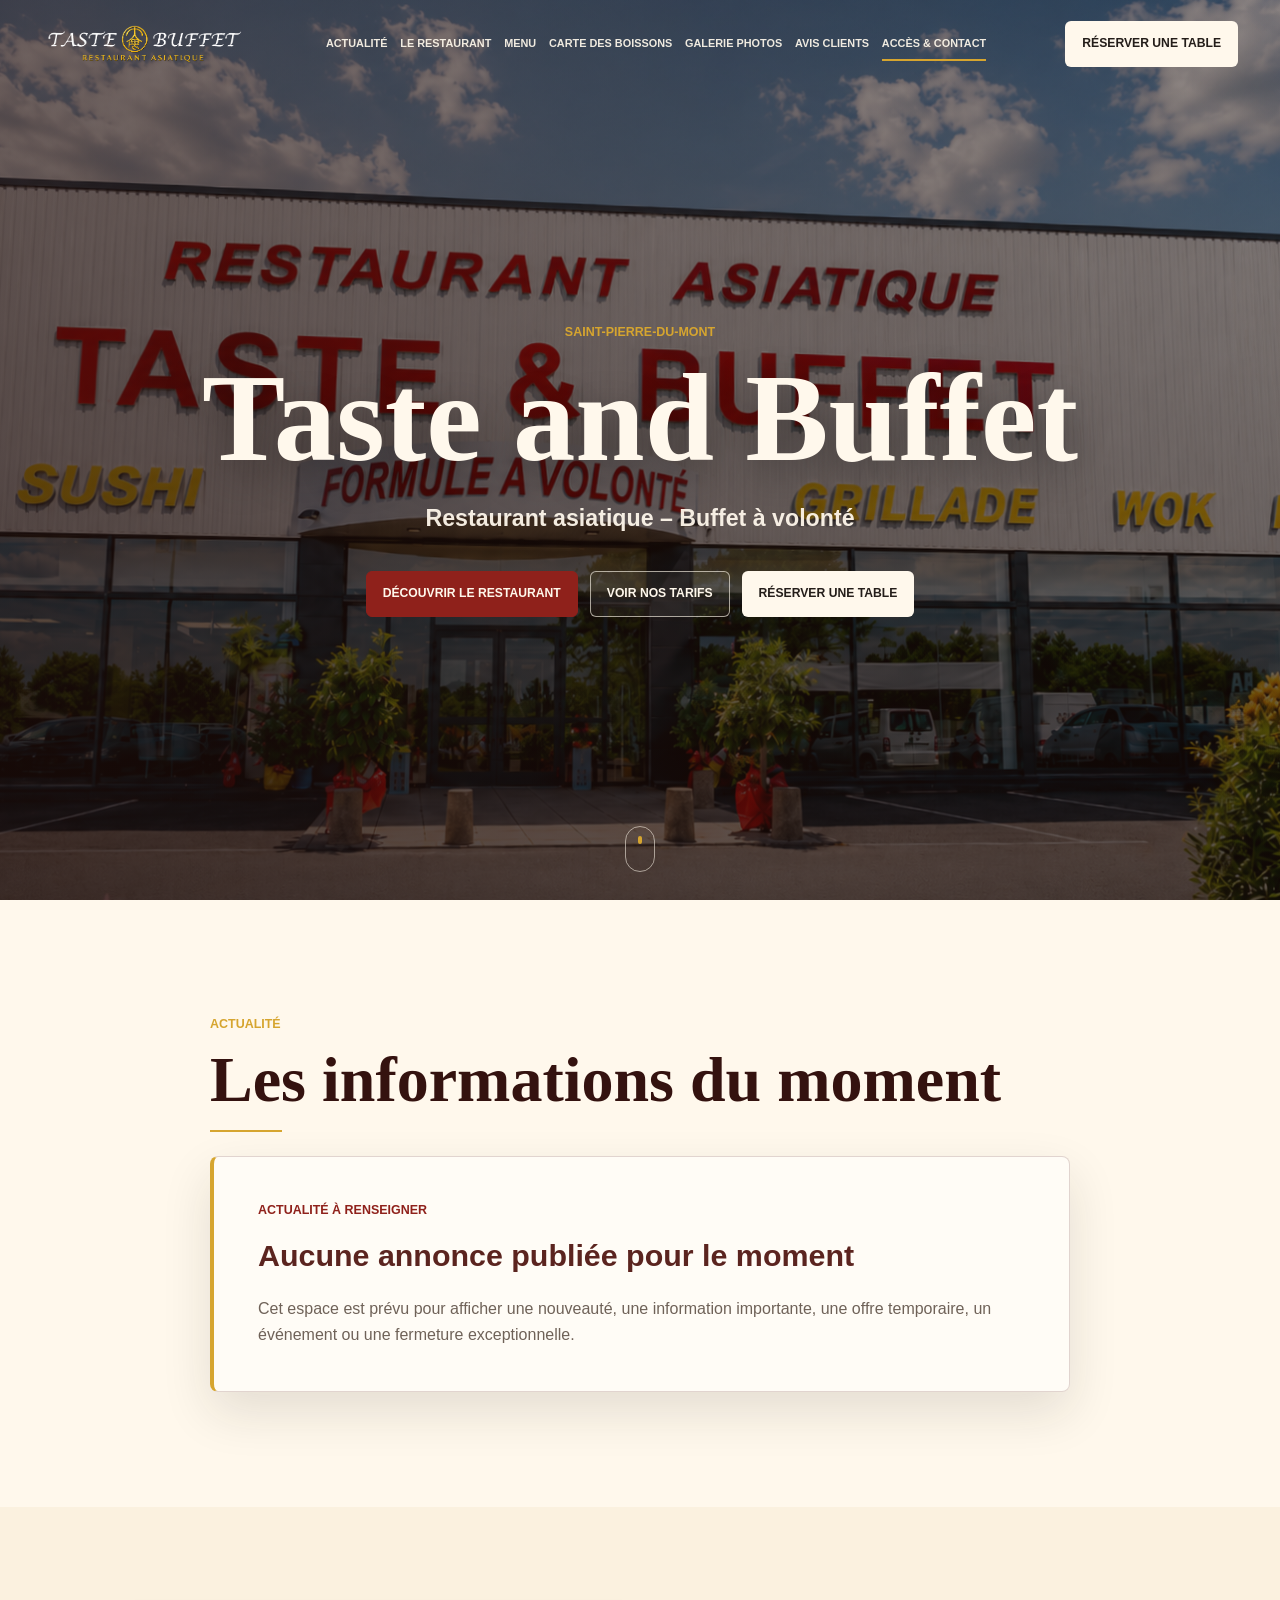
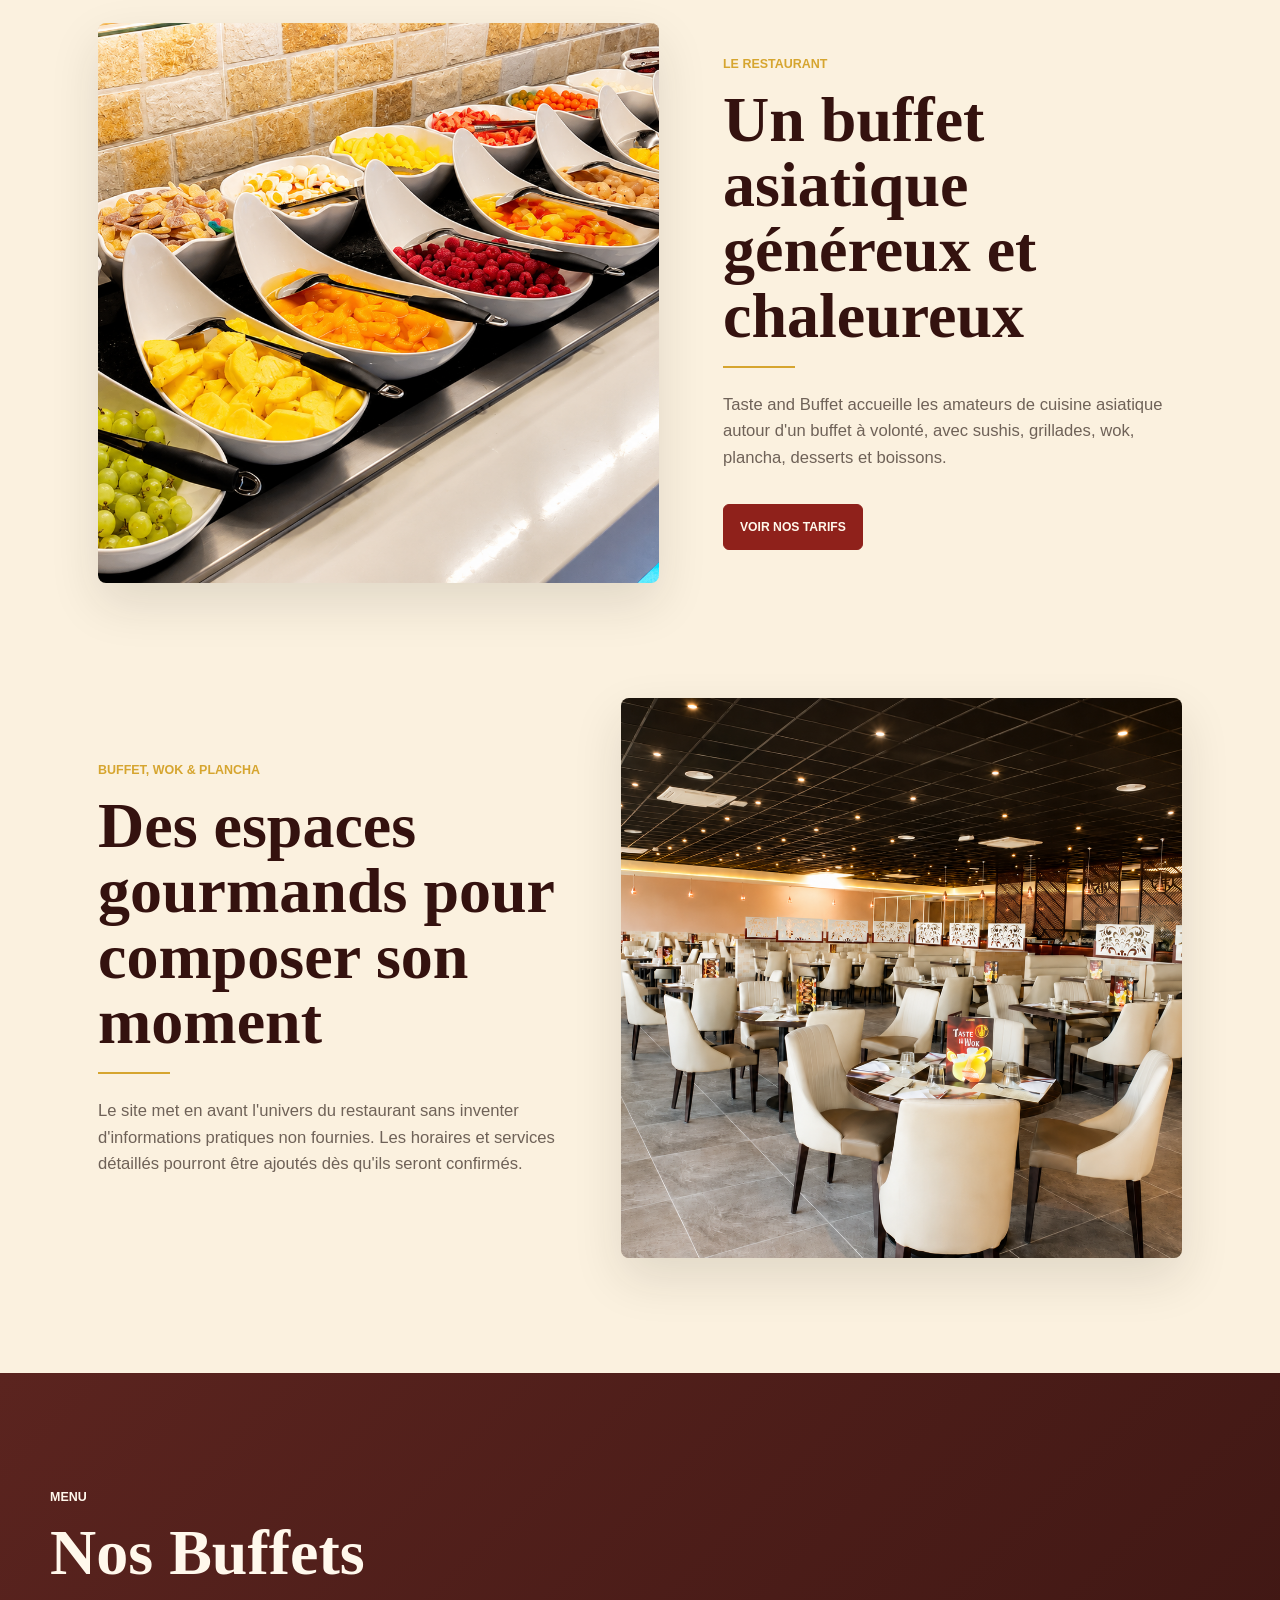
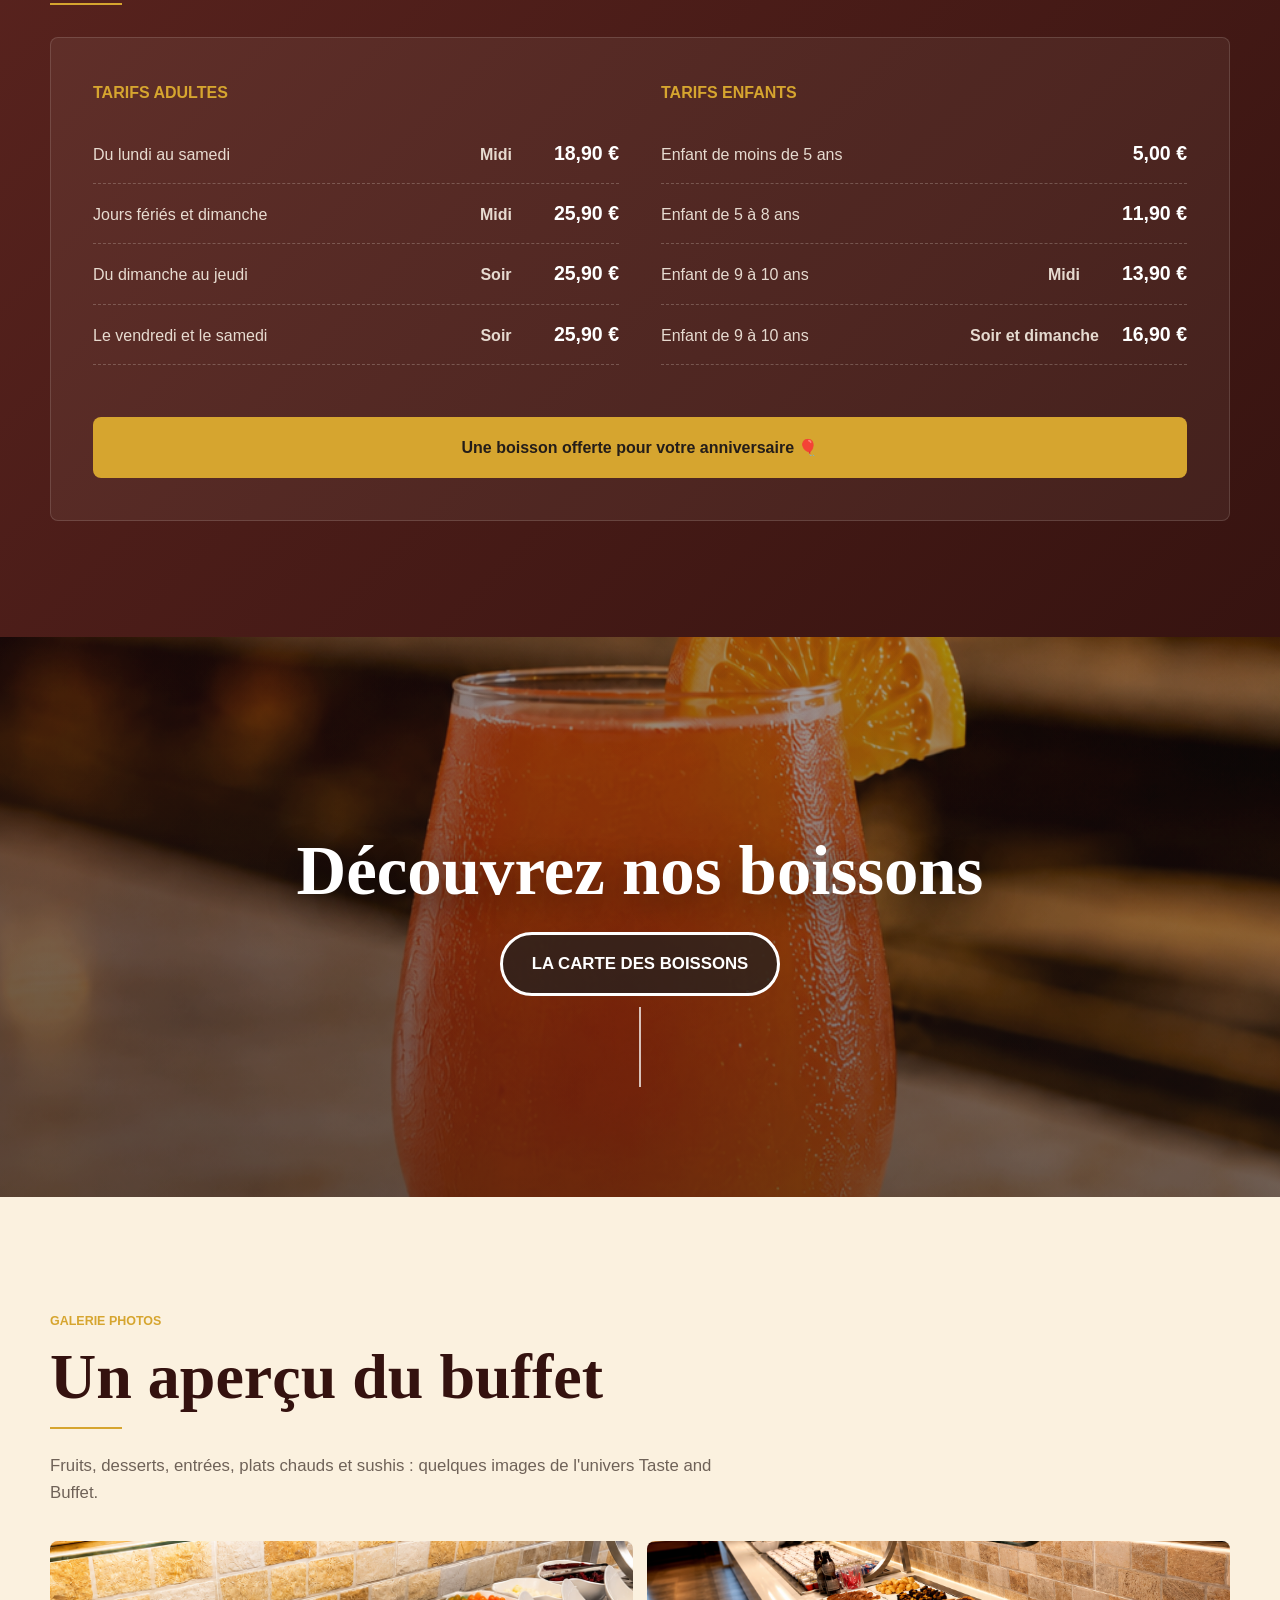
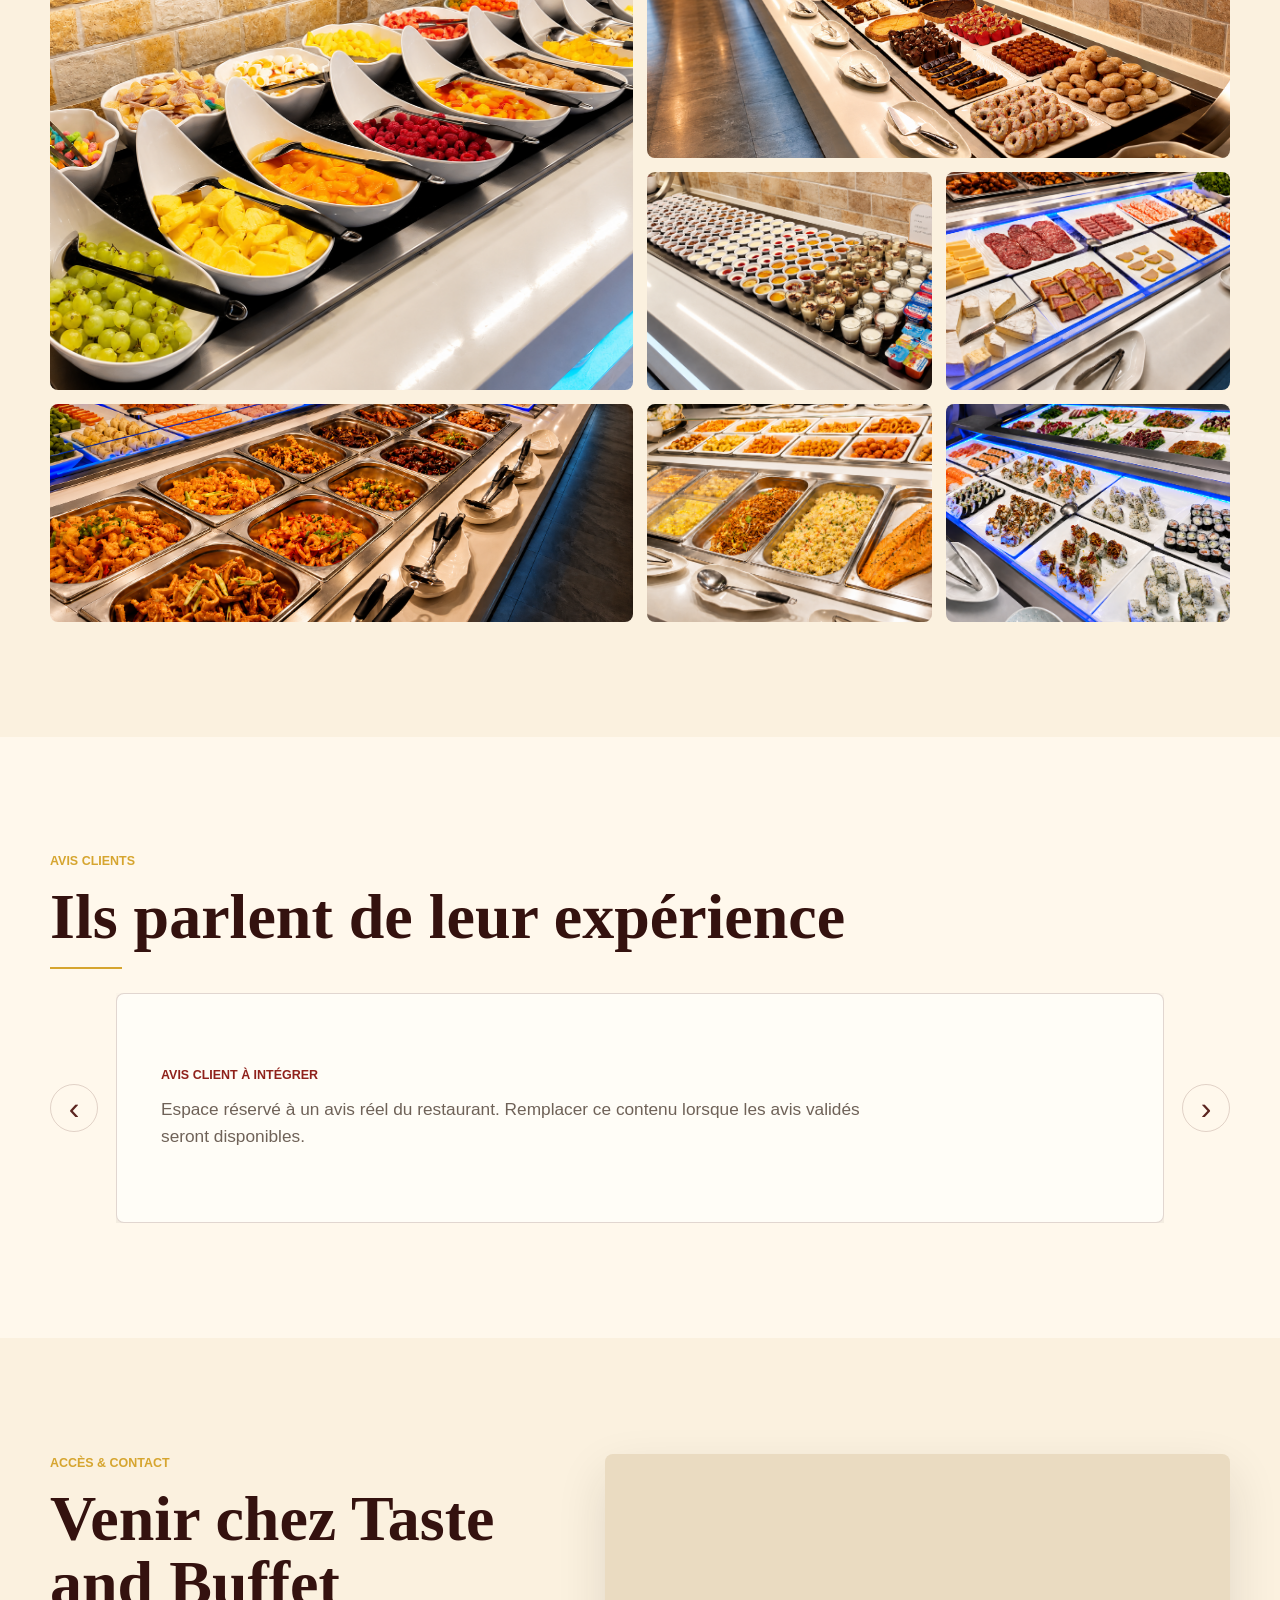
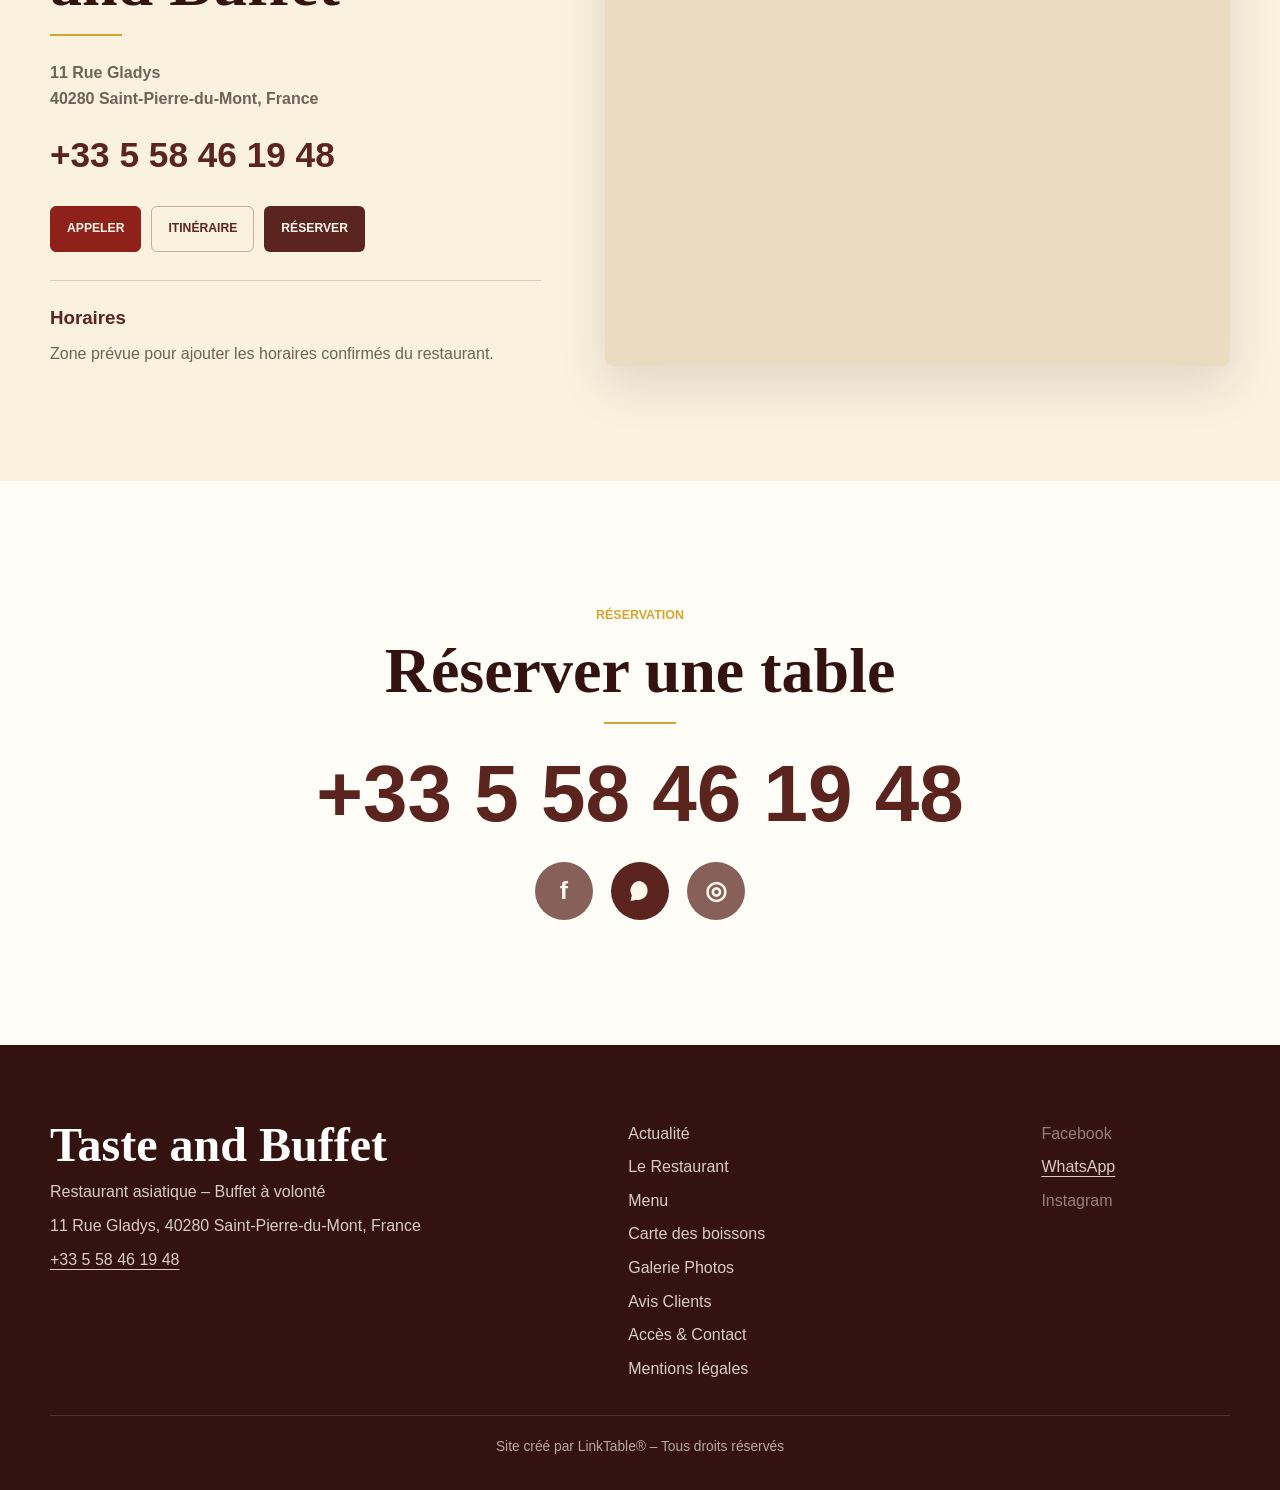
==== index.html @ 7be764df "Mise à jour du site" ====
<!doctype html>
<html lang="fr">
  <head>
    <meta charset="UTF-8" />
    <meta name="viewport" content="width=device-width, initial-scale=1.0" />
    <meta
      name="description"
      content="Taste and Buffet, restaurant asiatique avec buffet &agrave; volont&eacute;, sushis, grillades, wok, plancha, boissons et cocktails &agrave; Saint-Pierre-du-Mont."
    />
    <title>Taste and Buffet | Restaurant asiatique - Buffet &agrave; volont&eacute;</title>
    <link rel="icon" href="data:," />
    <link rel="stylesheet" href="style.css" />
  </head>
  <body>
    <header class="site-header" data-site-header>
      <a class="skip-link" href="#contenu">Aller au contenu</a>
      <div class="header-inner">
        <a class="brand" href="#accueil" aria-label="Taste and Buffet - Accueil">
          <img
            src="images/logo-taste-buffet-header-blanc.png"
            alt="Taste and Buffet"
            width="2172"
            height="724"
          />
        </a>

        <nav class="desktop-nav" aria-label="Navigation principale">
          <a href="#actualite">Actualit&eacute;</a>
          <a href="#restaurant">Le Restaurant</a>
          <a href="#menu">Menu</a>
          <a href="#carte-boissons">Carte des boissons</a>
          <a href="#galerie">Galerie Photos</a>
          <a href="#avis">Avis Clients</a>
          <a href="#contact">Acc&egrave;s &amp; Contact</a>
        </nav>

        <a class="header-reserve" href="#reservation">R&eacute;server une table</a>

        <button
          class="menu-toggle"
          type="button"
          aria-label="Ouvrir le menu"
          aria-expanded="false"
          aria-controls="mobileMenu"
          data-menu-toggle
        >
          <span></span>
          <span></span>
          <span></span>
        </button>
      </div>

      <div class="mobile-menu" id="mobileMenu" aria-hidden="true" inert data-mobile-menu>
        <nav aria-label="Navigation mobile">
          <a href="#actualite">Actualit&eacute;</a>
          <a href="#restaurant">Le Restaurant</a>
          <a href="#menu">Menu</a>
          <a href="#carte-boissons">Carte des boissons</a>
          <a href="#galerie">Galerie Photos</a>
          <a href="#avis">Avis Clients</a>
          <a href="#contact">Acc&egrave;s &amp; Contact</a>
          <a class="mobile-reserve" href="#reservation">R&eacute;server une table</a>
        </nav>
      </div>
    </header>

    <main id="contenu">
      <section class="hero" id="accueil" aria-label="Accueil">
        <img
          class="hero-image"
          src="images/devanture ok 2.png"
          alt="Devanture du restaurant Taste and Buffet"
          width="1609"
          height="905"
          fetchpriority="high"
        />
        <div class="hero-overlay"></div>
        <div class="hero-content reveal">
          <p class="section-kicker">Saint-Pierre-du-Mont</p>
          <h1>Taste and Buffet</h1>
          <p>Restaurant asiatique &ndash; Buffet &agrave; volont&eacute;</p>
          <div class="hero-actions">
            <a class="button button-primary" href="#restaurant">D&eacute;couvrir le restaurant</a>
            <a class="button button-ghost" href="#menu">Voir nos tarifs</a>
            <a class="button button-light" href="#reservation">R&eacute;server une table</a>
          </div>
        </div>
        <a class="scroll-cue" href="#actualite" aria-label="Descendre dans la page">
          <span></span>
        </a>
      </section>

      <section class="section section-news" id="actualite">
        <div class="section-inner narrow reveal">
          <p class="section-kicker">Actualit&eacute;</p>
          <h2>Les informations du moment</h2>
          <div class="title-line"></div>
          <article class="news-panel">
            <p class="news-label">Actualit&eacute; &agrave; renseigner</p>
            <h3>Aucune annonce publi&eacute;e pour le moment</h3>
            <p>
              Cet espace est pr&eacute;vu pour afficher une nouveaut&eacute;, une information importante,
              une offre temporaire, un &eacute;v&eacute;nement ou une fermeture exceptionnelle.
            </p>
          </article>
        </div>
      </section>

      <section class="section section-restaurant" id="restaurant">
        <div class="split-section reveal">
          <div class="split-media image-zoom">
            <img
              src="images/fruit ok.png"
              alt="Buffet de fruits et confiseries"
              width="1672"
              height="941"
              loading="lazy"
              decoding="async"
            />
          </div>
          <div class="split-copy">
            <p class="section-kicker">Le Restaurant</p>
            <h2>Un buffet asiatique g&eacute;n&eacute;reux et chaleureux</h2>
            <div class="title-line"></div>
            <p>
              Taste and Buffet accueille les amateurs de cuisine asiatique autour d'un buffet
              &agrave; volont&eacute;, avec sushis, grillades, wok, plancha, desserts et boissons.
            </p>
            <a class="button button-primary" href="#menu">Voir nos tarifs</a>
          </div>
        </div>

        <div class="split-section split-section-reverse reveal">
          <div class="split-media image-zoom">
            <img
              src="images/salle principale ok 2.png"
              alt="Salle principale du restaurant Taste and Buffet"
              width="1448"
              height="1086"
              loading="lazy"
              decoding="async"
            />
          </div>
          <div class="split-copy">
            <p class="section-kicker">Buffet, wok &amp; plancha</p>
            <h2>Des espaces gourmands pour composer son moment</h2>
            <div class="title-line"></div>
            <p>
              Le site met en avant l'univers du restaurant sans inventer d'informations
              pratiques non fournies. Les horaires et services d&eacute;taill&eacute;s pourront &ecirc;tre
              ajout&eacute;s d&egrave;s qu'ils seront confirm&eacute;s.
            </p>
          </div>
        </div>
      </section>

      <section class="section section-menu" id="menu">
        <div class="section-inner reveal">
          <p class="section-kicker">Menu</p>
          <h2>Nos Buffets</h2>
          <div class="title-line"></div>
          <div class="pricing-board">
            <div class="pricing-column">
              <h3>Tarifs adultes</h3>
              <div class="price-row">
                <span>Du lundi au samedi</span>
                <span>Midi</span>
                <strong>18,90 &euro;</strong>
              </div>
              <div class="price-row">
                <span>Jours f&eacute;ri&eacute;s et dimanche</span>
                <span>Midi</span>
                <strong>25,90 &euro;</strong>
              </div>
              <div class="price-row">
                <span>Du dimanche au jeudi</span>
                <span>Soir</span>
                <strong>25,90 &euro;</strong>
              </div>
              <div class="price-row">
                <span>Le vendredi et le samedi</span>
                <span>Soir</span>
                <strong>25,90 &euro;</strong>
              </div>
            </div>

            <div class="pricing-column">
              <h3>Tarifs enfants</h3>
              <div class="price-row price-row-simple">
                <span>Enfant de moins de 5 ans</span>
                <strong>5,00 &euro;</strong>
              </div>
              <div class="price-row price-row-simple">
                <span>Enfant de 5 &agrave; 8 ans</span>
                <strong>11,90 &euro;</strong>
              </div>
              <div class="price-row">
                <span>Enfant de 9 &agrave; 10 ans</span>
                <span>Midi</span>
                <strong>13,90 &euro;</strong>
              </div>
              <div class="price-row">
                <span>Enfant de 9 &agrave; 10 ans</span>
                <span>Soir et dimanche</span>
                <strong>16,90 &euro;</strong>
              </div>
            </div>

            <p class="birthday-note">Une boisson offerte pour votre anniversaire &#127880;</p>
          </div>
        </div>
      </section>

      <section class="drinks-showcase" id="carte-boissons" aria-label="Carte des boissons">
        <div class="drinks-showcase-content">
          <p>D&eacute;couvrez nos boissons</p>
          <a class="drinks-showcase-button" href="carte-des-boissons.html">La carte des boissons</a>
        </div>
      </section>

      <section class="section section-gallery" id="galerie">
        <div class="section-inner reveal">
          <p class="section-kicker">Galerie Photos</p>
          <h2>Un aper&ccedil;u du buffet</h2>
          <div class="title-line"></div>
          <p class="section-intro">
            Fruits, desserts, entr&eacute;es, plats chauds et sushis : quelques images de l'univers
            Taste and Buffet.
          </p>

          <div class="gallery-grid" data-gallery>
            <button class="gallery-item gallery-large" type="button" data-gallery-index="0">
              <img src="images/fruit ok.png" alt="Buffet de fruits et confiseries" width="1672" height="941" loading="lazy" decoding="async" />
            </button>
            <button class="gallery-item gallery-wide" type="button" data-gallery-index="1">
              <img src="images/dessert ok.png" alt="Buffet de desserts et p&acirc;tisseries" width="1672" height="941" loading="lazy" decoding="async" />
            </button>
            <button class="gallery-item" type="button" data-gallery-index="2">
              <img src="images/dessert maison ok.png" alt="Desserts individuels" width="1672" height="941" loading="lazy" decoding="async" />
            </button>
            <button class="gallery-item" type="button" data-gallery-index="3">
              <img src="images/charcuterie ok.png" alt="Charcuteries, fromages et entr&eacute;es" width="1672" height="941" loading="lazy" decoding="async" />
            </button>
            <button class="gallery-item gallery-wide" type="button" data-gallery-index="4">
              <img src="images/plat buffet chaud ok.png" alt="Plats chauds du buffet" width="1672" height="941" loading="lazy" decoding="async" />
            </button>
            <button class="gallery-item" type="button" data-gallery-index="5">
              <img src="images/Buffet chaud.png" alt="Buffet chaud" width="1672" height="941" loading="lazy" decoding="async" />
            </button>
            <button class="gallery-item gallery-small" type="button" data-gallery-index="6">
              <img src="images/sushi ok.png" alt="S&eacute;lection de sushis" width="1448" height="1086" loading="lazy" decoding="async" />
            </button>
          </div>
        </div>
      </section>

      <section class="section section-reviews" id="avis">
        <div class="section-inner reveal">
          <p class="section-kicker">Avis Clients</p>
          <h2>Ils parlent de leur exp&eacute;rience</h2>
          <div class="title-line"></div>

          <div class="reviews-shell" data-reviews>
            <button class="round-control" type="button" aria-label="Avis pr&eacute;c&eacute;dent" data-review-prev>&lsaquo;</button>
            <div class="reviews-viewport" tabindex="0">
              <article class="review-card is-active">
                <p class="review-status">Avis client &agrave; int&eacute;grer</p>
                <p>
                  Espace r&eacute;serv&eacute; &agrave; un avis r&eacute;el du restaurant. Remplacer ce contenu lorsque
                  les avis valid&eacute;s seront disponibles.
                </p>
              </article>
              <article class="review-card">
                <p class="review-status">Avis client &agrave; int&eacute;grer</p>
                <p>
                  Cette carte garde la mise en page du carrousel sans afficher de faux avis
                  comme s'ils &eacute;taient authentiques.
                </p>
              </article>
              <article class="review-card">
                <p class="review-status">Avis client &agrave; int&eacute;grer</p>
                <p>
                  Les prochains retours clients pourront &ecirc;tre ajout&eacute;s ici avec leur source
                  ou leur note si elle est fournie.
                </p>
              </article>
            </div>
            <button class="round-control" type="button" aria-label="Avis suivant" data-review-next>&rsaquo;</button>
          </div>
        </div>
      </section>

      <section class="section section-contact" id="contact">
        <div class="section-inner contact-layout reveal">
          <div class="contact-copy">
            <p class="section-kicker">Acc&egrave;s &amp; Contact</p>
            <h2>Venir chez Taste and Buffet</h2>
            <div class="title-line"></div>
            <address>
              11 Rue Gladys<br />
              40280 Saint-Pierre-du-Mont, France
            </address>
            <a class="phone-link" href="tel:+33558461948">+33 5 58 46 19 48</a>
            <div class="contact-actions">
              <a class="button button-primary" href="tel:+33558461948">Appeler</a>
              <a
                class="button button-ghost-dark"
                href="https://www.google.com/maps/search/?api=1&query=11%20Rue%20Gladys%2C%2040280%20Saint-Pierre-du-Mont%2C%20France"
                target="_blank"
                rel="noopener noreferrer"
              >
                Itin&eacute;raire
              </a>
              <a class="button button-light-dark" href="#reservation">R&eacute;server</a>
            </div>
            <div class="hours-placeholder">
              <h3>Horaires</h3>
              <p>Zone pr&eacute;vue pour ajouter les horaires confirm&eacute;s du restaurant.</p>
            </div>
          </div>
          <div class="map-panel">
            <iframe
              title="Carte Google Maps - Taste and Buffet"
              src="https://www.google.com/maps?q=11%20Rue%20Gladys%2C%2040280%20Saint-Pierre-du-Mont%2C%20France&output=embed"
              loading="lazy"
              referrerpolicy="no-referrer-when-downgrade"
            ></iframe>
          </div>
        </div>
      </section>

      <section class="reservation-block reveal" id="reservation">
        <p class="section-kicker">R&eacute;servation</p>
        <h2>R&eacute;server une table</h2>
        <div class="title-line"></div>
        <a class="reservation-phone" href="tel:+33558461948">+33 5 58 46 19 48</a>
        <div class="social-row" aria-label="R&eacute;seaux sociaux">
          <!-- TODO: remplacer par le lien Facebook officiel du restaurant lorsqu'il sera fourni. -->
          <span class="social-button is-disabled" role="link" aria-disabled="true" aria-label="Facebook - lien &agrave; renseigner">
            <span aria-hidden="true">f</span>
          </span>
          <a
            class="social-button"
            href="https://wa.me/33651863698?text=Bonjour%2C%20je%20souhaite%20obtenir%20des%20informations%20concernant%20Taste%20and%20Buffet."
            target="_blank"
            rel="noopener noreferrer"
            aria-label="WhatsApp Taste and Buffet"
          >
            <svg viewBox="0 0 24 24" aria-hidden="true" focusable="false">
              <path d="M12 3.5a8.1 8.1 0 0 0-7 12.2L4 20.5l4.9-1a8.1 8.1 0 1 0 3.1-16z" />
              <path d="M9.2 8.1c.2-.4.4-.4.7-.4h.5c.2 0 .4.1.5.4l.7 1.6c.1.2.1.4 0 .6l-.4.5c-.1.2-.2.3 0 .6.4.7 1 1.4 1.7 1.8.3.2.5.2.7 0l.6-.7c.1-.2.4-.2.6-.1l1.6.8c.3.1.4.3.4.5 0 .8-.7 1.7-1.4 1.8-1.1.2-3-.4-4.5-1.8-1.4-1.4-2.3-3.2-2.2-4.4 0-.3.2-.6.3-.8z" />
            </svg>
          </a>
          <!-- TODO: remplacer par le lien Instagram officiel du restaurant lorsqu'il sera fourni. -->
          <span class="social-button is-disabled" role="link" aria-disabled="true" aria-label="Instagram - lien &agrave; renseigner">
            <span aria-hidden="true">◎</span>
          </span>
        </div>
      </section>
    </main>

    <footer class="site-footer">
      <div class="footer-inner">
        <div>
          <h2>Taste and Buffet</h2>
          <p>Restaurant asiatique &ndash; Buffet &agrave; volont&eacute;</p>
          <p>11 Rue Gladys, 40280 Saint-Pierre-du-Mont, France</p>
          <a href="tel:+33558461948">+33 5 58 46 19 48</a>
        </div>
        <nav aria-label="Navigation du footer">
          <a href="#actualite">Actualit&eacute;</a>
          <a href="#restaurant">Le Restaurant</a>
          <a href="#menu">Menu</a>
          <a href="#carte-boissons">Carte des boissons</a>
          <a href="#galerie">Galerie Photos</a>
          <a href="#avis">Avis Clients</a>
          <a href="#contact">Acc&egrave;s &amp; Contact</a>
          <a href="mentions-legales.html">Mentions l&eacute;gales</a>
        </nav>
        <div class="footer-socials">
          <span aria-disabled="true">Facebook</span>
          <a
            href="https://wa.me/33651863698?text=Bonjour%2C%20je%20souhaite%20obtenir%20des%20informations%20concernant%20Taste%20and%20Buffet."
            target="_blank"
            rel="noopener noreferrer"
          >
            WhatsApp
          </a>
          <span aria-disabled="true">Instagram</span>
        </div>
      </div>
      <p class="linktable-credit">Site cr&eacute;&eacute; par LinkTable&reg; &ndash; Tous droits r&eacute;serv&eacute;s</p>
    </footer>

    <div class="mobile-action-bar" aria-label="Actions rapides">
      <a href="tel:+33558461948">Appeler</a>
      <a
        href="https://www.google.com/maps/search/?api=1&query=11%20Rue%20Gladys%2C%2040280%20Saint-Pierre-du-Mont%2C%20France"
        target="_blank"
        rel="noopener noreferrer"
      >
        Itin&eacute;raire
      </a>
      <a href="#reservation">R&eacute;server</a>
    </div>

    <div class="lightbox" aria-hidden="true" inert role="dialog" aria-modal="true" aria-label="Galerie photos" data-lightbox>
      <button class="lightbox-close" type="button" aria-label="Fermer la galerie" data-lightbox-close>&times;</button>
      <button class="lightbox-control lightbox-prev" type="button" aria-label="Photo pr&eacute;c&eacute;dente" data-lightbox-prev>&lsaquo;</button>
      <figure>
        <img src="images/fruit ok.png" alt="" data-lightbox-image />
        <figcaption data-lightbox-caption></figcaption>
      </figure>
      <button class="lightbox-control lightbox-next" type="button" aria-label="Photo suivante" data-lightbox-next>&rsaquo;</button>
    </div>

    <script src="home.js"></script>
  </body>
</html>
---- style.css ----
:root {
  --red: #8f211b;
  --bordeaux: #5b241f;
  --bordeaux-deep: #34120f;
  --gold: #d6a52f;
  --cream: #fff8ec;
  --paper: #fbf1df;
  --sand: #eadbc1;
  --ink: #241d19;
  --muted: #6f6258;
  --anthracite: #202020;
  --line: rgba(91, 36, 31, 0.18);
  --soft-shadow: 0 20px 50px rgba(36, 29, 25, 0.12);
  --header-height: 82px;
}

* {
  box-sizing: border-box;
}

html {
  scroll-behavior: smooth;
  scroll-padding-top: var(--header-height);
}

body {
  margin: 0;
  overflow-x: hidden;
  background: var(--cream);
  color: var(--ink);
  font-family: Arial, Helvetica, sans-serif;
  line-height: 1.6;
}

body.menu-open {
  overflow: hidden;
}

img {
  display: block;
  max-width: 100%;
}

a {
  color: inherit;
}

button,
a {
  -webkit-tap-highlight-color: transparent;
}

button {
  font: inherit;
}

:focus-visible {
  outline: 2px solid var(--gold);
  outline-offset: 4px;
}

.skip-link {
  position: fixed;
  top: 12px;
  left: 12px;
  z-index: 2000;
  transform: translateY(-160%);
  padding: 10px 14px;
  color: var(--ink);
  background: var(--cream);
  text-decoration: none;
  font-weight: 800;
}

.skip-link:focus {
  transform: translateY(0);
}

.site-header {
  position: fixed;
  inset: 0 0 auto;
  z-index: 1000;
  color: var(--cream);
  transition:
    background 280ms ease,
    box-shadow 280ms ease,
    transform 280ms ease;
}

.site-header.is-scrolled,
.site-header.menu-is-open {
  background: rgba(91, 36, 31, 0.97);
  box-shadow: 0 14px 38px rgba(14, 8, 7, 0.22);
  backdrop-filter: blur(12px);
}

.header-inner {
  width: min(1360px, 100%);
  min-height: var(--header-height);
  margin: 0 auto;
  padding: 10px clamp(16px, 4vw, 42px);
  display: grid;
  grid-template-columns: auto 1fr auto;
  align-items: center;
  gap: 22px;
}

.brand {
  display: inline-flex;
  align-items: center;
  width: clamp(160px, 16vw, 220px);
  text-decoration: none;
}

.brand img {
  width: 100%;
  height: auto;
}

.desktop-nav {
  display: flex;
  align-items: center;
  justify-content: center;
  gap: clamp(8px, 1vw, 14px);
  min-width: 0;
}

.desktop-nav a,
.mobile-menu a,
.footer-inner nav a {
  text-decoration: none;
}

.desktop-nav a {
  position: relative;
  display: inline-flex;
  align-items: center;
  min-height: 40px;
  color: rgba(255, 248, 236, 0.92);
  font-size: 0.68rem;
  font-weight: 900;
  text-transform: uppercase;
  white-space: nowrap;
}

.desktop-nav a::after {
  content: "";
  position: absolute;
  left: 0;
  right: 0;
  bottom: 3px;
  height: 2px;
  transform: scaleX(0);
  transform-origin: left;
  background: var(--gold);
  transition: transform 220ms ease;
}

.desktop-nav a:hover::after,
.desktop-nav a:focus-visible::after,
.desktop-nav a.is-active::after {
  transform: scaleX(1);
}

.header-reserve,
.button {
  display: inline-flex;
  align-items: center;
  justify-content: center;
  min-height: 46px;
  padding: 12px 16px;
  border: 1px solid transparent;
  border-radius: 6px;
  font-size: 0.76rem;
  font-weight: 900;
  text-decoration: none;
  text-transform: uppercase;
  transition:
    transform 220ms ease,
    background 220ms ease,
    color 220ms ease,
    border-color 220ms ease;
}

.header-reserve {
  color: var(--ink);
  background: var(--cream);
  white-space: nowrap;
}

.header-reserve:hover,
.button:hover {
  transform: translateY(-2px);
}

.button-primary {
  color: var(--cream);
  background: var(--red);
  border-color: var(--red);
}

.button-primary:hover {
  background: var(--bordeaux-deep);
  border-color: var(--bordeaux-deep);
}

.button-ghost {
  color: var(--cream);
  border-color: rgba(255, 248, 236, 0.62);
  background: rgba(255, 248, 236, 0.06);
}

.button-ghost:hover {
  color: var(--ink);
  background: var(--cream);
}

.button-light {
  color: var(--ink);
  background: var(--cream);
}

.button-ghost-dark {
  color: var(--bordeaux);
  border-color: rgba(91, 36, 31, 0.32);
  background: transparent;
}

.button-ghost-dark:hover,
.button-light-dark {
  color: var(--cream);
  background: var(--bordeaux);
}

.button-light-dark:hover {
  background: var(--bordeaux-deep);
}

.menu-toggle {
  display: none;
  width: 46px;
  height: 46px;
  border: 1px solid rgba(255, 248, 236, 0.28);
  border-radius: 6px;
  background: rgba(255, 248, 236, 0.08);
  color: var(--cream);
  cursor: pointer;
}

.menu-toggle span {
  display: block;
  width: 20px;
  height: 2px;
  margin: 4px auto;
  background: currentColor;
  transition:
    transform 220ms ease,
    opacity 220ms ease;
}

.menu-toggle.is-open span:nth-child(1) {
  transform: translateY(6px) rotate(45deg);
}

.menu-toggle.is-open span:nth-child(2) {
  opacity: 0;
}

.menu-toggle.is-open span:nth-child(3) {
  transform: translateY(-6px) rotate(-45deg);
}

.mobile-menu {
  position: fixed;
  inset: var(--header-height) 0 auto;
  max-height: calc(100vh - var(--header-height));
  overflow-y: auto;
  padding: 12px 18px 28px;
  transform: translateY(-12px);
  opacity: 0;
  pointer-events: none;
  background: rgba(91, 36, 31, 0.98);
  border-top: 1px solid rgba(255, 248, 236, 0.14);
  transition:
    opacity 220ms ease,
    transform 220ms ease;
}

.mobile-menu.is-open {
  transform: translateY(0);
  opacity: 1;
  pointer-events: auto;
}

.mobile-menu nav {
  width: min(520px, 100%);
  margin: 0 auto;
  display: grid;
  gap: 6px;
}

.mobile-menu a {
  min-height: 48px;
  display: flex;
  align-items: center;
  padding: 12px 4px;
  border-bottom: 1px solid rgba(255, 248, 236, 0.12);
  color: var(--cream);
  font-weight: 900;
  text-transform: uppercase;
}

.mobile-menu .mobile-reserve {
  justify-content: center;
  margin-top: 10px;
  border: 0;
  border-radius: 6px;
  color: var(--ink);
  background: var(--cream);
}

.hero {
  position: relative;
  min-height: 100vh;
  min-height: 100svh;
  display: grid;
  place-items: center;
  overflow: hidden;
  color: var(--cream);
}

.hero-image,
.hero-overlay {
  position: absolute;
  inset: 0;
  width: 100%;
  height: 100%;
}

.hero-image {
  object-fit: cover;
  object-position: center;
  animation: heroDrift 14s ease-in-out infinite alternate;
}

.hero-overlay {
  background:
    linear-gradient(180deg, rgba(23, 11, 8, 0.42), rgba(23, 11, 8, 0.66)),
    linear-gradient(90deg, rgba(52, 18, 15, 0.38), rgba(52, 18, 15, 0.05));
}

.hero-content {
  position: relative;
  z-index: 2;
  width: min(1120px, 100%);
  padding: 120px clamp(18px, 5vw, 56px) 80px;
  text-align: center;
}

.section-kicker {
  margin: 0 0 12px;
  color: var(--gold);
  font-size: 0.78rem;
  font-weight: 900;
  letter-spacing: 0;
  text-transform: uppercase;
}

.hero h1,
.section h2,
.reservation-block h2,
.footer-inner h2 {
  margin: 0;
  font-family: Georgia, "Times New Roman", serif;
  font-weight: 600;
  line-height: 1.02;
}

.hero h1 {
  max-width: 900px;
  margin: 0 auto;
  font-size: 7.8rem;
  text-shadow: 0 12px 40px rgba(0, 0, 0, 0.38);
}

.hero p:not(.section-kicker) {
  margin: 18px auto 0;
  color: rgba(255, 248, 236, 0.94);
  font-size: 1.45rem;
  font-weight: 700;
}

.hero-actions {
  margin-top: 34px;
  display: flex;
  justify-content: center;
  gap: 12px;
  flex-wrap: wrap;
}

.scroll-cue {
  position: absolute;
  z-index: 2;
  left: 50%;
  bottom: 28px;
  width: 30px;
  height: 46px;
  transform: translateX(-50%);
  border: 1px solid rgba(255, 248, 236, 0.55);
  border-radius: 999px;
}

.scroll-cue span {
  position: absolute;
  top: 9px;
  left: 50%;
  width: 4px;
  height: 8px;
  transform: translateX(-50%);
  border-radius: 999px;
  background: var(--gold);
  animation: scrollCue 1.7s ease-in-out infinite;
}

.section {
  padding: clamp(70px, 9vw, 128px) clamp(18px, 4vw, 48px);
}

.section-inner,
.split-section {
  width: min(1180px, 100%);
  margin: 0 auto;
}

.section-inner.narrow {
  width: min(860px, 100%);
}

.section h2,
.reservation-block h2 {
  color: var(--bordeaux-deep);
  font-size: 4rem;
}

.title-line {
  width: 72px;
  height: 2px;
  margin: 18px 0 24px;
  transform-origin: left;
  background: var(--gold);
}

.section-intro {
  max-width: 680px;
  margin: 0 0 34px;
  color: var(--muted);
  font-size: 1.05rem;
}

.section-news {
  background: var(--cream);
}

.news-panel {
  padding: clamp(24px, 5vw, 44px);
  border: 1px solid var(--line);
  border-left: 4px solid var(--gold);
  border-radius: 8px;
  background: rgba(255, 255, 255, 0.52);
  box-shadow: var(--soft-shadow);
}

.news-label,
.review-status {
  margin: 0 0 10px;
  color: var(--red);
  font-size: 0.78rem;
  font-weight: 900;
  text-transform: uppercase;
}

.news-panel h3 {
  margin: 0 0 10px;
  color: var(--bordeaux);
  font-size: 1.9rem;
}

.news-panel p:last-child {
  margin-bottom: 0;
  color: var(--muted);
}

.section-restaurant {
  padding-inline: 0;
  background: var(--paper);
}

.split-section {
  display: grid;
  grid-template-columns: minmax(0, 1.1fr) minmax(320px, 0.9fr);
  align-items: center;
  gap: clamp(28px, 5vw, 70px);
  padding: 0 clamp(18px, 4vw, 48px);
}

.split-section + .split-section {
  margin-top: clamp(76px, 9vw, 120px);
}

.split-section-reverse {
  grid-template-columns: minmax(320px, 0.9fr) minmax(0, 1.1fr);
}

.split-section-reverse .split-media {
  order: 2;
}

.split-media {
  min-height: clamp(330px, 45vw, 560px);
  overflow: hidden;
  border-radius: 8px;
  background: var(--sand);
  box-shadow: var(--soft-shadow);
}

.split-media img {
  width: 100%;
  height: 100%;
  min-height: inherit;
  object-fit: cover;
  transition: transform 900ms ease;
}

.image-zoom:hover img,
.gallery-item:hover img {
  transform: scale(1.035);
}

.split-copy {
  max-width: 520px;
}

.split-copy p:not(.section-kicker) {
  color: var(--muted);
  font-size: 1.04rem;
}

.split-copy .button {
  margin-top: 16px;
}

.section-menu {
  background:
    linear-gradient(135deg, rgba(91, 36, 31, 0.96), rgba(52, 18, 15, 0.94)),
    var(--bordeaux);
  color: var(--cream);
}

.section-menu h2,
.section-menu .section-kicker {
  color: var(--cream);
}

.section-menu .title-line {
  background: var(--gold);
}

.pricing-board {
  display: grid;
  grid-template-columns: repeat(2, minmax(0, 1fr));
  gap: clamp(24px, 4vw, 42px);
  margin-top: 32px;
  padding: clamp(22px, 4vw, 42px);
  border: 1px solid rgba(255, 248, 236, 0.14);
  border-radius: 8px;
  background: rgba(255, 248, 236, 0.06);
}

.pricing-column h3 {
  margin: 0 0 18px;
  color: var(--gold);
  font-size: 1rem;
  text-transform: uppercase;
}

.price-row {
  display: grid;
  grid-template-columns: minmax(0, 1fr) minmax(70px, auto) minmax(76px, auto);
  align-items: baseline;
  gap: 12px;
  padding: 14px 0;
  border-bottom: 1px dashed rgba(255, 248, 236, 0.22);
}

.price-row-simple {
  grid-template-columns: minmax(0, 1fr) minmax(76px, auto);
}

.price-row span {
  min-width: 0;
  color: rgba(255, 248, 236, 0.86);
}

.price-row span:nth-child(2) {
  text-align: center;
  font-weight: 800;
}

.price-row strong {
  color: #fff;
  font-size: 1.22rem;
  text-align: right;
  white-space: nowrap;
}

.birthday-note {
  grid-column: 1 / -1;
  margin: 10px 0 0;
  padding: 18px;
  border-radius: 8px;
  color: var(--ink);
  background: var(--gold);
  font-weight: 900;
  text-align: center;
}

.drinks-showcase {
  position: relative;
  min-height: 560px;
  display: grid;
  place-items: center;
  overflow: hidden;
  padding: clamp(72px, 10vw, 130px) clamp(18px, 4vw, 48px);
  color: var(--cream);
  background:
    linear-gradient(180deg, rgba(36, 29, 25, 0.1), rgba(36, 29, 25, 0.42)),
    linear-gradient(90deg, rgba(52, 18, 15, 0.36), rgba(52, 18, 15, 0.12)),
    url("images/golden-spritz.png") center 42% / cover;
}

.drinks-showcase::after {
  content: "";
  position: absolute;
  inset: 0;
  background: rgba(14, 8, 7, 0.18);
}

.drinks-showcase-content {
  position: relative;
  z-index: 1;
  display: grid;
  justify-items: center;
  text-align: center;
}

.drinks-showcase-content p {
  margin: 0;
  color: #fff;
  font-family: Georgia, "Times New Roman", serif;
  font-size: 4.3rem;
  font-weight: 600;
  line-height: 1;
  text-shadow: 0 10px 34px rgba(0, 0, 0, 0.4);
}

.drinks-showcase-button {
  position: relative;
  min-width: min(100%, 280px);
  min-height: 64px;
  display: inline-flex;
  align-items: center;
  justify-content: center;
  margin-top: 26px;
  padding: 16px 28px;
  border: 3px solid #fff;
  border-radius: 999px;
  color: #fff;
  background: rgba(32, 32, 32, 0.72);
  font-size: 1.05rem;
  font-weight: 900;
  text-decoration: none;
  text-transform: uppercase;
  transition:
    transform 220ms ease,
    background 220ms ease,
    color 220ms ease;
}

.drinks-showcase-button::after {
  content: "";
  position: absolute;
  top: calc(100% + 14px);
  left: 50%;
  width: 2px;
  height: 80px;
  transform: translateX(-50%);
  background: rgba(255, 255, 255, 0.72);
  pointer-events: none;
}

.drinks-showcase-button:hover,
.drinks-showcase-button:focus-visible {
  transform: translateY(-2px);
  color: var(--ink);
  background: #fff;
}

.section-gallery {
  background: var(--paper);
}

.gallery-grid {
  display: grid;
  grid-template-columns: repeat(4, minmax(0, 1fr));
  grid-auto-rows: clamp(170px, 17vw, 240px);
  gap: 14px;
}

.gallery-item {
  position: relative;
  min-width: 0;
  overflow: hidden;
  padding: 0;
  border: 0;
  border-radius: 8px;
  background: var(--sand);
  cursor: pointer;
}

.gallery-item::after {
  content: "";
  position: absolute;
  inset: 0;
  background: rgba(52, 18, 15, 0);
  transition: background 220ms ease;
}

.gallery-item:hover::after,
.gallery-item:focus-visible::after {
  background: rgba(52, 18, 15, 0.18);
}

.gallery-item img {
  width: 100%;
  height: 100%;
  object-fit: cover;
  transition: transform 720ms ease;
}

.gallery-large {
  grid-column: span 2;
  grid-row: span 2;
}

.gallery-wide {
  grid-column: span 2;
}

.gallery-small img {
  object-position: center;
}

.section-reviews {
  background: var(--cream);
}

.reviews-shell {
  display: grid;
  grid-template-columns: 48px minmax(0, 1fr) 48px;
  align-items: center;
  gap: 18px;
}

.reviews-viewport {
  min-height: 230px;
  position: relative;
  overflow: hidden;
}

.review-card {
  position: absolute;
  inset: 0;
  display: grid;
  align-content: center;
  padding: clamp(24px, 4vw, 44px);
  border: 1px solid var(--line);
  border-radius: 8px;
  background: #fffdf7;
  box-shadow: var(--soft-shadow);
  opacity: 0;
  transform: translateX(24px);
  transition:
    opacity 280ms ease,
    transform 280ms ease;
}

.review-card.is-active {
  opacity: 1;
  transform: translateX(0);
}

.review-card p:last-child {
  max-width: 720px;
  margin: 0;
  color: var(--muted);
  font-size: 1.08rem;
}

.round-control {
  width: 48px;
  height: 48px;
  border: 1px solid var(--line);
  border-radius: 50%;
  color: var(--bordeaux);
  background: transparent;
  cursor: pointer;
  font-size: 2rem;
  line-height: 1;
  transition:
    background 220ms ease,
    color 220ms ease,
    transform 220ms ease;
}

.round-control:hover {
  transform: translateY(-2px);
  color: var(--cream);
  background: var(--bordeaux);
}

.section-contact {
  background: var(--paper);
}

.contact-layout {
  display: grid;
  grid-template-columns: minmax(0, 0.88fr) minmax(0, 1.12fr);
  gap: clamp(28px, 5vw, 70px);
  align-items: stretch;
}

.contact-copy address {
  margin: 0 0 12px;
  color: var(--muted);
  font-style: normal;
  font-weight: 700;
}

.phone-link {
  display: inline-flex;
  margin: 4px 0 22px;
  color: var(--bordeaux);
  font-size: 2.2rem;
  font-weight: 900;
  text-decoration: none;
}

.contact-actions {
  display: flex;
  gap: 10px;
  flex-wrap: wrap;
}

.hours-placeholder {
  margin-top: 28px;
  padding-top: 22px;
  border-top: 1px solid var(--line);
}

.hours-placeholder h3 {
  margin: 0 0 8px;
  color: var(--bordeaux);
}

.hours-placeholder p {
  margin: 0;
  color: var(--muted);
}

.map-panel {
  min-height: 430px;
  overflow: hidden;
  border-radius: 8px;
  background: var(--sand);
  box-shadow: var(--soft-shadow);
}

.map-panel iframe {
  width: 100%;
  height: 100%;
  min-height: inherit;
  border: 0;
}

.reservation-block {
  padding: clamp(70px, 10vw, 125px) clamp(18px, 4vw, 48px);
  background: #fffdf7;
  text-align: center;
}

.reservation-block .title-line {
  margin-inline: auto;
  transform-origin: center;
}

.reservation-phone {
  display: inline-flex;
  max-width: 100%;
  margin: 6px auto 28px;
  color: var(--bordeaux);
  font-size: 5rem;
  font-weight: 900;
  line-height: 1;
  text-decoration: none;
  overflow-wrap: anywhere;
}

.social-row {
  display: flex;
  justify-content: center;
  gap: 18px;
  flex-wrap: wrap;
}

.social-button {
  width: 58px;
  height: 58px;
  display: inline-flex;
  align-items: center;
  justify-content: center;
  border: 1px solid rgba(91, 36, 31, 0.22);
  border-radius: 50%;
  color: var(--cream);
  background: var(--bordeaux);
  font-size: 1.55rem;
  font-weight: 900;
  text-decoration: none;
  transition:
    transform 220ms ease,
    background 220ms ease,
    color 220ms ease;
}

.social-button svg {
  width: 28px;
  height: 28px;
  fill: currentColor;
}

.social-button:hover {
  transform: translateY(-4px);
  color: var(--ink);
  background: var(--gold);
}

.social-button.is-disabled {
  opacity: 0.72;
  cursor: not-allowed;
}

.site-footer {
  padding: clamp(44px, 7vw, 76px) clamp(18px, 4vw, 48px) 32px;
  color: rgba(255, 248, 236, 0.82);
  background: var(--bordeaux-deep);
}

.footer-inner {
  width: min(1180px, 100%);
  margin: 0 auto;
  display: grid;
  grid-template-columns: minmax(0, 1.15fr) minmax(180px, 0.8fr) minmax(160px, 0.4fr);
  gap: 36px;
}

.footer-inner h2 {
  margin-bottom: 10px;
  color: #fff;
  font-size: 3rem;
}

.footer-inner p {
  margin: 0 0 8px;
}

.footer-inner a {
  color: inherit;
  text-underline-offset: 4px;
}

.footer-inner nav,
.footer-socials {
  display: grid;
  align-content: start;
  gap: 8px;
}

.footer-socials span {
  color: rgba(255, 248, 236, 0.48);
}

.linktable-credit {
  width: min(1180px, 100%);
  margin: 34px auto 0;
  padding-top: 20px;
  border-top: 1px solid rgba(255, 248, 236, 0.14);
  color: rgba(255, 248, 236, 0.66);
  font-size: 0.86rem;
  text-align: center;
}

.mobile-action-bar {
  position: fixed;
  left: 10px;
  right: 10px;
  bottom: 10px;
  z-index: 900;
  display: none;
  grid-template-columns: repeat(3, minmax(0, 1fr));
  overflow: hidden;
  border-radius: 8px;
  box-shadow: 0 12px 34px rgba(14, 8, 7, 0.24);
}

.mobile-action-bar a {
  min-height: 48px;
  display: flex;
  align-items: center;
  justify-content: center;
  color: var(--cream);
  background: var(--bordeaux);
  border-right: 1px solid rgba(255, 248, 236, 0.16);
  font-size: 0.78rem;
  font-weight: 900;
  text-decoration: none;
  text-transform: uppercase;
}

.mobile-action-bar a:last-child {
  border-right: 0;
  background: var(--red);
}

.lightbox {
  position: fixed;
  inset: 0;
  z-index: 1600;
  display: grid;
  grid-template-columns: 64px minmax(0, 1fr) 64px;
  align-items: center;
  gap: 12px;
  padding: 80px clamp(14px, 3vw, 34px) 34px;
  background: rgba(20, 10, 8, 0.92);
  opacity: 0;
  pointer-events: none;
  transition: opacity 220ms ease;
}

.lightbox.is-open {
  opacity: 1;
  pointer-events: auto;
}

.lightbox figure {
  margin: 0;
  min-width: 0;
}

.lightbox img {
  width: 100%;
  max-height: 78vh;
  object-fit: contain;
}

.lightbox figcaption {
  margin-top: 12px;
  color: var(--cream);
  text-align: center;
}

.lightbox-close,
.lightbox-control {
  border: 1px solid rgba(255, 248, 236, 0.25);
  color: var(--cream);
  background: rgba(255, 248, 236, 0.06);
  cursor: pointer;
}

.lightbox-close {
  position: absolute;
  top: 22px;
  right: 22px;
  width: 48px;
  height: 48px;
  border-radius: 50%;
  font-size: 2rem;
}

.lightbox-control {
  width: 56px;
  height: 56px;
  border-radius: 50%;
  font-size: 2.4rem;
  line-height: 1;
}

.lightbox-control:hover,
.lightbox-close:hover {
  color: var(--ink);
  background: var(--cream);
}

.reveal {
  opacity: 0;
  transform: translateY(24px);
  transition:
    opacity 700ms ease,
    transform 700ms ease;
}

.reveal.is-visible {
  opacity: 1;
  transform: translateY(0);
}

.reveal .title-line {
  transform: scaleX(0);
  transition: transform 700ms ease 180ms;
}

.reveal.is-visible .title-line {
  transform: scaleX(1);
}

@keyframes heroDrift {
  from {
    transform: scale(1);
  }
  to {
    transform: scale(1.045);
  }
}

@keyframes scrollCue {
  0% {
    transform: translate(-50%, 0);
    opacity: 0.4;
  }
  50% {
    opacity: 1;
  }
  100% {
    transform: translate(-50%, 15px);
    opacity: 0;
  }
}

@media (max-width: 1120px) {
  .header-inner {
    grid-template-columns: auto 1fr auto auto;
  }

  .desktop-nav {
    display: none;
  }

  .menu-toggle {
    display: block;
  }

  .header-reserve {
    justify-self: end;
  }
}

@media (max-width: 900px) {
  :root {
    --header-height: 74px;
  }

  .header-inner {
    grid-template-columns: auto 1fr auto;
    gap: 12px;
  }

  .brand {
    width: clamp(150px, 38vw, 230px);
  }

  .header-reserve {
    display: none;
  }

  .menu-toggle {
    grid-column: 3;
    justify-self: end;
  }

  .hero h1 {
    font-size: 5.4rem;
  }

  .hero p:not(.section-kicker) {
    font-size: 1.25rem;
  }

  .section h2,
  .reservation-block h2 {
    font-size: 3.1rem;
  }

  .footer-inner h2 {
    font-size: 2.5rem;
  }

  .drinks-showcase-content p {
    font-size: 3.4rem;
  }

  .phone-link {
    font-size: 1.9rem;
  }

  .reservation-phone {
    font-size: 3.6rem;
  }

  .split-section,
  .split-section-reverse,
  .contact-layout,
  .footer-inner,
  .pricing-board {
    grid-template-columns: 1fr;
  }

  .split-section-reverse .split-media {
    order: 0;
  }

  .split-copy {
    max-width: none;
  }

  .gallery-grid {
    grid-template-columns: repeat(2, minmax(0, 1fr));
    grid-auto-rows: clamp(170px, 28vw, 250px);
  }

  .gallery-large,
  .gallery-wide {
    grid-column: span 2;
  }
}

@media (max-width: 640px) {
  body {
    padding-bottom: 64px;
  }

  .mobile-action-bar {
    display: grid;
  }

  .hero-content {
    padding-top: 104px;
  }

  .hero h1 {
    font-size: 4.1rem;
  }

  .hero p:not(.section-kicker) {
    font-size: 1.1rem;
  }

  .section h2,
  .reservation-block h2 {
    font-size: 2.5rem;
  }

  .footer-inner h2 {
    font-size: 2.15rem;
  }

  .drinks-showcase {
    min-height: 620px;
    padding: 88px 18px 124px;
    background-position: center;
  }

  .drinks-showcase-content p {
    font-size: 2.7rem;
  }

  .reservation-phone {
    font-size: 2.65rem;
  }

  .hero-actions {
    align-items: stretch;
    flex-direction: column;
  }

  .hero-actions .button {
    width: 100%;
  }

  .section {
    padding-block: 64px;
  }

  .split-section {
    padding-inline: 18px;
  }

  .split-media,
  .map-panel {
    min-height: 290px;
  }

  .price-row,
  .price-row-simple {
    grid-template-columns: minmax(0, 1fr) auto;
    gap: 6px 10px;
  }

  .price-row span:nth-child(2) {
    grid-column: 1;
    text-align: left;
    font-size: 0.9rem;
  }

  .price-row strong {
    grid-row: 1 / span 2;
    grid-column: 2;
    align-self: center;
  }

  .price-row-simple strong {
    grid-row: 1;
  }

  .reviews-shell {
    grid-template-columns: 1fr 1fr;
    gap: 12px;
  }

  .reviews-viewport {
    grid-column: 1 / -1;
    min-height: 270px;
  }

  .round-control {
    justify-self: center;
    order: 2;
  }

  .gallery-grid {
    grid-template-columns: 1fr;
    grid-auto-rows: 240px;
  }

  .gallery-large,
  .gallery-wide {
    grid-column: span 1;
    grid-row: span 1;
  }

  .gallery-small {
    max-width: 360px;
    width: 100%;
    justify-self: center;
  }

  .contact-actions .button {
    flex: 1 1 100%;
  }

  .social-row {
    gap: 14px;
  }

  .lightbox {
    grid-template-columns: 1fr 1fr;
    padding-top: 86px;
  }

  .lightbox figure {
    grid-column: 1 / -1;
    order: 1;
  }

  .lightbox-prev,
  .lightbox-next {
    order: 2;
    justify-self: center;
  }
}

@media (max-width: 430px) {
  .header-inner {
    padding-inline: 16px;
  }

  .brand {
    justify-self: start;
    width: min(58vw, 210px);
  }

  .menu-toggle {
    justify-self: end;
    width: 44px;
    height: 44px;
  }

  .section h2,
  .reservation-block h2 {
    font-size: 2.15rem;
  }

  .hero h1 {
    font-size: 3.25rem;
  }

  .hero p:not(.section-kicker) {
    font-size: 1rem;
  }

  .footer-inner h2 {
    font-size: 1.95rem;
  }

  .drinks-showcase {
    min-height: 560px;
    padding: 78px 18px 110px;
  }

  .drinks-showcase-content p {
    font-size: 2.15rem;
  }

  .drinks-showcase-button {
    min-height: 56px;
    font-size: 0.88rem;
  }

  .pricing-board {
    padding: 18px;
  }

  .price-row {
    padding-block: 12px;
  }

  .price-row strong {
    font-size: 1.05rem;
  }

  .phone-link {
    font-size: 1.35rem;
  }

  .reservation-phone {
    font-size: 2.05rem;
  }

  .social-button {
    width: 54px;
    height: 54px;
  }

  .footer-inner {
    gap: 26px;
  }
}

@media (prefers-reduced-motion: reduce) {
  *,
  *::before,
  *::after {
    scroll-behavior: auto !important;
    animation-duration: 0.01ms !important;
    animation-iteration-count: 1 !important;
    transition-duration: 0.01ms !important;
  }

  .reveal {
    opacity: 1;
    transform: none;
  }

  .reveal .title-line {
    transform: scaleX(1);
  }
}
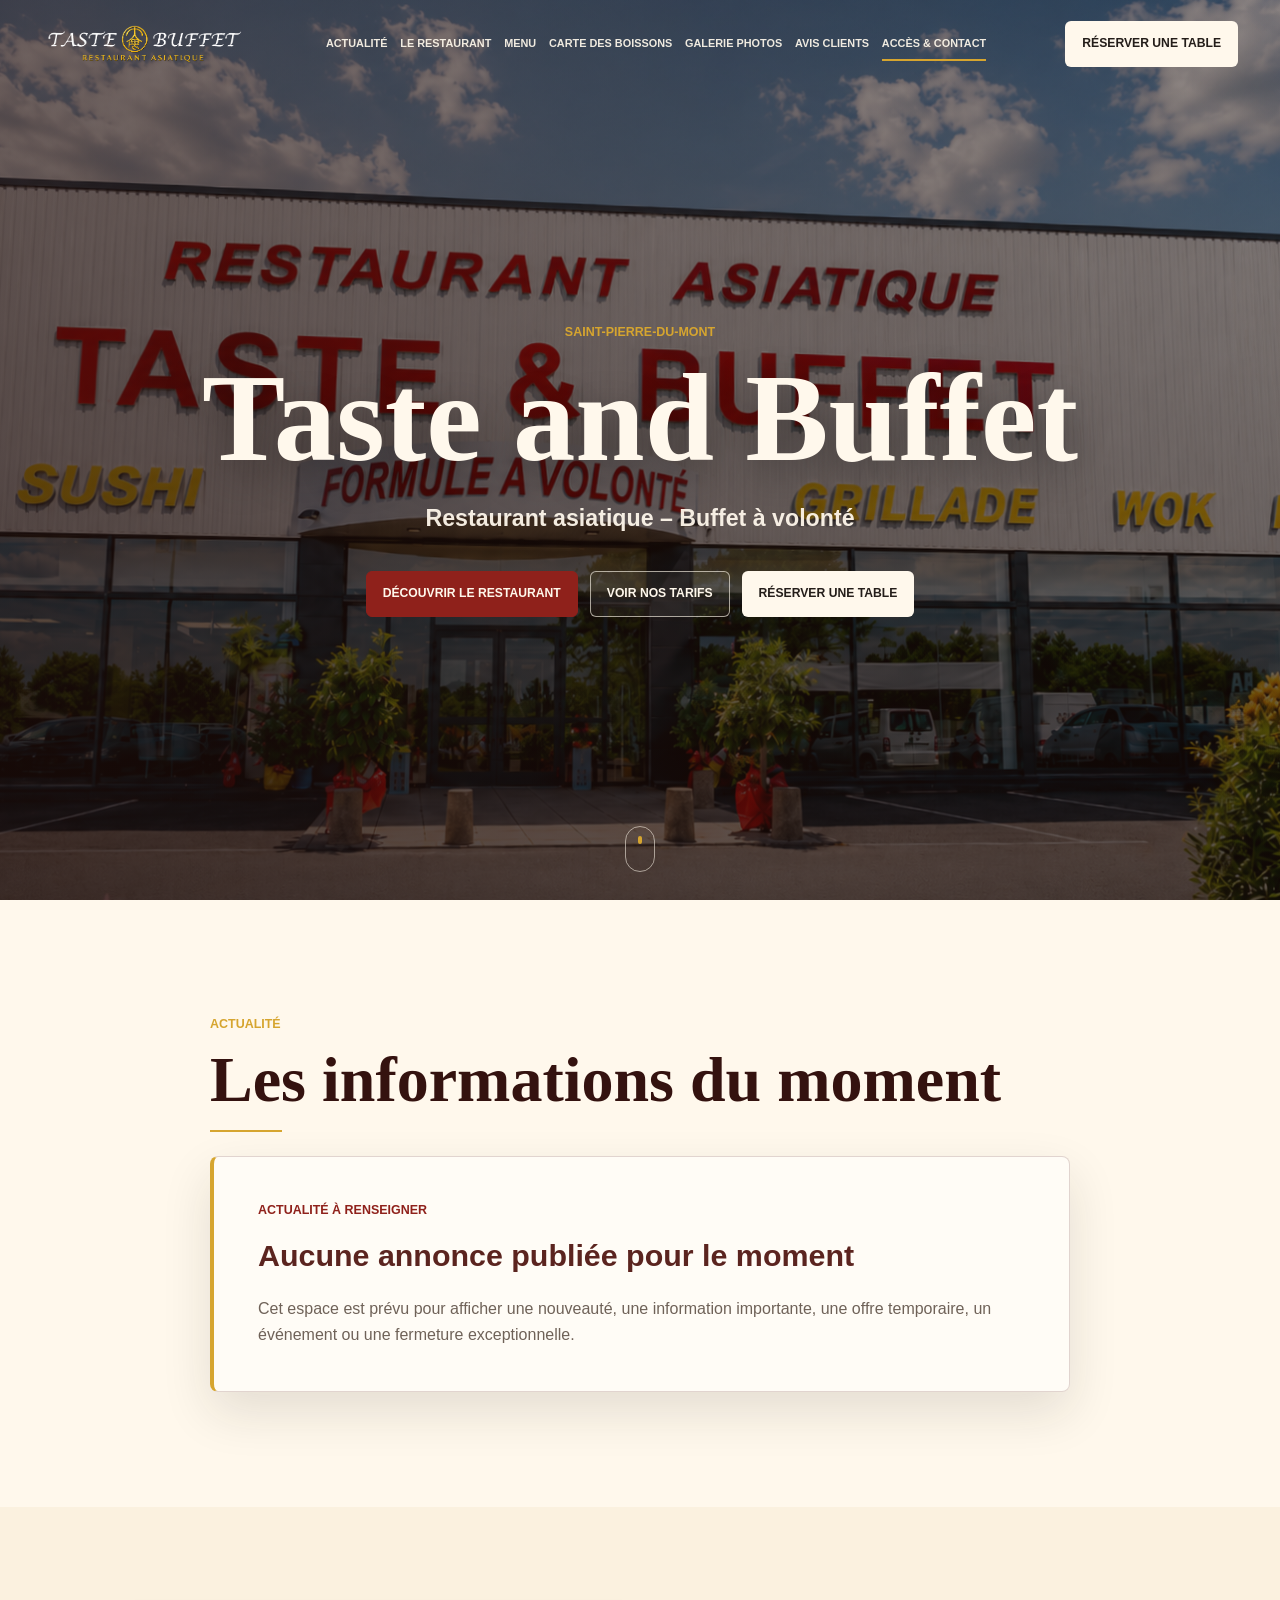
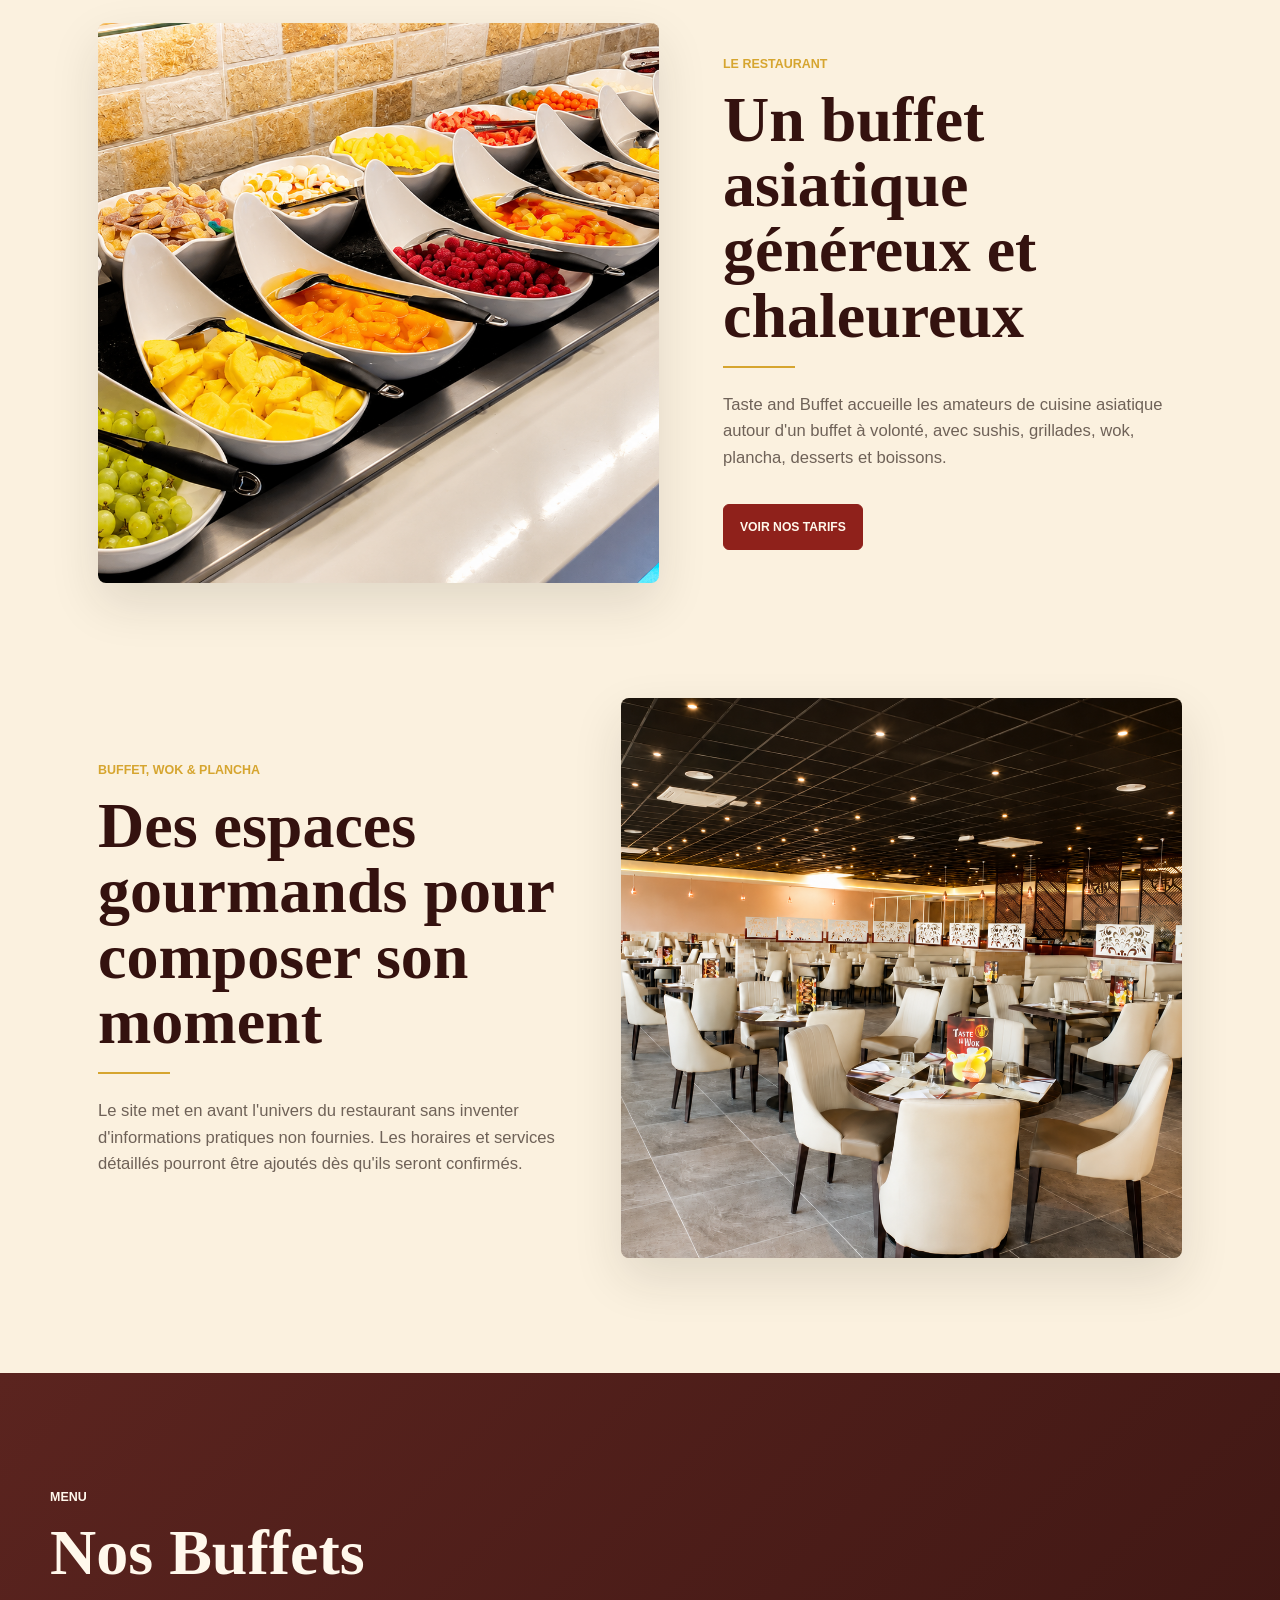
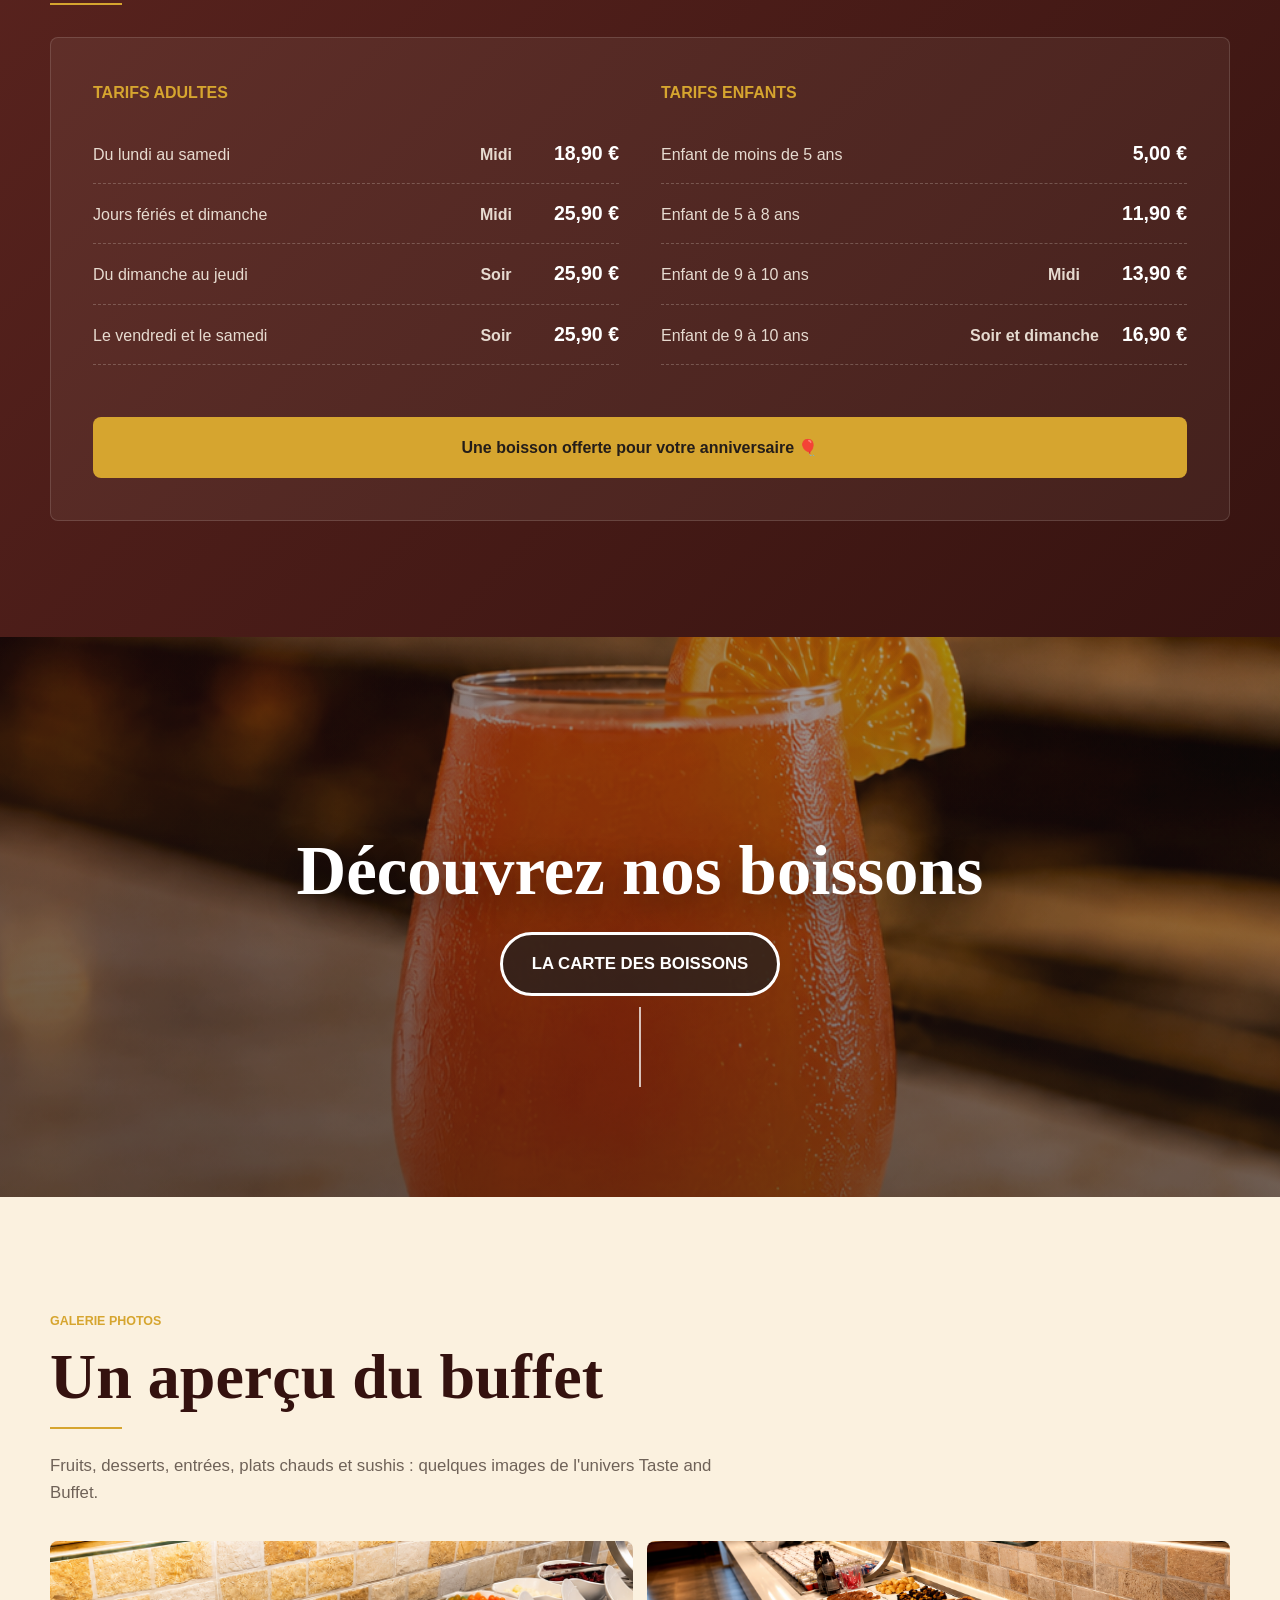
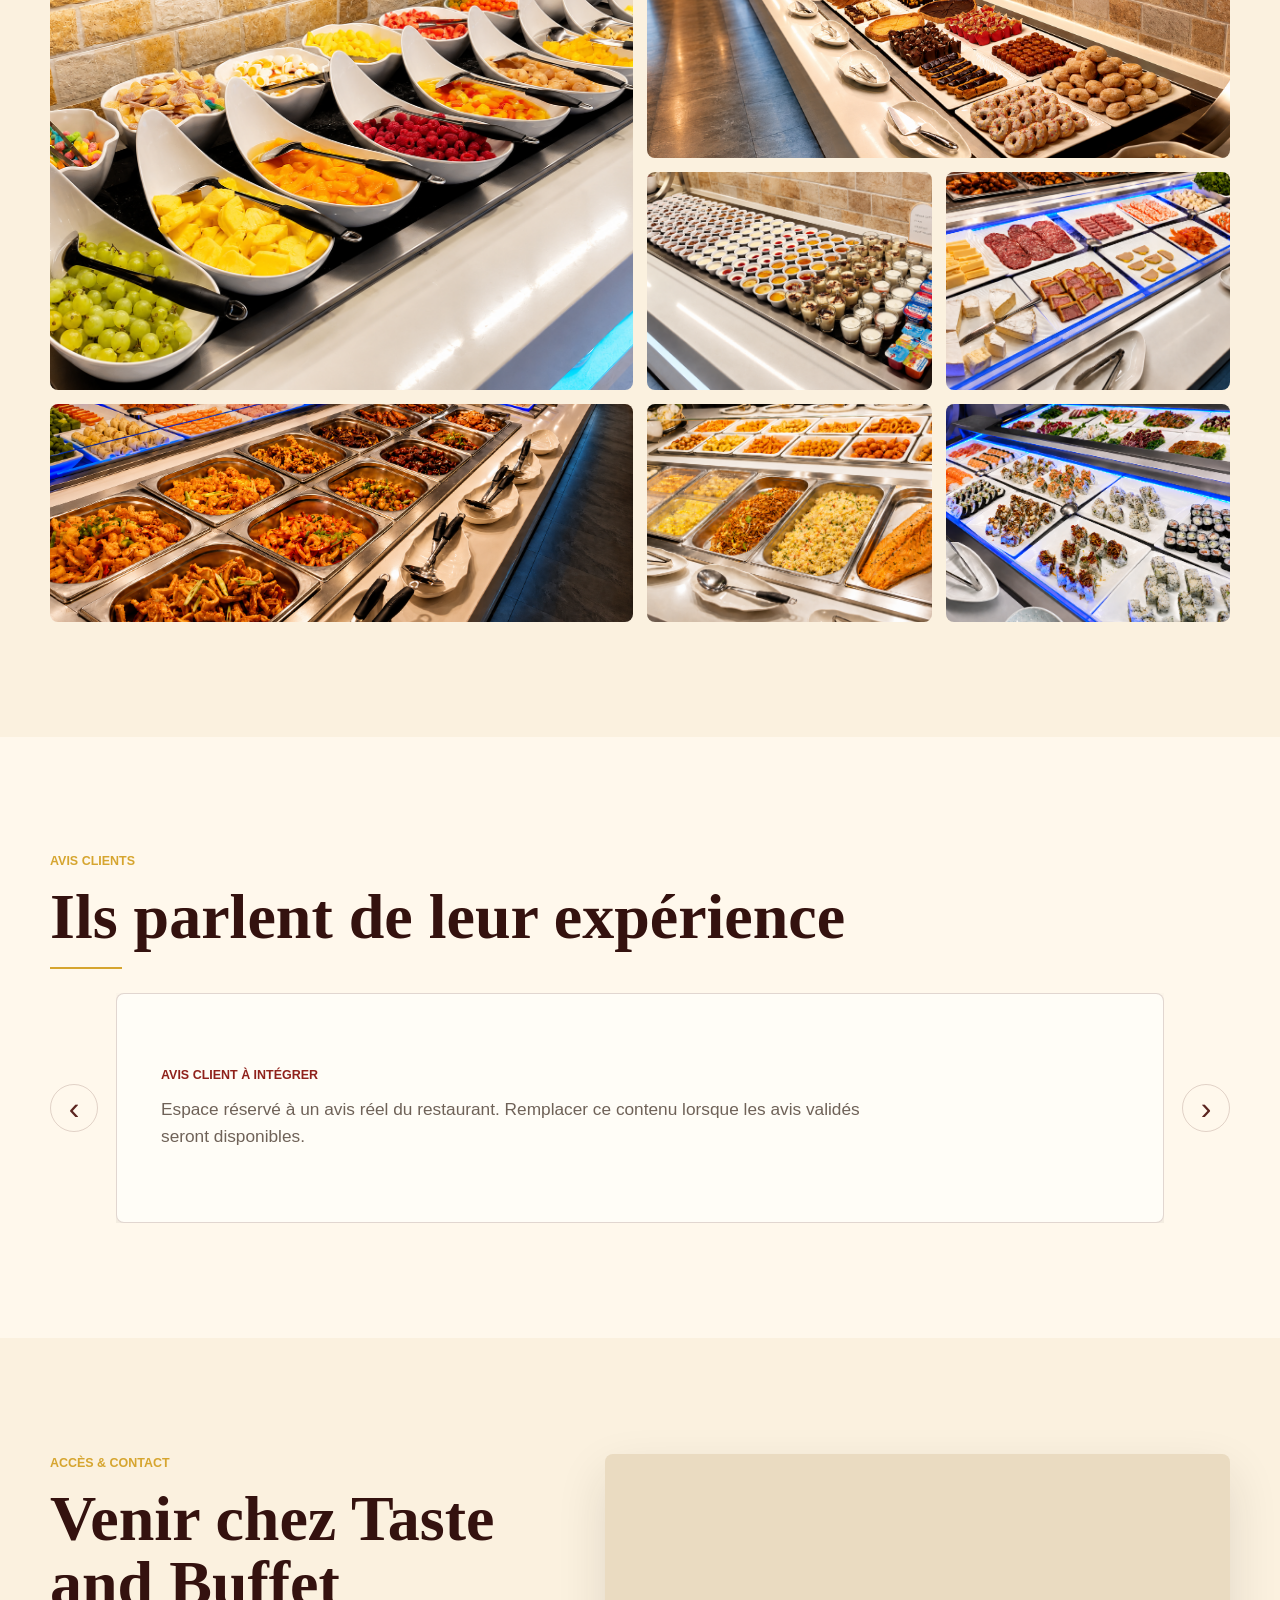
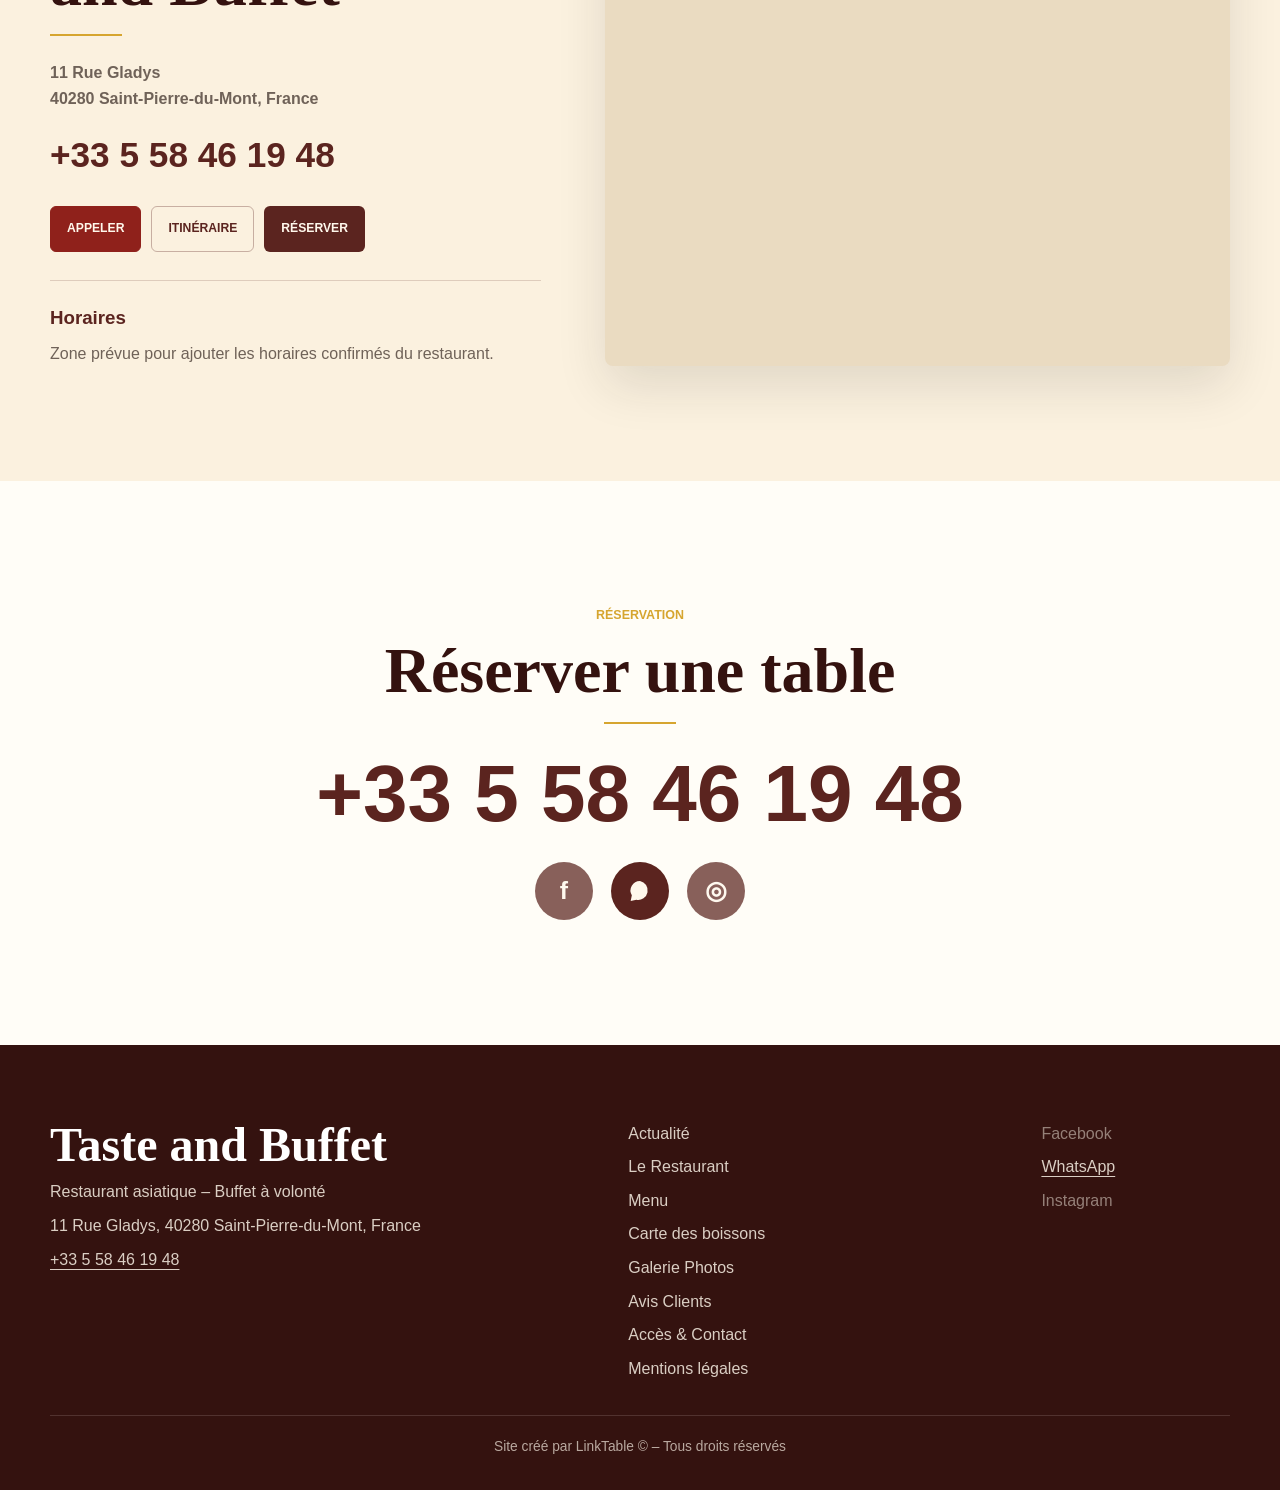
==== commit 888676c1: "bouton copyright" ====
--- a/index.html
+++ b/index.html
@@ -389,7 +389,7 @@
           <span aria-disabled="true">Instagram</span>
         </div>
       </div>
-      <p class="linktable-credit">Site cr&eacute;&eacute; par LinkTable&reg; &ndash; Tous droits r&eacute;serv&eacute;s</p>
+      <p class="linktable-credit">Site cr&eacute;&eacute; par LinkTable &copy; &ndash; Tous droits r&eacute;serv&eacute;s</p>
     </footer>
 
     <div class="mobile-action-bar" aria-label="Actions rapides">
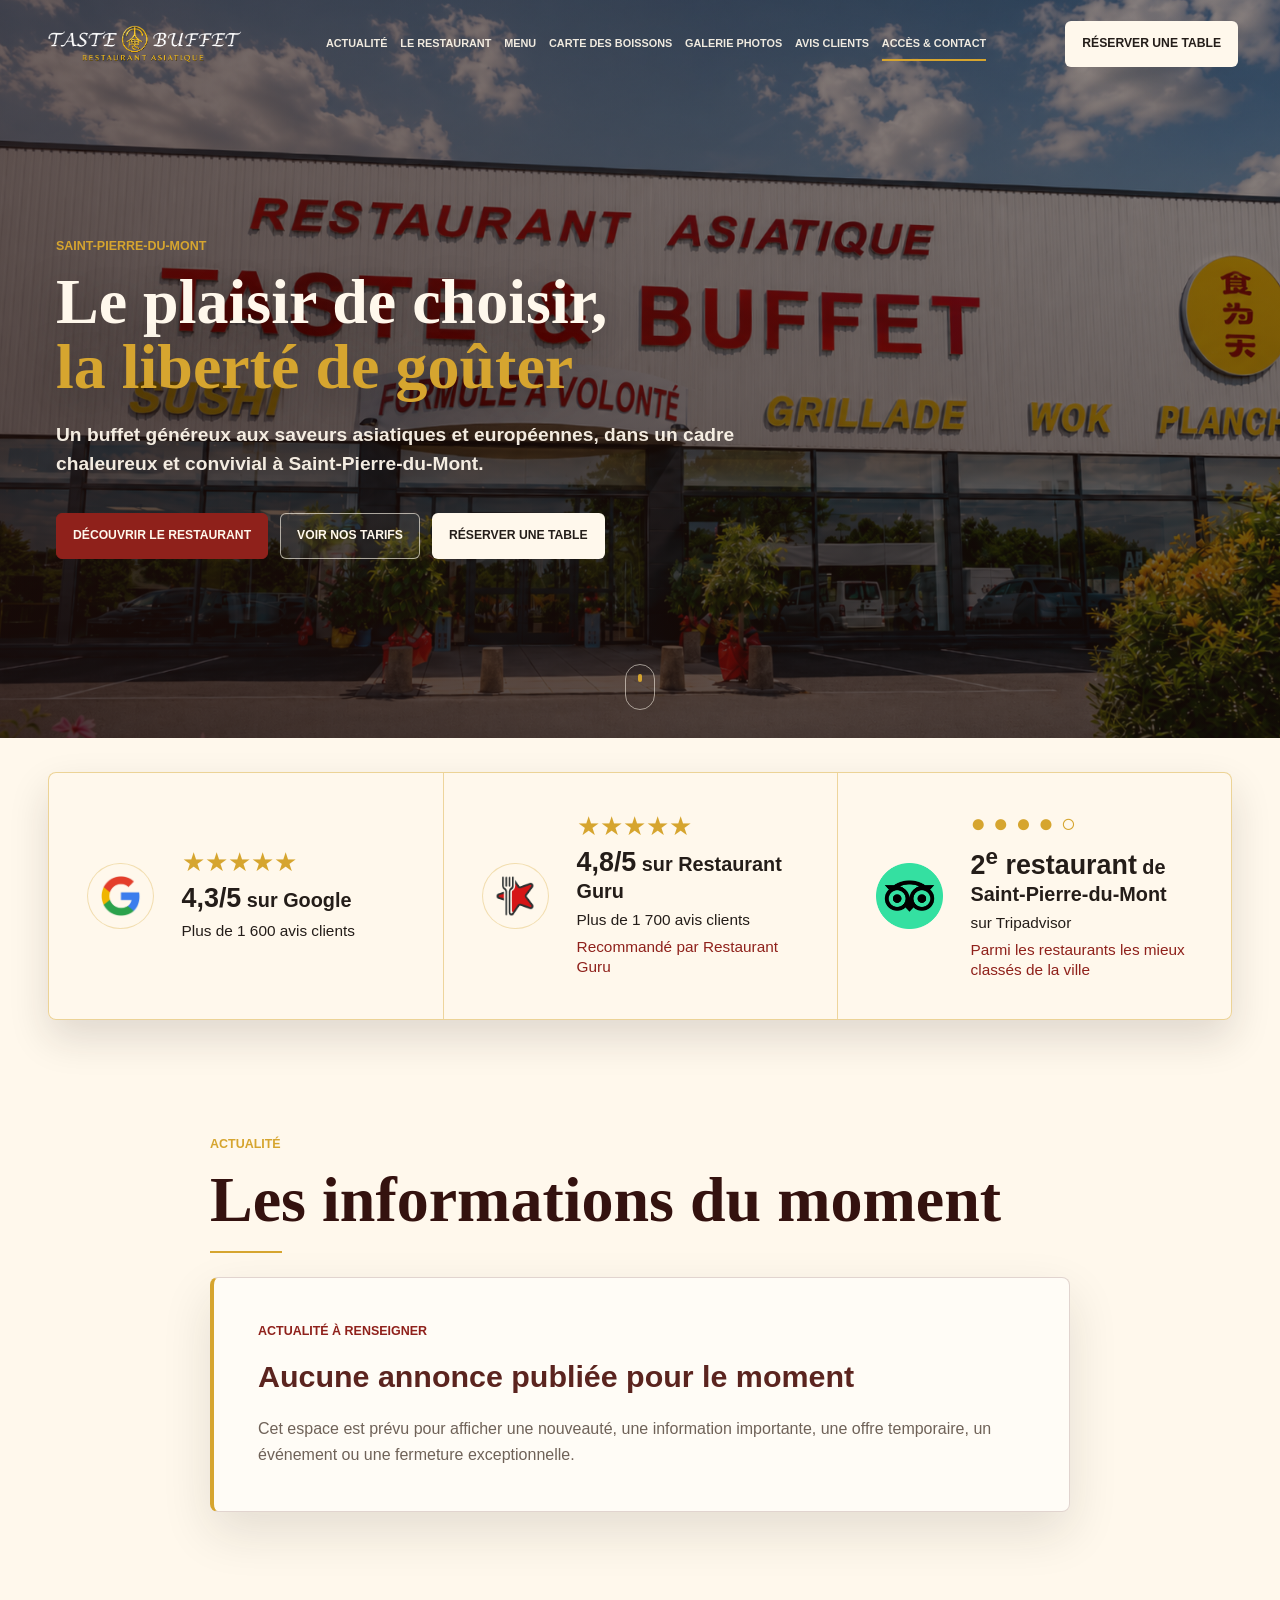
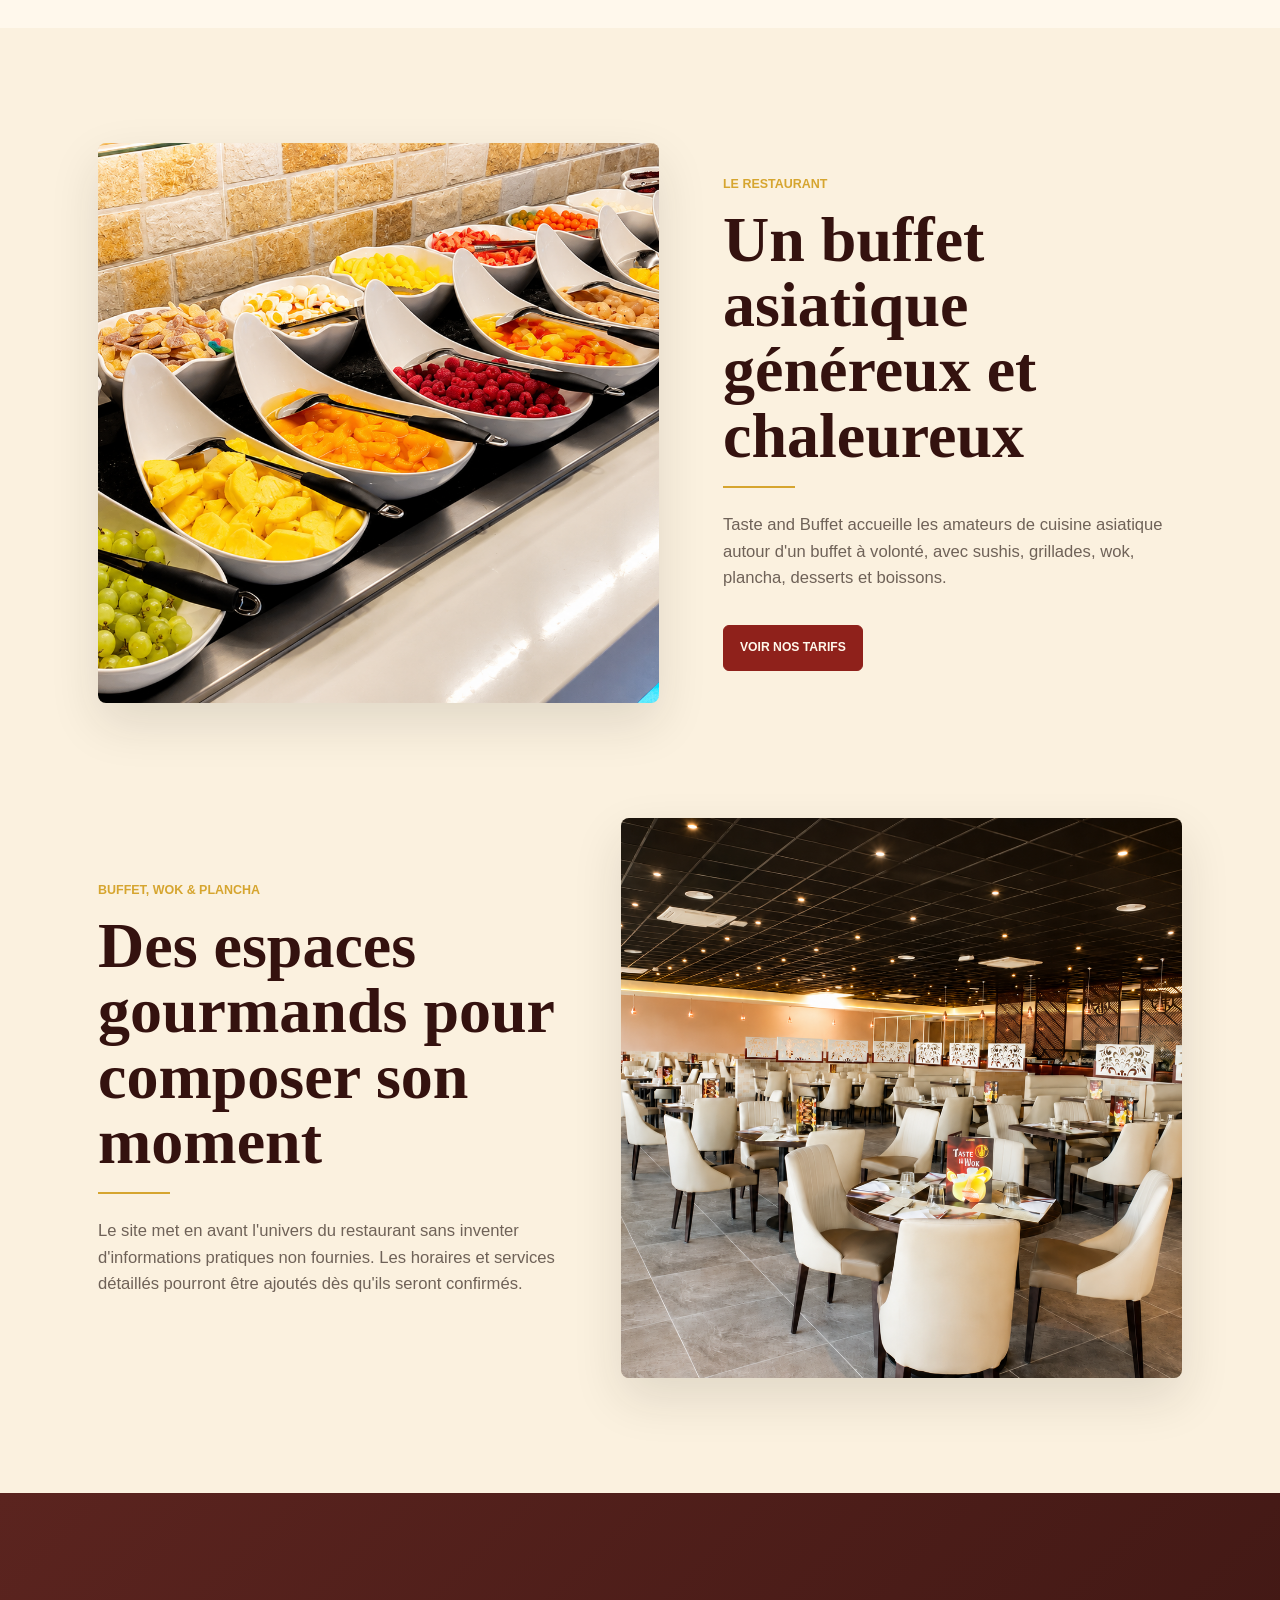
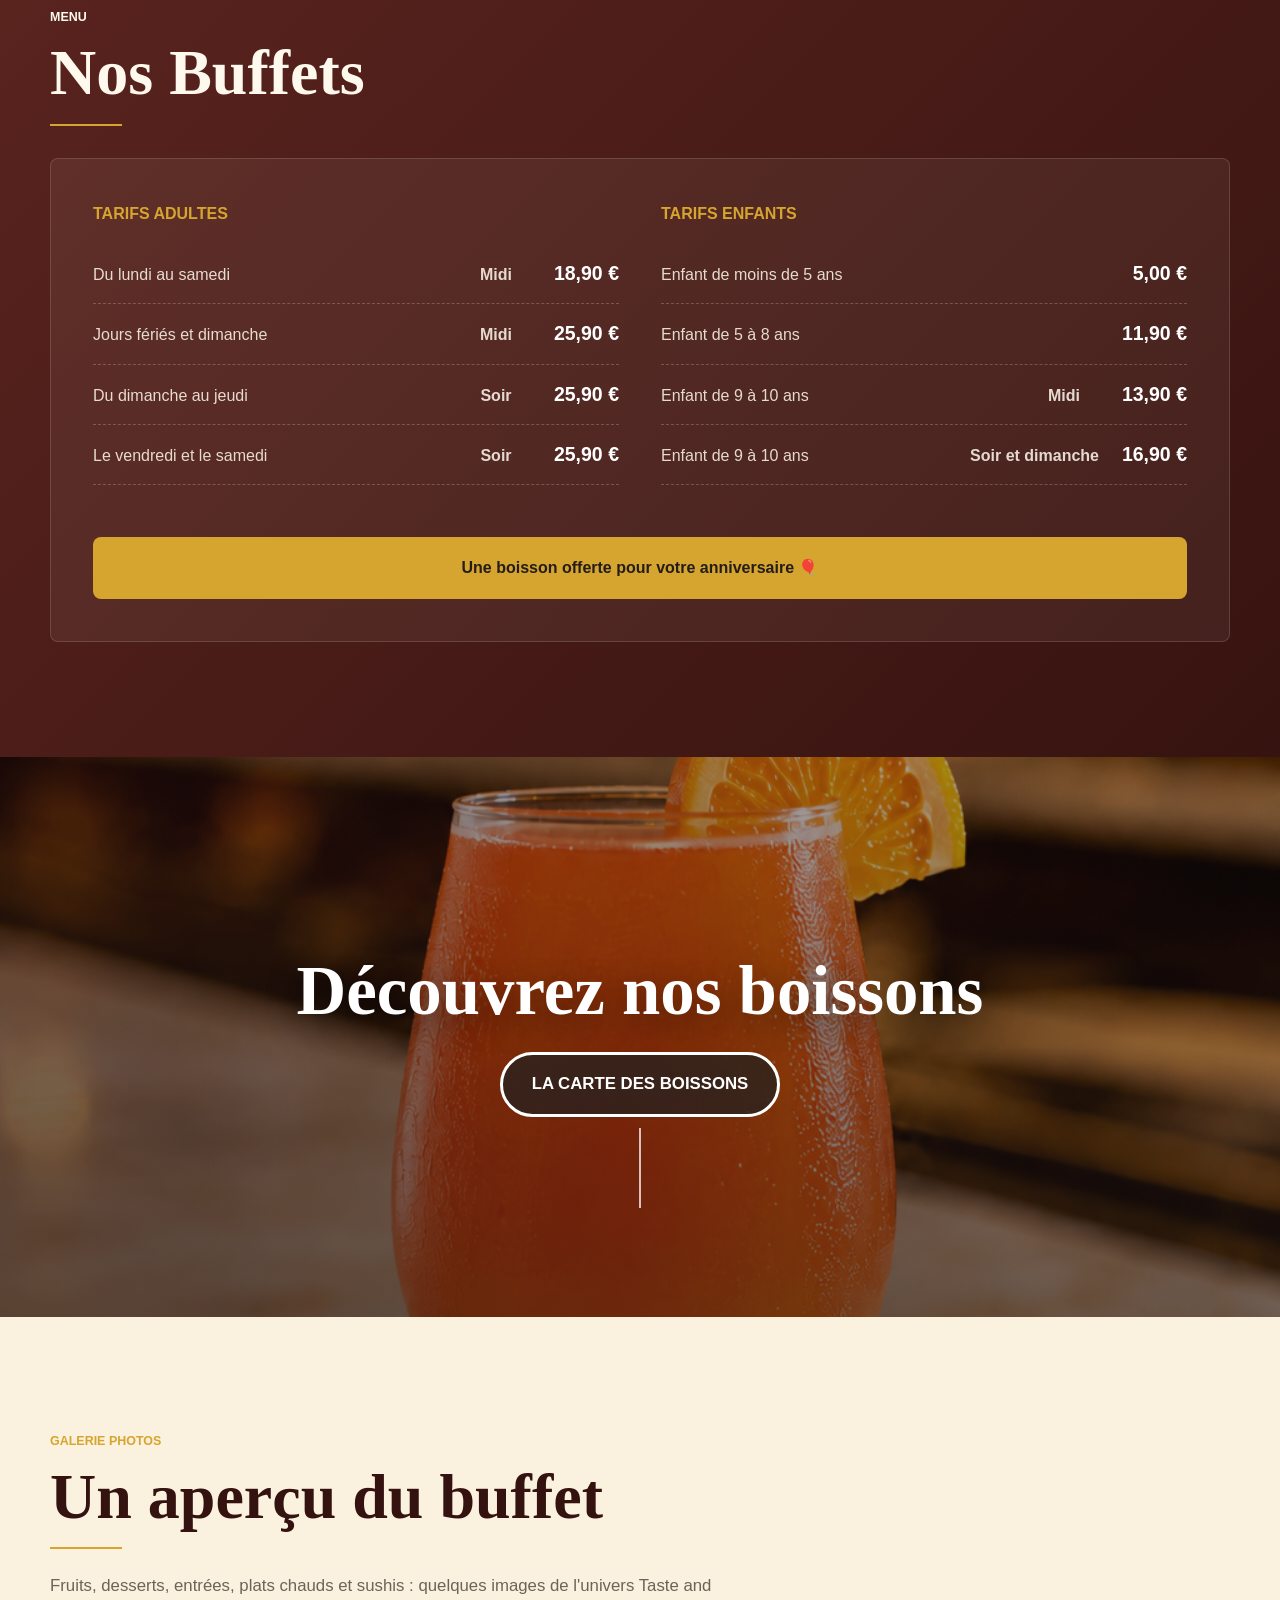
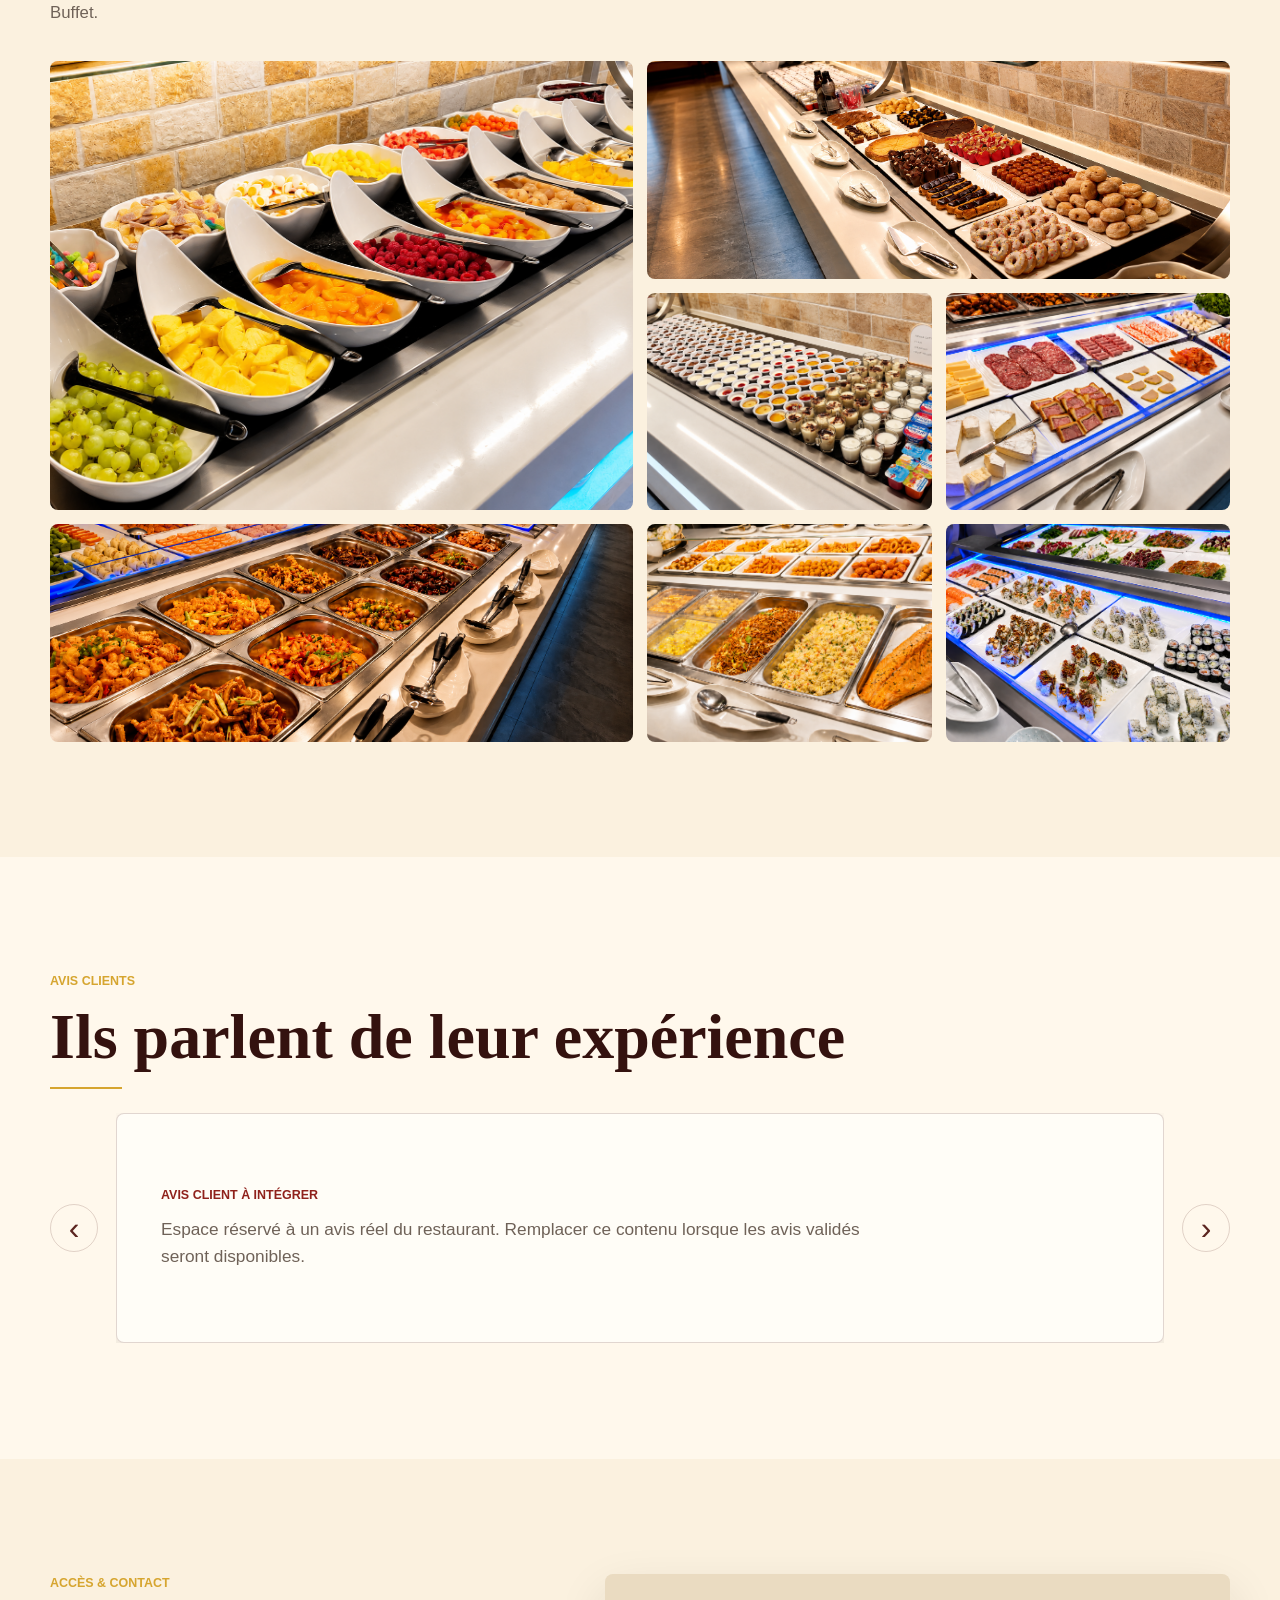
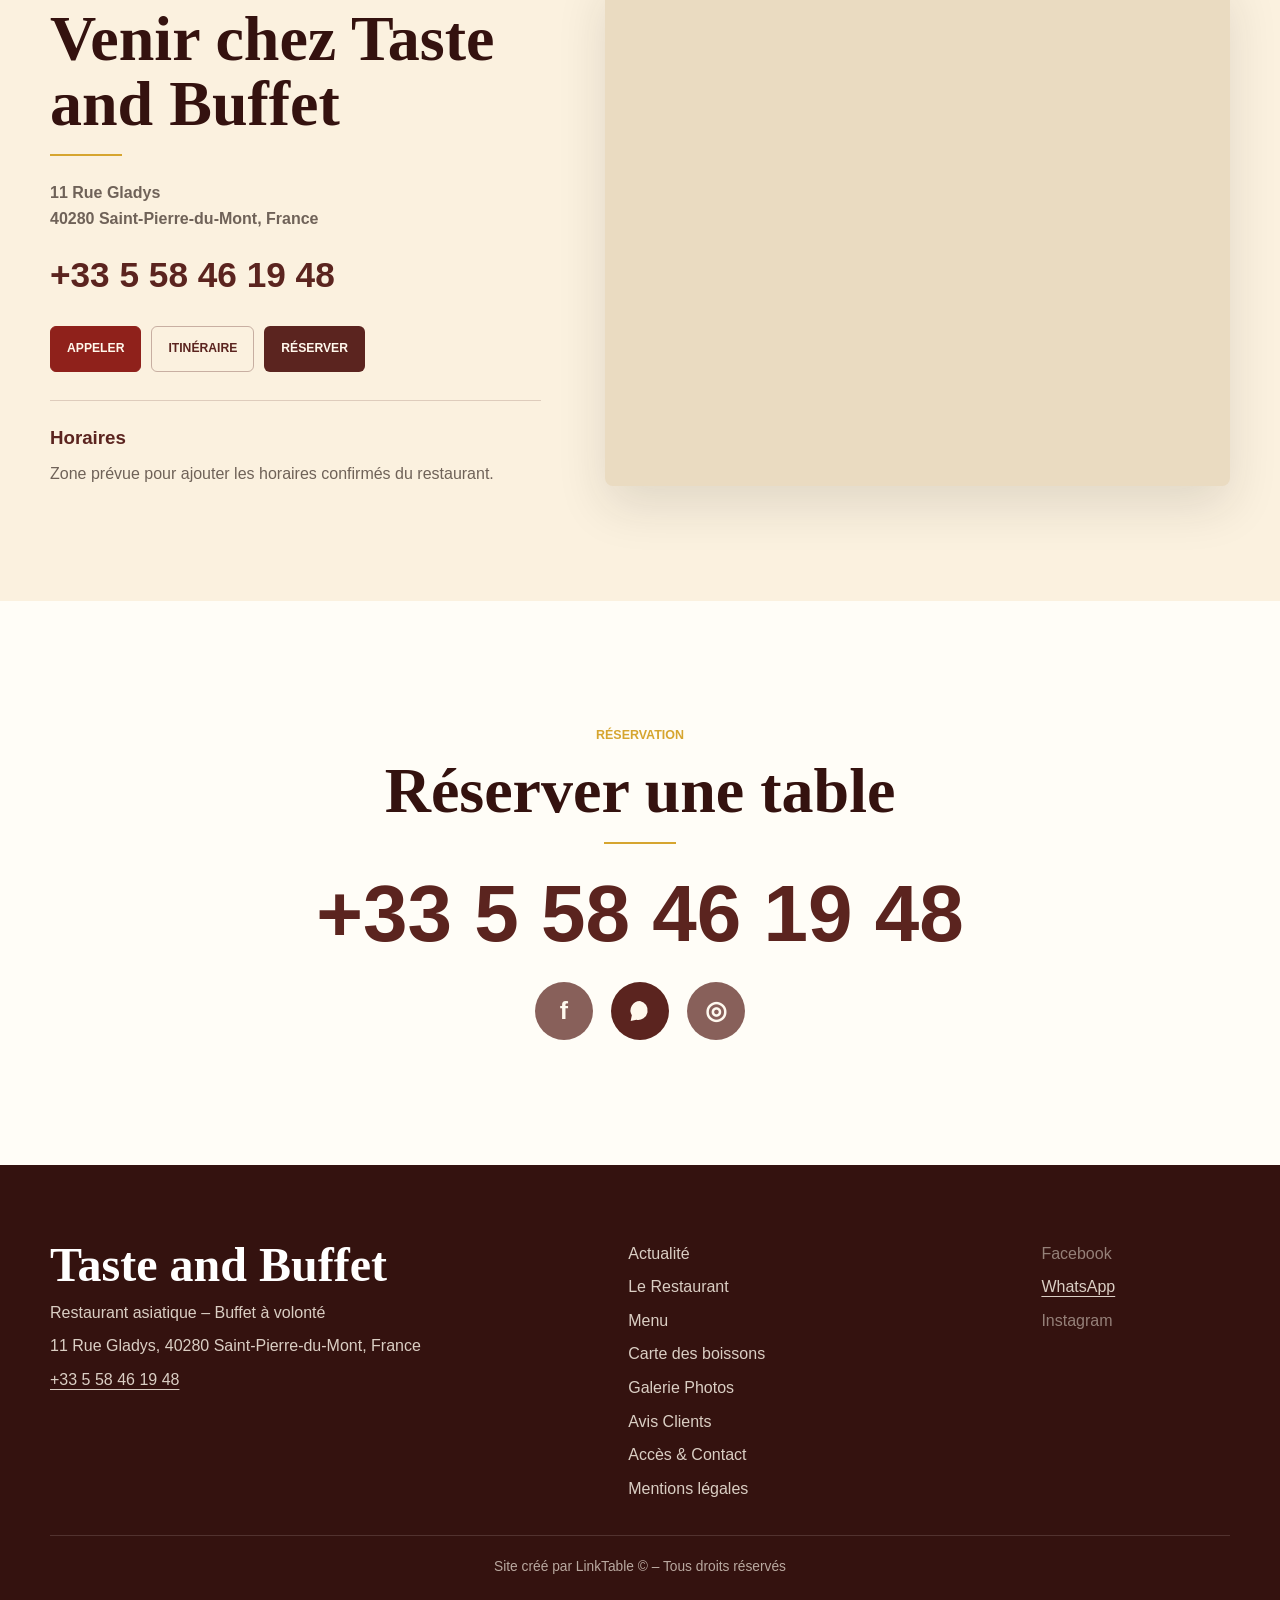
==== commit eb74095c: "banniere note" ====
--- a/index.html
+++ b/index.html
@@ -77,8 +77,14 @@
         <div class="hero-overlay"></div>
         <div class="hero-content reveal">
           <p class="section-kicker">Saint-Pierre-du-Mont</p>
-          <h1>Taste and Buffet</h1>
-          <p>Restaurant asiatique &ndash; Buffet &agrave; volont&eacute;</p>
+          <h1 class="hero-title">
+            <span>Le plaisir de choisir,</span>
+            <span>la libert&eacute; de go&ucirc;ter</span>
+          </h1>
+          <p class="hero-subtitle">
+            Un buffet g&eacute;n&eacute;reux aux saveurs asiatiques et europ&eacute;ennes, dans un cadre
+            chaleureux et convivial &agrave; Saint-Pierre-du-Mont.
+          </p>
           <div class="hero-actions">
             <a class="button button-primary" href="#restaurant">D&eacute;couvrir le restaurant</a>
             <a class="button button-ghost" href="#menu">Voir nos tarifs</a>
@@ -88,6 +94,48 @@
         <a class="scroll-cue" href="#actualite" aria-label="Descendre dans la page">
           <span></span>
         </a>
+      </section>
+
+      <section class="customer-ratings" aria-label="Notes clients">
+        <div class="customer-ratings-inner reveal">
+          <article class="rating-card">
+            <span class="rating-icon rating-icon-cream" aria-hidden="true">
+              <img src="images/logo-google-avis.png" alt="" loading="lazy" decoding="async" />
+            </span>
+            <div class="rating-content">
+              <div class="rating-stars" aria-label="5 &eacute;toiles">★★★★★</div>
+              <p><strong>4,3/5</strong> sur Google</p>
+              <span>Plus de 1 600 avis clients</span>
+            </div>
+          </article>
+          <article class="rating-card">
+            <span class="rating-icon rating-icon-cream" aria-hidden="true">
+              <img
+                src="images/logo-restaurant-guru-avis.png"
+                alt=""
+                loading="lazy"
+                decoding="async"
+              />
+            </span>
+            <div class="rating-content">
+              <div class="rating-stars" aria-label="5 &eacute;toiles">★★★★★</div>
+              <p><strong>4,8/5</strong> sur Restaurant Guru</p>
+              <span>Plus de 1 700 avis clients</span>
+              <small>Recommand&eacute; par Restaurant Guru</small>
+            </div>
+          </article>
+          <article class="rating-card">
+            <span class="rating-icon" aria-hidden="true">
+              <img src="images/logo-tripadvisor-avis.png" alt="" loading="lazy" decoding="async" />
+            </span>
+            <div class="rating-content">
+              <div class="rating-rank" aria-hidden="true">● ● ● ● ○</div>
+              <p><strong>2<sup>e</sup> restaurant</strong> de Saint-Pierre-du-Mont</p>
+              <span>sur Tripadvisor</span>
+              <small>Parmi les restaurants les mieux class&eacute;s de la ville</small>
+            </div>
+          </article>
+        </div>
       </section>
 
       <section class="section section-news" id="actualite">
--- a/style.css
+++ b/style.css
@@ -321,8 +321,7 @@
 
 .hero {
   position: relative;
-  min-height: 100vh;
-  min-height: 100svh;
+  min-height: clamp(640px, 82vh, 780px);
   display: grid;
   place-items: center;
   overflow: hidden;
@@ -352,9 +351,9 @@
 .hero-content {
   position: relative;
   z-index: 2;
-  width: min(1120px, 100%);
-  padding: 120px clamp(18px, 5vw, 56px) 80px;
-  text-align: center;
+  width: min(1360px, 100%);
+  padding: calc(var(--header-height) + 62px) clamp(18px, 5vw, 56px) 86px;
+  text-align: left;
 }
 
 .section-kicker {
@@ -376,24 +375,35 @@
   line-height: 1.02;
 }
 
-.hero h1 {
-  max-width: 900px;
-  margin: 0 auto;
-  font-size: 7.8rem;
+.hero-title {
+  max-width: 960px;
+  margin: 0;
+  font-size: clamp(3rem, 5vw, 5.25rem);
   text-shadow: 0 12px 40px rgba(0, 0, 0, 0.38);
 }
 
-.hero p:not(.section-kicker) {
-  margin: 18px auto 0;
+.hero-title span {
+  display: block;
+  white-space: nowrap;
+}
+
+.hero-title span + span {
+  color: var(--gold);
+}
+
+.hero-subtitle {
+  max-width: 700px;
+  margin: 22px 0 0;
   color: rgba(255, 248, 236, 0.94);
-  font-size: 1.45rem;
+  font-size: clamp(1rem, 1.5vw, 1.4rem);
   font-weight: 700;
+  line-height: 1.5;
 }
 
 .hero-actions {
   margin-top: 34px;
   display: flex;
-  justify-content: center;
+  justify-content: flex-start;
   gap: 12px;
   flex-wrap: wrap;
 }
@@ -459,6 +469,96 @@
 
 .section-news {
   background: var(--cream);
+}
+
+.customer-ratings {
+  position: relative;
+  z-index: 4;
+  padding: clamp(18px, 3vw, 34px) clamp(18px, 4vw, 48px) 0;
+  background: var(--cream);
+}
+
+.customer-ratings-inner {
+  width: min(1360px, 100%);
+  margin: 0 auto;
+  display: grid;
+  grid-template-columns: repeat(3, minmax(0, 1fr));
+  overflow: hidden;
+  border: 1px solid rgba(214, 165, 47, 0.46);
+  border-radius: 8px;
+  background: rgba(255, 248, 236, 0.94);
+  box-shadow: 0 18px 40px rgba(36, 29, 25, 0.14);
+}
+
+.rating-card {
+  min-width: 0;
+  display: grid;
+  grid-template-columns: auto minmax(0, 1fr);
+  align-items: center;
+  gap: clamp(16px, 2.2vw, 28px);
+  padding: clamp(24px, 3vw, 38px);
+}
+
+.rating-card + .rating-card {
+  border-left: 1px solid rgba(214, 165, 47, 0.42);
+}
+
+.rating-icon {
+  width: clamp(58px, 5.2vw, 82px);
+  height: clamp(58px, 5.2vw, 82px);
+  display: inline-flex;
+  align-items: center;
+  justify-content: center;
+  flex: 0 0 auto;
+}
+
+.rating-icon-cream {
+  padding: clamp(9px, 0.9vw, 13px);
+  overflow: hidden;
+  border: 1px solid rgba(214, 165, 47, 0.32);
+  border-radius: 50%;
+  background: var(--cream);
+  box-shadow: inset 0 0 0 1px rgba(255, 248, 236, 0.7);
+}
+
+.rating-icon img {
+  width: 100%;
+  height: 100%;
+  object-fit: contain;
+}
+
+.rating-stars,
+.rating-rank {
+  margin-bottom: 6px;
+  color: var(--gold);
+  font-size: clamp(1.35rem, 2vw, 1.8rem);
+  line-height: 1;
+}
+
+.rating-content p {
+  margin: 0;
+  color: var(--ink);
+  font-size: clamp(1rem, 1.55vw, 1.45rem);
+  font-weight: 800;
+  line-height: 1.25;
+}
+
+.rating-content strong {
+  font-size: clamp(1.35rem, 2.1vw, 2rem);
+  font-weight: 900;
+}
+
+.rating-content span,
+.rating-content small {
+  display: block;
+  margin-top: 6px;
+  color: var(--ink);
+  font-size: clamp(0.95rem, 1.2vw, 1.14rem);
+  line-height: 1.35;
+}
+
+.rating-content small {
+  color: var(--red);
 }
 
 .news-panel {
@@ -1195,12 +1295,21 @@
     justify-self: end;
   }
 
-  .hero h1 {
-    font-size: 5.4rem;
-  }
-
-  .hero p:not(.section-kicker) {
-    font-size: 1.25rem;
+  .hero-title {
+    font-size: clamp(3rem, 7vw, 4.6rem);
+  }
+
+  .hero-subtitle {
+    font-size: clamp(1rem, 2.4vw, 1.25rem);
+  }
+
+  .customer-ratings-inner {
+    grid-template-columns: 1fr;
+  }
+
+  .rating-card + .rating-card {
+    border-top: 1px solid rgba(214, 165, 47, 0.38);
+    border-left: 0;
   }
 
   .section h2,
@@ -1264,12 +1373,12 @@
     padding-top: 104px;
   }
 
-  .hero h1 {
-    font-size: 4.1rem;
-  }
-
-  .hero p:not(.section-kicker) {
-    font-size: 1.1rem;
+  .hero-title {
+    font-size: clamp(2rem, 7.8vw, 3.2rem);
+  }
+
+  .hero-subtitle {
+    font-size: 1.06rem;
   }
 
   .section h2,
@@ -1417,11 +1526,11 @@
     font-size: 2.15rem;
   }
 
-  .hero h1 {
-    font-size: 3.25rem;
-  }
-
-  .hero p:not(.section-kicker) {
+  .hero-title {
+    font-size: clamp(1.55rem, 7.2vw, 1.95rem);
+  }
+
+  .hero-subtitle {
     font-size: 1rem;
   }
 
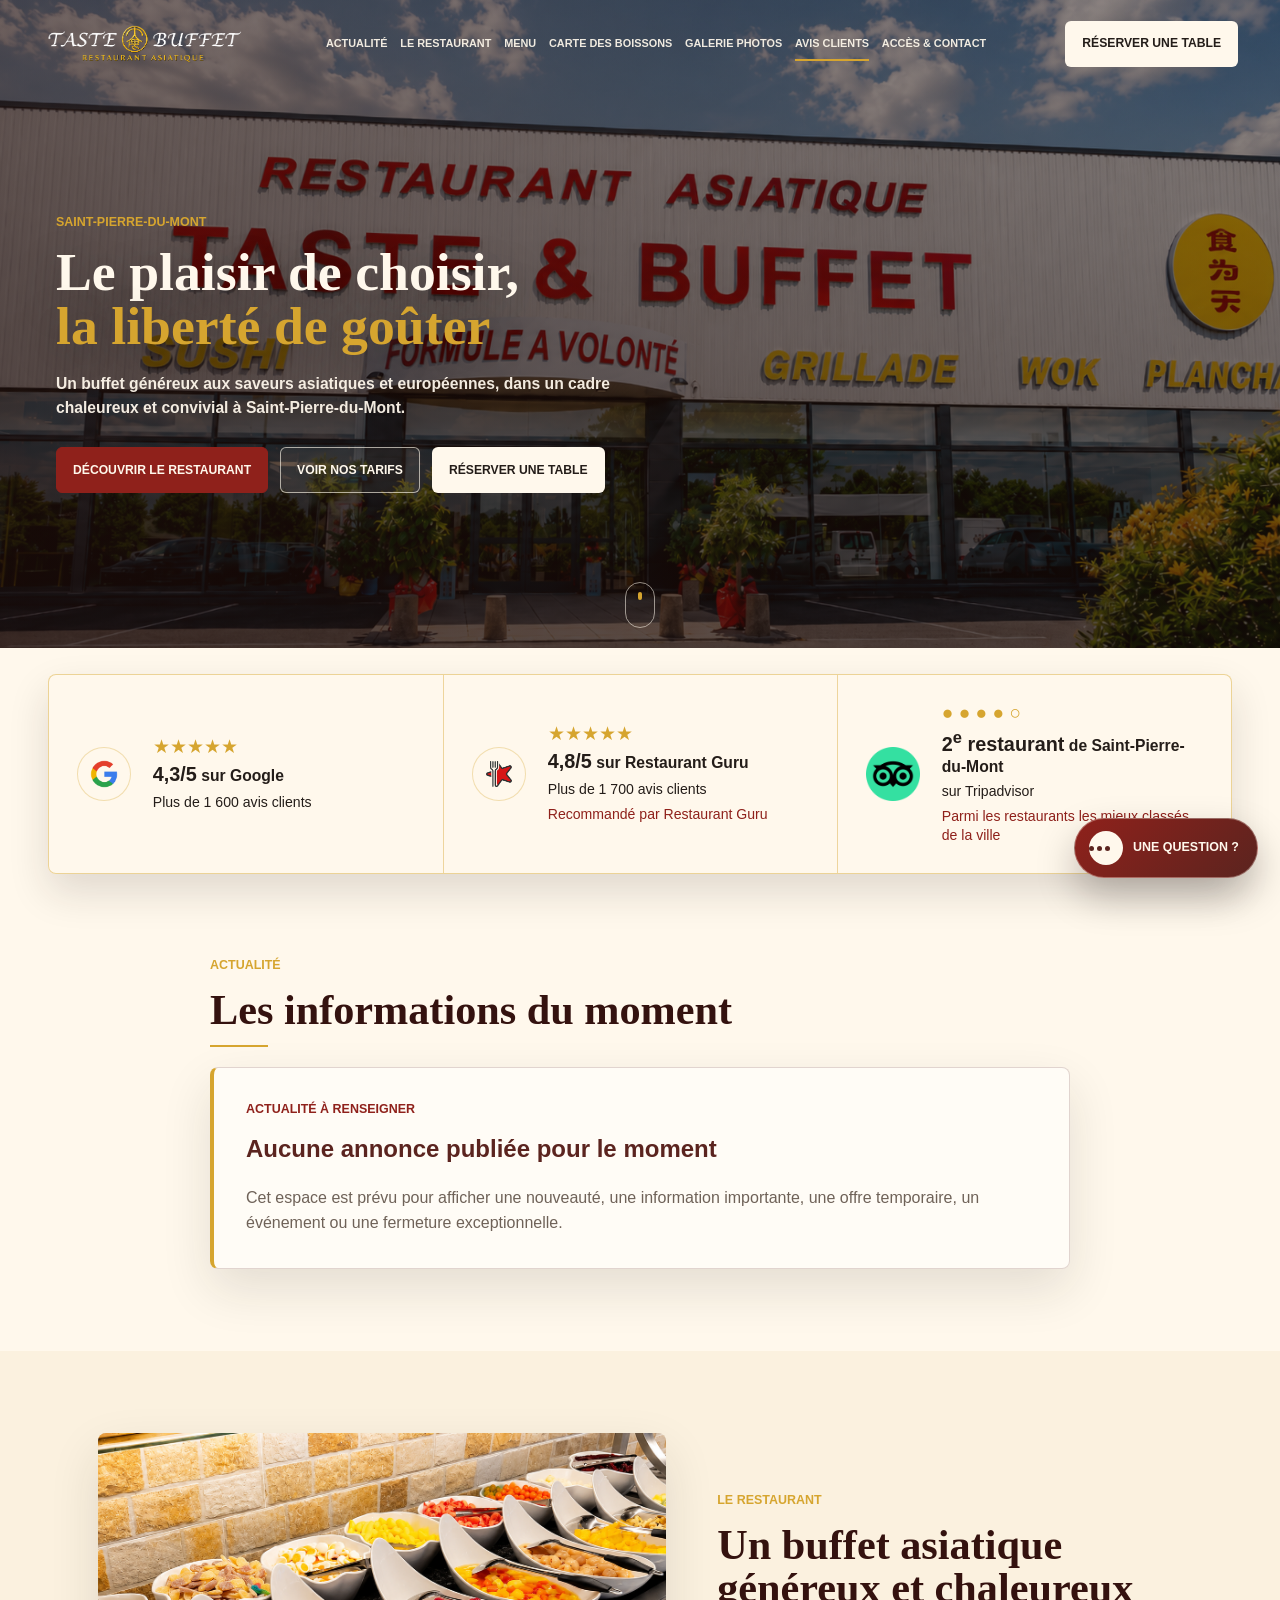
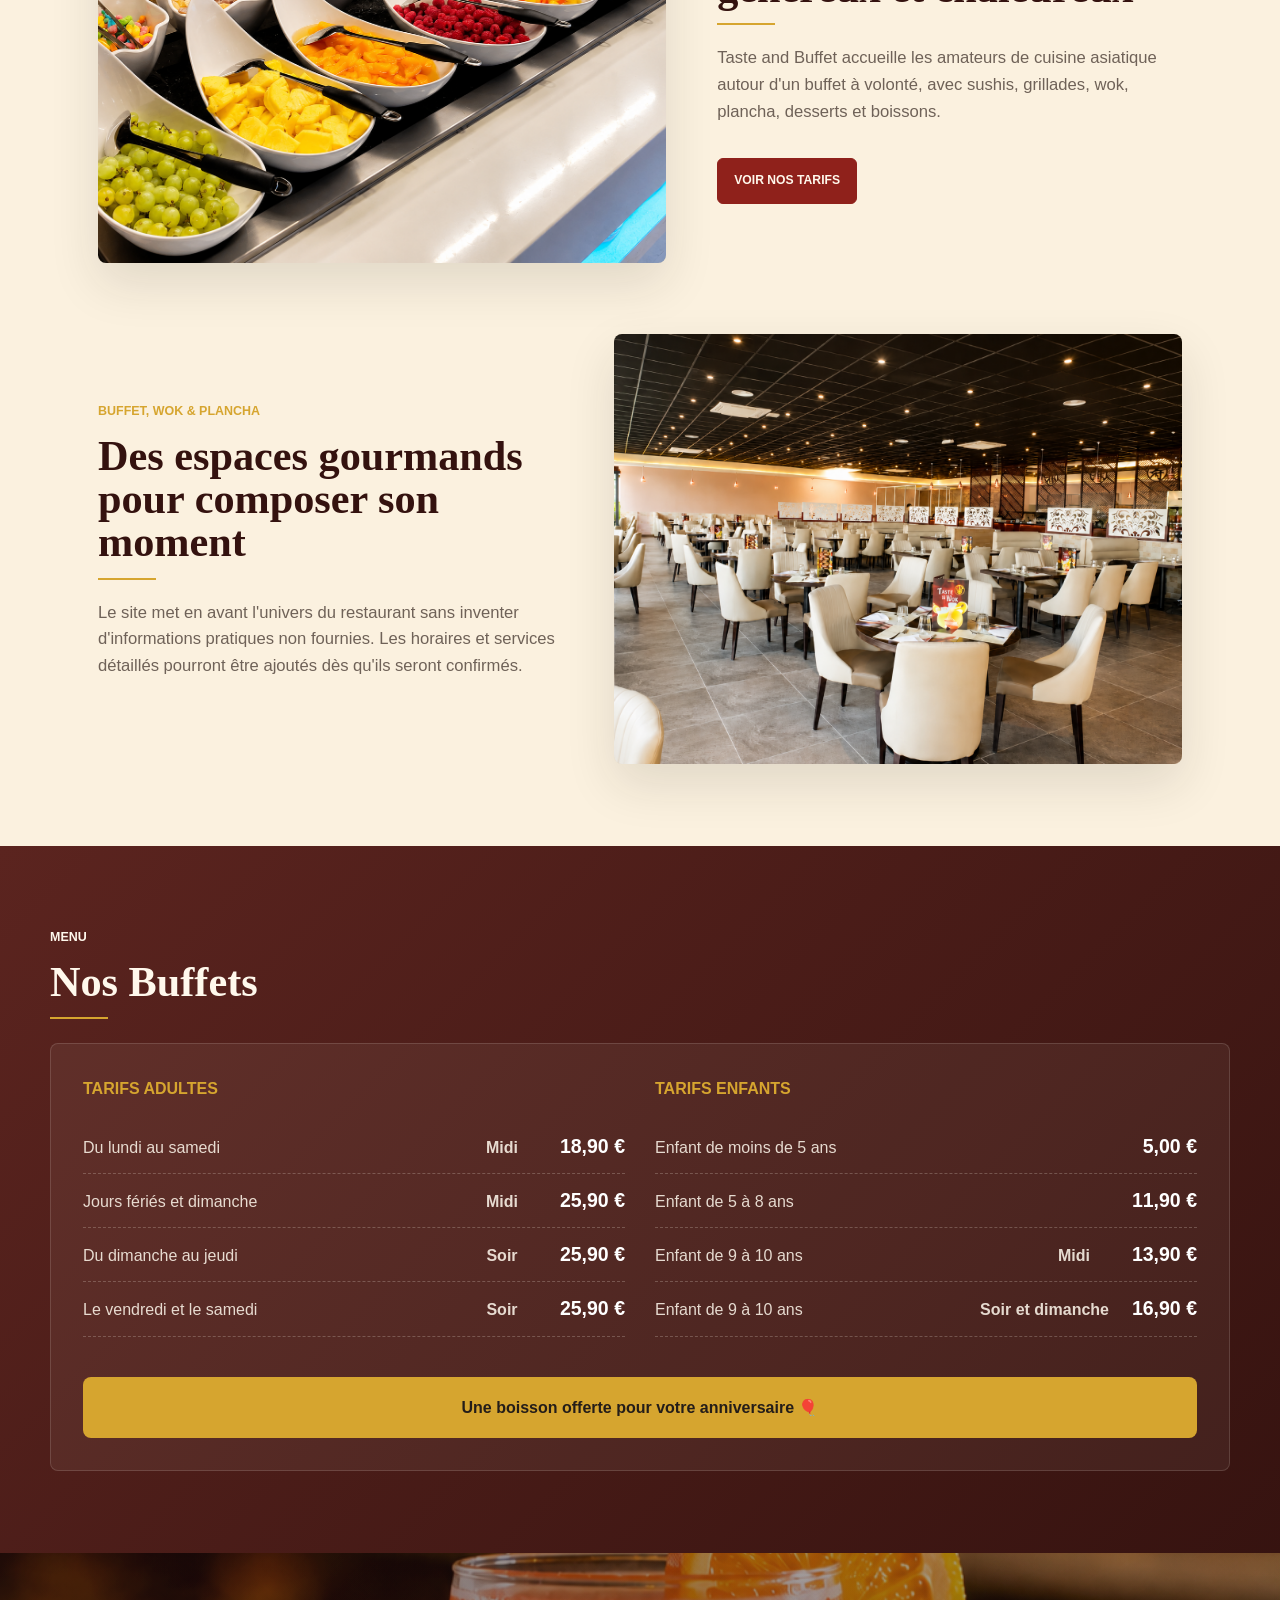
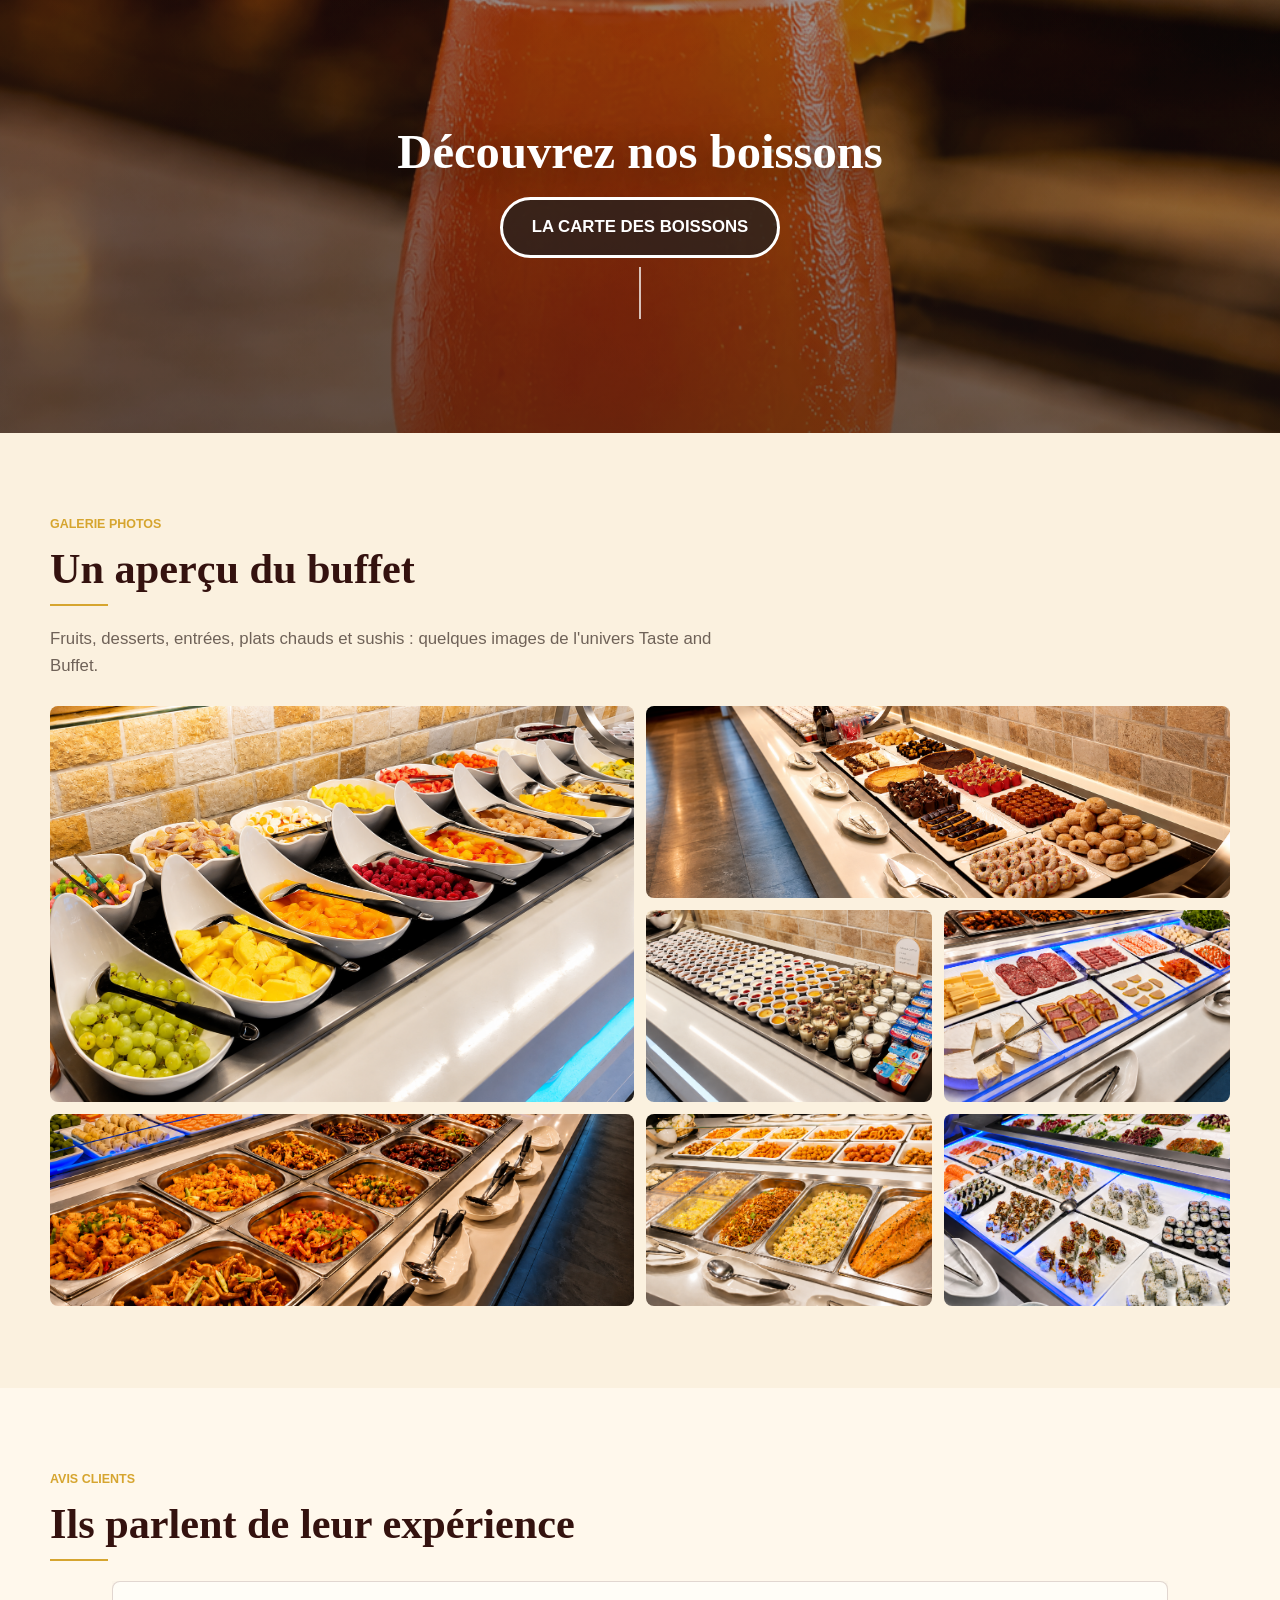
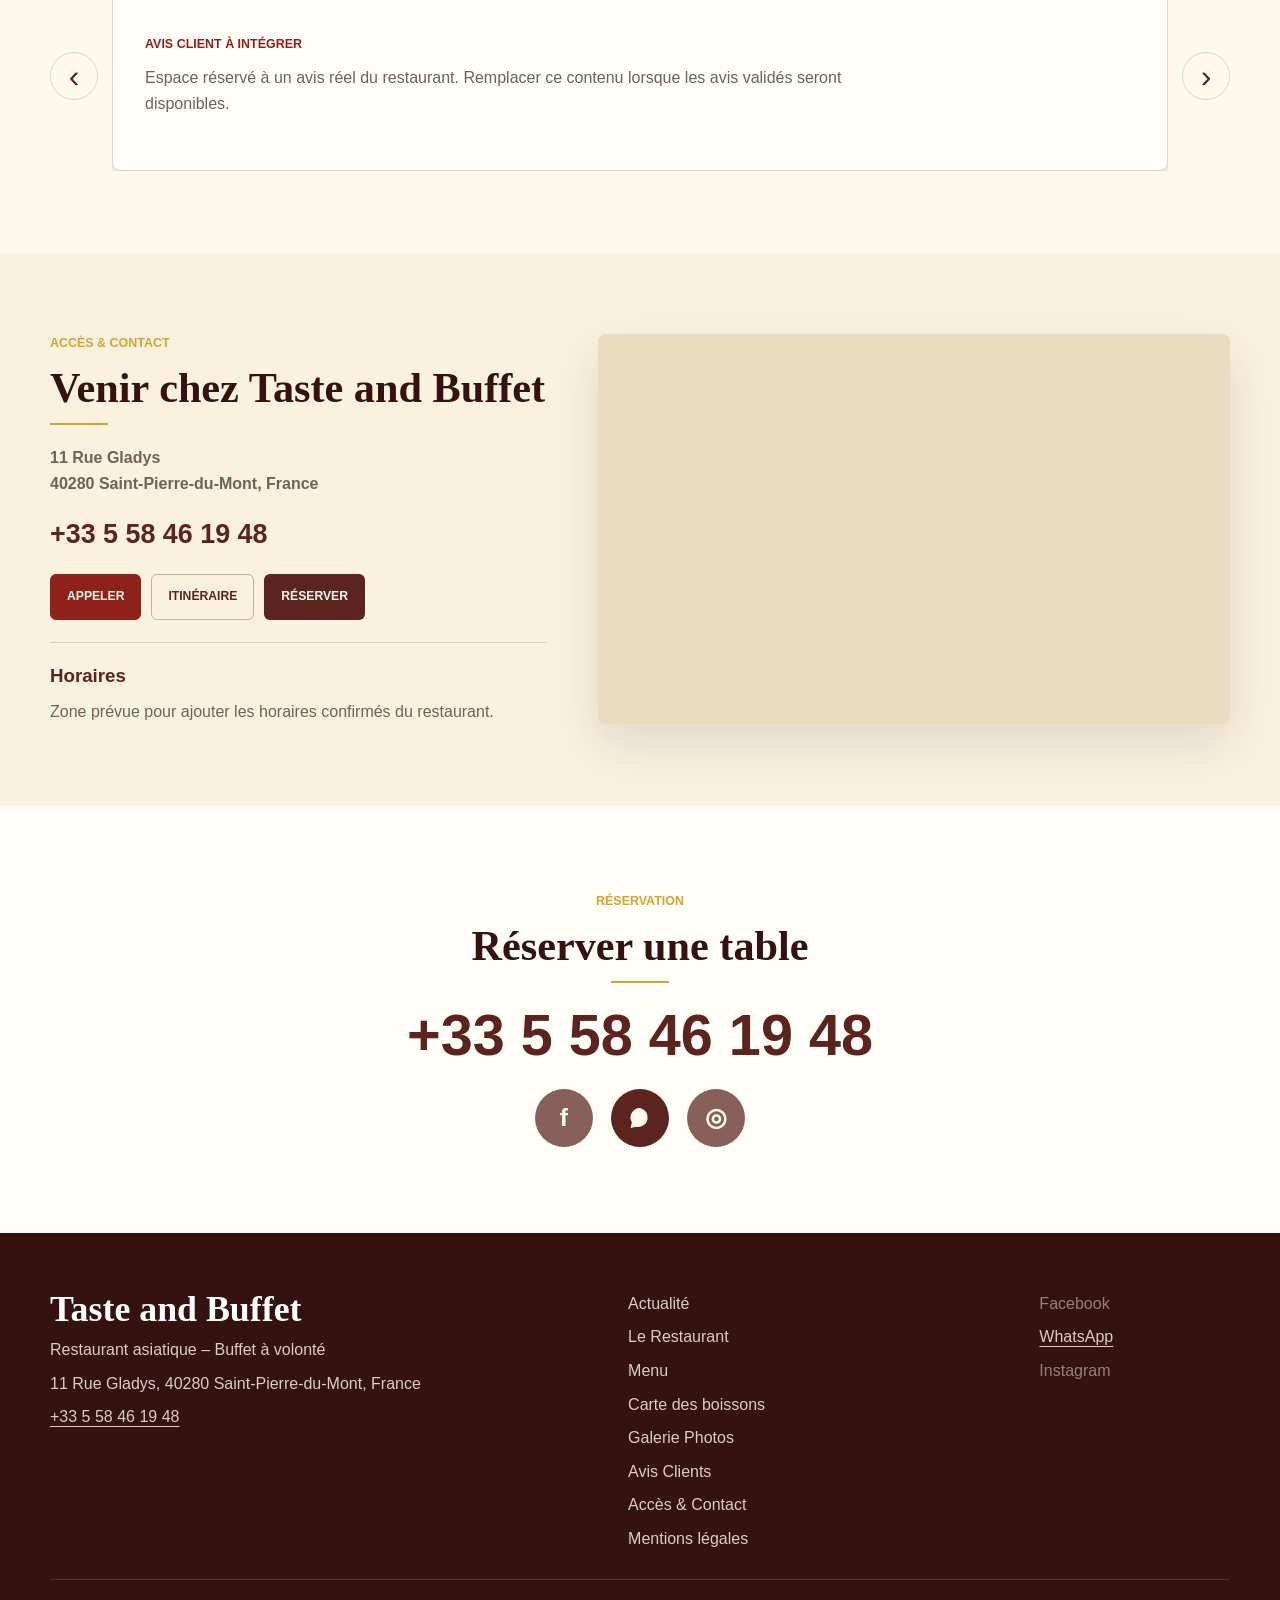
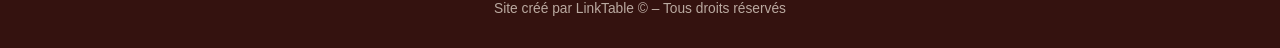
==== commit f28bdddd: "test visuel chatbot" ====
--- a/index.html
+++ b/index.html
@@ -462,6 +462,63 @@
       <button class="lightbox-control lightbox-next" type="button" aria-label="Photo suivante" data-lightbox-next>&rsaquo;</button>
     </div>
 
-    <script src="home.js"></script>
+    <section class="chat-widget" aria-label="Assistant Taste and Buffet" data-chat-widget>
+      <button
+        class="chat-launcher"
+        type="button"
+        aria-label="Ouvrir le chat"
+        aria-expanded="false"
+        aria-controls="chatPanel"
+        data-chat-toggle
+      >
+        <span class="chat-launcher-icon" aria-hidden="true">
+          <span></span>
+          <span></span>
+          <span></span>
+        </span>
+        <span class="chat-launcher-text">Une question ?</span>
+      </button>
+
+      <div class="chat-panel" id="chatPanel" role="dialog" aria-modal="false" aria-hidden="true" inert data-chat-panel>
+        <div class="chat-panel-header">
+          <div>
+            <p>Assistant</p>
+            <h2>Taste and Buffet</h2>
+          </div>
+          <button class="chat-close" type="button" aria-label="Fermer le chat" data-chat-close>&times;</button>
+        </div>
+
+        <div class="chat-status">
+          <span aria-hidden="true"></span>
+          Maquette visuelle, chatbot non connect&eacute;
+        </div>
+
+        <div class="chat-messages" aria-live="polite" data-chat-messages>
+          <article class="chat-message chat-message-bot">
+            <p>Bonjour, je peux vous aider &agrave; trouver les tarifs, l'adresse ou les infos de r&eacute;servation.</p>
+          </article>
+          <article class="chat-message chat-message-user">
+            <p>Quels sont vos tarifs le midi ?</p>
+          </article>
+          <article class="chat-message chat-message-bot">
+            <p>Exemple de r&eacute;ponse : les tarifs seront affich&eacute;s ici depuis la FAQ ou une future API.</p>
+          </article>
+        </div>
+
+        <div class="chat-suggestions" aria-label="Questions rapides">
+          <button type="button" data-chat-suggestion="Quels sont les tarifs ?">Tarifs</button>
+          <button type="button" data-chat-suggestion="Comment r&eacute;server ?">R&eacute;servation</button>
+          <button type="button" data-chat-suggestion="O&ugrave; se trouve le restaurant ?">Adresse</button>
+        </div>
+
+        <form class="chat-form" data-chat-form>
+          <label class="sr-only" for="chatInput">Votre question</label>
+          <input id="chatInput" type="text" placeholder="Posez votre question..." autocomplete="off" data-chat-input />
+          <button type="submit">Envoyer</button>
+        </form>
+      </div>
+    </section>
+
+    <script src="home.js?v=chatbox-visual-2"></script>
   </body>
 </html>
--- a/style.css
+++ b/style.css
@@ -57,6 +57,15 @@
 :focus-visible {
   outline: 2px solid var(--gold);
   outline-offset: 4px;
+}
+
+.sr-only {
+  position: absolute;
+  width: 1px;
+  height: 1px;
+  overflow: hidden;
+  clip: rect(0, 0, 0, 0);
+  white-space: nowrap;
 }
 
 .skip-link {
@@ -321,7 +330,7 @@
 
 .hero {
   position: relative;
-  min-height: clamp(640px, 82vh, 780px);
+  min-height: clamp(540px, 72vh, 680px);
   display: grid;
   place-items: center;
   overflow: hidden;
@@ -352,7 +361,7 @@
   position: relative;
   z-index: 2;
   width: min(1360px, 100%);
-  padding: calc(var(--header-height) + 62px) clamp(18px, 5vw, 56px) 86px;
+  padding: calc(var(--header-height) + 44px) clamp(18px, 5vw, 56px) 68px;
   text-align: left;
 }
 
@@ -376,9 +385,9 @@
 }
 
 .hero-title {
-  max-width: 960px;
+  max-width: 860px;
   margin: 0;
-  font-size: clamp(3rem, 5vw, 5.25rem);
+  font-size: clamp(2.55rem, 4.2vw, 4.35rem);
   text-shadow: 0 12px 40px rgba(0, 0, 0, 0.38);
 }
 
@@ -392,16 +401,16 @@
 }
 
 .hero-subtitle {
-  max-width: 700px;
-  margin: 22px 0 0;
+  max-width: 640px;
+  margin: 18px 0 0;
   color: rgba(255, 248, 236, 0.94);
-  font-size: clamp(1rem, 1.5vw, 1.4rem);
+  font-size: clamp(0.98rem, 1.2vw, 1.2rem);
   font-weight: 700;
   line-height: 1.5;
 }
 
 .hero-actions {
-  margin-top: 34px;
+  margin-top: 28px;
   display: flex;
   justify-content: flex-start;
   gap: 12px;
@@ -412,7 +421,7 @@
   position: absolute;
   z-index: 2;
   left: 50%;
-  bottom: 28px;
+  bottom: 20px;
   width: 30px;
   height: 46px;
   transform: translateX(-50%);
@@ -433,7 +442,7 @@
 }
 
 .section {
-  padding: clamp(70px, 9vw, 128px) clamp(18px, 4vw, 48px);
+  padding: clamp(50px, 6.4vw, 88px) clamp(18px, 4vw, 48px);
 }
 
 .section-inner,
@@ -449,20 +458,20 @@
 .section h2,
 .reservation-block h2 {
   color: var(--bordeaux-deep);
-  font-size: 4rem;
+  font-size: clamp(2.35rem, 3.3vw, 3.25rem);
 }
 
 .title-line {
-  width: 72px;
+  width: 58px;
   height: 2px;
-  margin: 18px 0 24px;
+  margin: 14px 0 20px;
   transform-origin: left;
   background: var(--gold);
 }
 
 .section-intro {
   max-width: 680px;
-  margin: 0 0 34px;
+  margin: 0 0 26px;
   color: var(--muted);
   font-size: 1.05rem;
 }
@@ -474,7 +483,7 @@
 .customer-ratings {
   position: relative;
   z-index: 4;
-  padding: clamp(18px, 3vw, 34px) clamp(18px, 4vw, 48px) 0;
+  padding: clamp(14px, 2.4vw, 26px) clamp(18px, 4vw, 48px) 0;
   background: var(--cream);
 }
 
@@ -495,8 +504,8 @@
   display: grid;
   grid-template-columns: auto minmax(0, 1fr);
   align-items: center;
-  gap: clamp(16px, 2.2vw, 28px);
-  padding: clamp(24px, 3vw, 38px);
+  gap: clamp(14px, 1.8vw, 22px);
+  padding: clamp(18px, 2.4vw, 28px);
 }
 
 .rating-card + .rating-card {
@@ -504,8 +513,8 @@
 }
 
 .rating-icon {
-  width: clamp(58px, 5.2vw, 82px);
-  height: clamp(58px, 5.2vw, 82px);
+  width: clamp(50px, 4.2vw, 66px);
+  height: clamp(50px, 4.2vw, 66px);
   display: inline-flex;
   align-items: center;
   justify-content: center;
@@ -531,20 +540,20 @@
 .rating-rank {
   margin-bottom: 6px;
   color: var(--gold);
-  font-size: clamp(1.35rem, 2vw, 1.8rem);
+  font-size: clamp(1.16rem, 1.5vw, 1.48rem);
   line-height: 1;
 }
 
 .rating-content p {
   margin: 0;
   color: var(--ink);
-  font-size: clamp(1rem, 1.55vw, 1.45rem);
+  font-size: clamp(0.98rem, 1.15vw, 1.16rem);
   font-weight: 800;
   line-height: 1.25;
 }
 
 .rating-content strong {
-  font-size: clamp(1.35rem, 2.1vw, 2rem);
+  font-size: clamp(1.22rem, 1.55vw, 1.52rem);
   font-weight: 900;
 }
 
@@ -553,7 +562,7 @@
   display: block;
   margin-top: 6px;
   color: var(--ink);
-  font-size: clamp(0.95rem, 1.2vw, 1.14rem);
+  font-size: clamp(0.88rem, 1vw, 1rem);
   line-height: 1.35;
 }
 
@@ -562,7 +571,7 @@
 }
 
 .news-panel {
-  padding: clamp(24px, 5vw, 44px);
+  padding: clamp(20px, 3.2vw, 32px);
   border: 1px solid var(--line);
   border-left: 4px solid var(--gold);
   border-radius: 8px;
@@ -582,7 +591,7 @@
 .news-panel h3 {
   margin: 0 0 10px;
   color: var(--bordeaux);
-  font-size: 1.9rem;
+  font-size: 1.5rem;
 }
 
 .news-panel p:last-child {
@@ -599,12 +608,12 @@
   display: grid;
   grid-template-columns: minmax(0, 1.1fr) minmax(320px, 0.9fr);
   align-items: center;
-  gap: clamp(28px, 5vw, 70px);
+  gap: clamp(24px, 4vw, 52px);
   padding: 0 clamp(18px, 4vw, 48px);
 }
 
 .split-section + .split-section {
-  margin-top: clamp(76px, 9vw, 120px);
+  margin-top: clamp(46px, 5.6vw, 72px);
 }
 
 .split-section-reverse {
@@ -616,7 +625,7 @@
 }
 
 .split-media {
-  min-height: clamp(330px, 45vw, 560px);
+  min-height: clamp(260px, 34vw, 430px);
   overflow: hidden;
   border-radius: 8px;
   background: var(--sand);
@@ -668,9 +677,9 @@
 .pricing-board {
   display: grid;
   grid-template-columns: repeat(2, minmax(0, 1fr));
-  gap: clamp(24px, 4vw, 42px);
-  margin-top: 32px;
-  padding: clamp(22px, 4vw, 42px);
+  gap: clamp(18px, 3vw, 30px);
+  margin-top: 24px;
+  padding: clamp(20px, 3vw, 32px);
   border: 1px solid rgba(255, 248, 236, 0.14);
   border-radius: 8px;
   background: rgba(255, 248, 236, 0.06);
@@ -688,7 +697,7 @@
   grid-template-columns: minmax(0, 1fr) minmax(70px, auto) minmax(76px, auto);
   align-items: baseline;
   gap: 12px;
-  padding: 14px 0;
+  padding: 11px 0;
   border-bottom: 1px dashed rgba(255, 248, 236, 0.22);
 }
 
@@ -726,11 +735,11 @@
 
 .drinks-showcase {
   position: relative;
-  min-height: 560px;
+  min-height: clamp(380px, 50vw, 480px);
   display: grid;
   place-items: center;
   overflow: hidden;
-  padding: clamp(72px, 10vw, 130px) clamp(18px, 4vw, 48px);
+  padding: clamp(58px, 7vw, 88px) clamp(18px, 4vw, 48px);
   color: var(--cream);
   background:
     linear-gradient(180deg, rgba(36, 29, 25, 0.1), rgba(36, 29, 25, 0.42)),
@@ -757,7 +766,7 @@
   margin: 0;
   color: #fff;
   font-family: Georgia, "Times New Roman", serif;
-  font-size: 4.3rem;
+  font-size: clamp(2.45rem, 3.8vw, 3.45rem);
   font-weight: 600;
   line-height: 1;
   text-shadow: 0 10px 34px rgba(0, 0, 0, 0.4);
@@ -766,12 +775,12 @@
 .drinks-showcase-button {
   position: relative;
   min-width: min(100%, 280px);
-  min-height: 64px;
+  min-height: 56px;
   display: inline-flex;
   align-items: center;
   justify-content: center;
-  margin-top: 26px;
-  padding: 16px 28px;
+  margin-top: 20px;
+  padding: 14px 24px;
   border: 3px solid #fff;
   border-radius: 999px;
   color: #fff;
@@ -789,10 +798,10 @@
 .drinks-showcase-button::after {
   content: "";
   position: absolute;
-  top: calc(100% + 14px);
+  top: calc(100% + 12px);
   left: 50%;
   width: 2px;
-  height: 80px;
+  height: 52px;
   transform: translateX(-50%);
   background: rgba(255, 255, 255, 0.72);
   pointer-events: none;
@@ -812,8 +821,8 @@
 .gallery-grid {
   display: grid;
   grid-template-columns: repeat(4, minmax(0, 1fr));
-  grid-auto-rows: clamp(170px, 17vw, 240px);
-  gap: 14px;
+  grid-auto-rows: clamp(150px, 15vw, 210px);
+  gap: 12px;
 }
 
 .gallery-item {
@@ -868,11 +877,11 @@
   display: grid;
   grid-template-columns: 48px minmax(0, 1fr) 48px;
   align-items: center;
-  gap: 18px;
+  gap: 14px;
 }
 
 .reviews-viewport {
-  min-height: 230px;
+  min-height: 190px;
   position: relative;
   overflow: hidden;
 }
@@ -882,7 +891,7 @@
   inset: 0;
   display: grid;
   align-content: center;
-  padding: clamp(24px, 4vw, 44px);
+  padding: clamp(20px, 3vw, 32px);
   border: 1px solid var(--line);
   border-radius: 8px;
   background: #fffdf7;
@@ -903,7 +912,7 @@
   max-width: 720px;
   margin: 0;
   color: var(--muted);
-  font-size: 1.08rem;
+  font-size: 1rem;
 }
 
 .round-control {
@@ -935,7 +944,7 @@
 .contact-layout {
   display: grid;
   grid-template-columns: minmax(0, 0.88fr) minmax(0, 1.12fr);
-  gap: clamp(28px, 5vw, 70px);
+  gap: clamp(24px, 4vw, 52px);
   align-items: stretch;
 }
 
@@ -948,9 +957,9 @@
 
 .phone-link {
   display: inline-flex;
-  margin: 4px 0 22px;
+  margin: 4px 0 18px;
   color: var(--bordeaux);
-  font-size: 2.2rem;
+  font-size: clamp(1.45rem, 2.1vw, 1.85rem);
   font-weight: 900;
   text-decoration: none;
 }
@@ -962,8 +971,8 @@
 }
 
 .hours-placeholder {
-  margin-top: 28px;
-  padding-top: 22px;
+  margin-top: 22px;
+  padding-top: 18px;
   border-top: 1px solid var(--line);
 }
 
@@ -978,7 +987,7 @@
 }
 
 .map-panel {
-  min-height: 430px;
+  min-height: clamp(320px, 34vw, 380px);
   overflow: hidden;
   border-radius: 8px;
   background: var(--sand);
@@ -993,7 +1002,7 @@
 }
 
 .reservation-block {
-  padding: clamp(70px, 10vw, 125px) clamp(18px, 4vw, 48px);
+  padding: clamp(52px, 7vw, 86px) clamp(18px, 4vw, 48px);
   background: #fffdf7;
   text-align: center;
 }
@@ -1006,9 +1015,9 @@
 .reservation-phone {
   display: inline-flex;
   max-width: 100%;
-  margin: 6px auto 28px;
+  margin: 4px auto 24px;
   color: var(--bordeaux);
-  font-size: 5rem;
+  font-size: clamp(2.4rem, 4.5vw, 3.8rem);
   font-weight: 900;
   line-height: 1;
   text-decoration: none;
@@ -1059,7 +1068,7 @@
 }
 
 .site-footer {
-  padding: clamp(44px, 7vw, 76px) clamp(18px, 4vw, 48px) 32px;
+  padding: clamp(36px, 5vw, 58px) clamp(18px, 4vw, 48px) 28px;
   color: rgba(255, 248, 236, 0.82);
   background: var(--bordeaux-deep);
 }
@@ -1069,13 +1078,13 @@
   margin: 0 auto;
   display: grid;
   grid-template-columns: minmax(0, 1.15fr) minmax(180px, 0.8fr) minmax(160px, 0.4fr);
-  gap: 36px;
+  gap: 30px;
 }
 
 .footer-inner h2 {
   margin-bottom: 10px;
   color: #fff;
-  font-size: 3rem;
+  font-size: clamp(2rem, 2.8vw, 2.55rem);
 }
 
 .footer-inner p {
@@ -1100,8 +1109,8 @@
 
 .linktable-credit {
   width: min(1180px, 100%);
-  margin: 34px auto 0;
-  padding-top: 20px;
+  margin: 28px auto 0;
+  padding-top: 18px;
   border-top: 1px solid rgba(255, 248, 236, 0.14);
   color: rgba(255, 248, 236, 0.66);
   font-size: 0.86rem;
@@ -1140,6 +1149,272 @@
   background: var(--red);
 }
 
+.chat-widget {
+  position: fixed;
+  right: 22px;
+  bottom: 22px;
+  z-index: 1250;
+  display: grid;
+  justify-items: end;
+  gap: 12px;
+  pointer-events: none;
+}
+
+.chat-launcher,
+.chat-panel {
+  pointer-events: auto;
+}
+
+.chat-launcher {
+  min-height: 56px;
+  display: inline-flex;
+  align-items: center;
+  gap: 10px;
+  padding: 12px 18px 12px 14px;
+  border: 1px solid rgba(255, 248, 236, 0.34);
+  border-radius: 999px;
+  color: var(--cream);
+  background: linear-gradient(135deg, var(--red), var(--bordeaux));
+  box-shadow: 0 18px 38px rgba(14, 8, 7, 0.26);
+  cursor: pointer;
+  font-weight: 900;
+  text-transform: uppercase;
+  transition:
+    transform 220ms ease,
+    box-shadow 220ms ease,
+    opacity 220ms ease;
+}
+
+.chat-launcher:hover {
+  transform: translateY(-2px);
+  box-shadow: 0 22px 44px rgba(14, 8, 7, 0.3);
+}
+
+.chat-widget.is-open .chat-launcher {
+  position: absolute;
+  right: 0;
+  bottom: 0;
+  opacity: 0;
+  pointer-events: none;
+  transform: translateY(8px);
+}
+
+.chat-launcher-icon {
+  width: 34px;
+  height: 34px;
+  display: inline-grid;
+  place-items: center;
+  grid-template-columns: repeat(3, 5px);
+  gap: 3px;
+  border-radius: 50%;
+  color: var(--bordeaux);
+  background: var(--cream);
+}
+
+.chat-launcher-icon span {
+  width: 5px;
+  height: 5px;
+  border-radius: 50%;
+  background: currentColor;
+}
+
+.chat-launcher-text {
+  font-size: 0.78rem;
+  letter-spacing: 0;
+}
+
+.chat-panel {
+  order: -1;
+  width: min(390px, calc(100vw - 32px));
+  max-height: min(680px, calc(100vh - 44px));
+  display: grid;
+  grid-template-rows: auto auto minmax(160px, 1fr) auto auto;
+  overflow: hidden;
+  border: 1px solid rgba(91, 36, 31, 0.18);
+  border-radius: 8px;
+  background: #fffdf7;
+  box-shadow: 0 26px 70px rgba(14, 8, 7, 0.34);
+  opacity: 0;
+  transform: translateY(16px) scale(0.98);
+  transform-origin: bottom right;
+  pointer-events: none;
+  transition:
+    opacity 220ms ease,
+    transform 220ms ease;
+}
+
+.chat-widget.is-open .chat-panel {
+  opacity: 1;
+  transform: translateY(0) scale(1);
+  pointer-events: auto;
+}
+
+.chat-panel-header {
+  display: flex;
+  align-items: center;
+  justify-content: space-between;
+  gap: 16px;
+  padding: 18px 18px 16px;
+  color: var(--cream);
+  background:
+    linear-gradient(135deg, rgba(91, 36, 31, 0.96), rgba(52, 18, 15, 0.98)),
+    var(--bordeaux);
+}
+
+.chat-panel-header p,
+.chat-panel-header h2 {
+  margin: 0;
+}
+
+.chat-panel-header p {
+  color: var(--gold);
+  font-size: 0.72rem;
+  font-weight: 900;
+  text-transform: uppercase;
+}
+
+.chat-panel-header h2 {
+  margin-top: 3px;
+  font-family: Georgia, "Times New Roman", serif;
+  font-size: 1.45rem;
+  font-weight: 600;
+  line-height: 1;
+}
+
+.chat-close {
+  width: 40px;
+  height: 40px;
+  border: 1px solid rgba(255, 248, 236, 0.28);
+  border-radius: 50%;
+  color: var(--cream);
+  background: rgba(255, 248, 236, 0.08);
+  cursor: pointer;
+  font-size: 1.7rem;
+  line-height: 1;
+}
+
+.chat-status {
+  display: flex;
+  align-items: center;
+  gap: 8px;
+  padding: 10px 18px;
+  border-bottom: 1px solid var(--line);
+  color: var(--muted);
+  background: rgba(251, 241, 223, 0.7);
+  font-size: 0.78rem;
+  font-weight: 800;
+}
+
+.chat-status span {
+  width: 8px;
+  height: 8px;
+  flex: 0 0 auto;
+  border-radius: 50%;
+  background: var(--gold);
+  box-shadow: 0 0 0 4px rgba(214, 165, 47, 0.16);
+}
+
+.chat-messages {
+  min-height: 0;
+  display: grid;
+  align-content: start;
+  gap: 10px;
+  overflow-y: auto;
+  padding: 18px;
+  background:
+    linear-gradient(180deg, rgba(255, 248, 236, 0.78), rgba(255, 253, 247, 0.96)),
+    #fffdf7;
+}
+
+.chat-message {
+  max-width: 86%;
+  padding: 11px 13px;
+  border-radius: 8px;
+  font-size: 0.94rem;
+  line-height: 1.4;
+}
+
+.chat-message p {
+  margin: 0;
+}
+
+.chat-message-bot {
+  justify-self: start;
+  color: var(--ink);
+  background: #fff;
+  border: 1px solid rgba(91, 36, 31, 0.12);
+  box-shadow: 0 10px 22px rgba(36, 29, 25, 0.08);
+}
+
+.chat-message-user {
+  justify-self: end;
+  color: var(--cream);
+  background: var(--bordeaux);
+}
+
+.chat-suggestions {
+  display: flex;
+  gap: 8px;
+  overflow-x: auto;
+  padding: 0 18px 14px;
+  background: #fffdf7;
+  scrollbar-width: none;
+}
+
+.chat-suggestions::-webkit-scrollbar {
+  display: none;
+}
+
+.chat-suggestions button {
+  flex: 0 0 auto;
+  min-height: 34px;
+  padding: 8px 11px;
+  border: 1px solid rgba(91, 36, 31, 0.2);
+  border-radius: 999px;
+  color: var(--bordeaux);
+  background: rgba(251, 241, 223, 0.72);
+  cursor: pointer;
+  font-size: 0.78rem;
+  font-weight: 900;
+}
+
+.chat-form {
+  display: grid;
+  grid-template-columns: minmax(0, 1fr) auto;
+  gap: 8px;
+  padding: 14px;
+  border-top: 1px solid var(--line);
+  background: #fffdf7;
+}
+
+.chat-form input {
+  min-width: 0;
+  height: 44px;
+  padding: 0 13px;
+  border: 1px solid rgba(91, 36, 31, 0.2);
+  border-radius: 6px;
+  color: var(--ink);
+  background: #fff;
+  font: inherit;
+}
+
+.chat-form input::placeholder {
+  color: rgba(111, 98, 88, 0.74);
+}
+
+.chat-form button {
+  min-height: 44px;
+  padding: 0 14px;
+  border: 0;
+  border-radius: 6px;
+  color: var(--cream);
+  background: var(--red);
+  cursor: pointer;
+  font-size: 0.78rem;
+  font-weight: 900;
+  text-transform: uppercase;
+}
+
 .lightbox {
   position: fixed;
   inset: 0;
@@ -1296,7 +1571,7 @@
   }
 
   .hero-title {
-    font-size: clamp(3rem, 7vw, 4.6rem);
+    font-size: clamp(2.45rem, 5.8vw, 3.65rem);
   }
 
   .hero-subtitle {
@@ -1314,23 +1589,23 @@
 
   .section h2,
   .reservation-block h2 {
-    font-size: 3.1rem;
+    font-size: clamp(2.15rem, 4.8vw, 2.75rem);
   }
 
   .footer-inner h2 {
-    font-size: 2.5rem;
+    font-size: 2.2rem;
   }
 
   .drinks-showcase-content p {
-    font-size: 3.4rem;
+    font-size: 2.85rem;
   }
 
   .phone-link {
-    font-size: 1.9rem;
+    font-size: 1.65rem;
   }
 
   .reservation-phone {
-    font-size: 3.6rem;
+    font-size: 3rem;
   }
 
   .split-section,
@@ -1351,7 +1626,7 @@
 
   .gallery-grid {
     grid-template-columns: repeat(2, minmax(0, 1fr));
-    grid-auto-rows: clamp(170px, 28vw, 250px);
+    grid-auto-rows: clamp(150px, 24vw, 220px);
   }
 
   .gallery-large,
@@ -1369,39 +1644,84 @@
     display: grid;
   }
 
+  body.chat-open {
+    overflow: hidden;
+  }
+
+  .chat-widget {
+    right: 12px;
+    bottom: 72px;
+    left: 12px;
+  }
+
+  .chat-launcher {
+    justify-self: end;
+    min-height: 52px;
+    padding: 10px 14px 10px 10px;
+  }
+
+  .chat-launcher-icon {
+    width: 32px;
+    height: 32px;
+  }
+
+  .chat-panel {
+    width: 100%;
+    height: calc(100vh - 94px);
+    max-height: calc(100vh - 94px);
+    grid-template-rows: auto auto minmax(220px, 1fr) auto auto;
+  }
+
+  .chat-panel-header {
+    padding: 16px;
+  }
+
+  .chat-messages {
+    padding: 15px;
+  }
+
+  .chat-suggestions {
+    padding-inline: 15px;
+  }
+
+  .chat-form {
+    padding: 12px;
+  }
+
   .hero-content {
-    padding-top: 104px;
+    padding-top: 96px;
+    padding-bottom: 58px;
   }
 
   .hero-title {
-    font-size: clamp(2rem, 7.8vw, 3.2rem);
+    font-size: clamp(1.95rem, 7vw, 2.75rem);
   }
 
   .hero-subtitle {
-    font-size: 1.06rem;
+    font-size: 1rem;
   }
 
   .section h2,
   .reservation-block h2 {
-    font-size: 2.5rem;
+    font-size: 2.15rem;
   }
 
   .footer-inner h2 {
-    font-size: 2.15rem;
+    font-size: 2rem;
   }
 
   .drinks-showcase {
-    min-height: 620px;
-    padding: 88px 18px 124px;
+    min-height: 430px;
+    padding: 62px 18px 88px;
     background-position: center;
   }
 
   .drinks-showcase-content p {
-    font-size: 2.7rem;
+    font-size: 2.3rem;
   }
 
   .reservation-phone {
-    font-size: 2.65rem;
+    font-size: 2.35rem;
   }
 
   .hero-actions {
@@ -1414,7 +1734,7 @@
   }
 
   .section {
-    padding-block: 64px;
+    padding-block: 48px;
   }
 
   .split-section {
@@ -1423,7 +1743,7 @@
 
   .split-media,
   .map-panel {
-    min-height: 290px;
+    min-height: 260px;
   }
 
   .price-row,
@@ -1455,7 +1775,7 @@
 
   .reviews-viewport {
     grid-column: 1 / -1;
-    min-height: 270px;
+    min-height: 230px;
   }
 
   .round-control {
@@ -1465,7 +1785,7 @@
 
   .gallery-grid {
     grid-template-columns: 1fr;
-    grid-auto-rows: 240px;
+    grid-auto-rows: 210px;
   }
 
   .gallery-large,
@@ -1521,13 +1841,34 @@
     height: 44px;
   }
 
+  .chat-launcher-text {
+    font-size: 0.72rem;
+  }
+
+  .chat-panel-header h2 {
+    font-size: 1.28rem;
+  }
+
+  .chat-message {
+    max-width: 92%;
+    font-size: 0.9rem;
+  }
+
+  .chat-form {
+    grid-template-columns: 1fr;
+  }
+
+  .chat-form button {
+    width: 100%;
+  }
+
   .section h2,
   .reservation-block h2 {
-    font-size: 2.15rem;
+    font-size: 1.95rem;
   }
 
   .hero-title {
-    font-size: clamp(1.55rem, 7.2vw, 1.95rem);
+    font-size: clamp(1.5rem, 6.5vw, 1.85rem);
   }
 
   .hero-subtitle {
@@ -1535,16 +1876,16 @@
   }
 
   .footer-inner h2 {
+    font-size: 1.8rem;
+  }
+
+  .drinks-showcase {
+    min-height: 390px;
+    padding: 54px 18px 78px;
+  }
+
+  .drinks-showcase-content p {
     font-size: 1.95rem;
-  }
-
-  .drinks-showcase {
-    min-height: 560px;
-    padding: 78px 18px 110px;
-  }
-
-  .drinks-showcase-content p {
-    font-size: 2.15rem;
   }
 
   .drinks-showcase-button {
@@ -1569,7 +1910,7 @@
   }
 
   .reservation-phone {
-    font-size: 2.05rem;
+    font-size: 1.85rem;
   }
 
   .social-button {
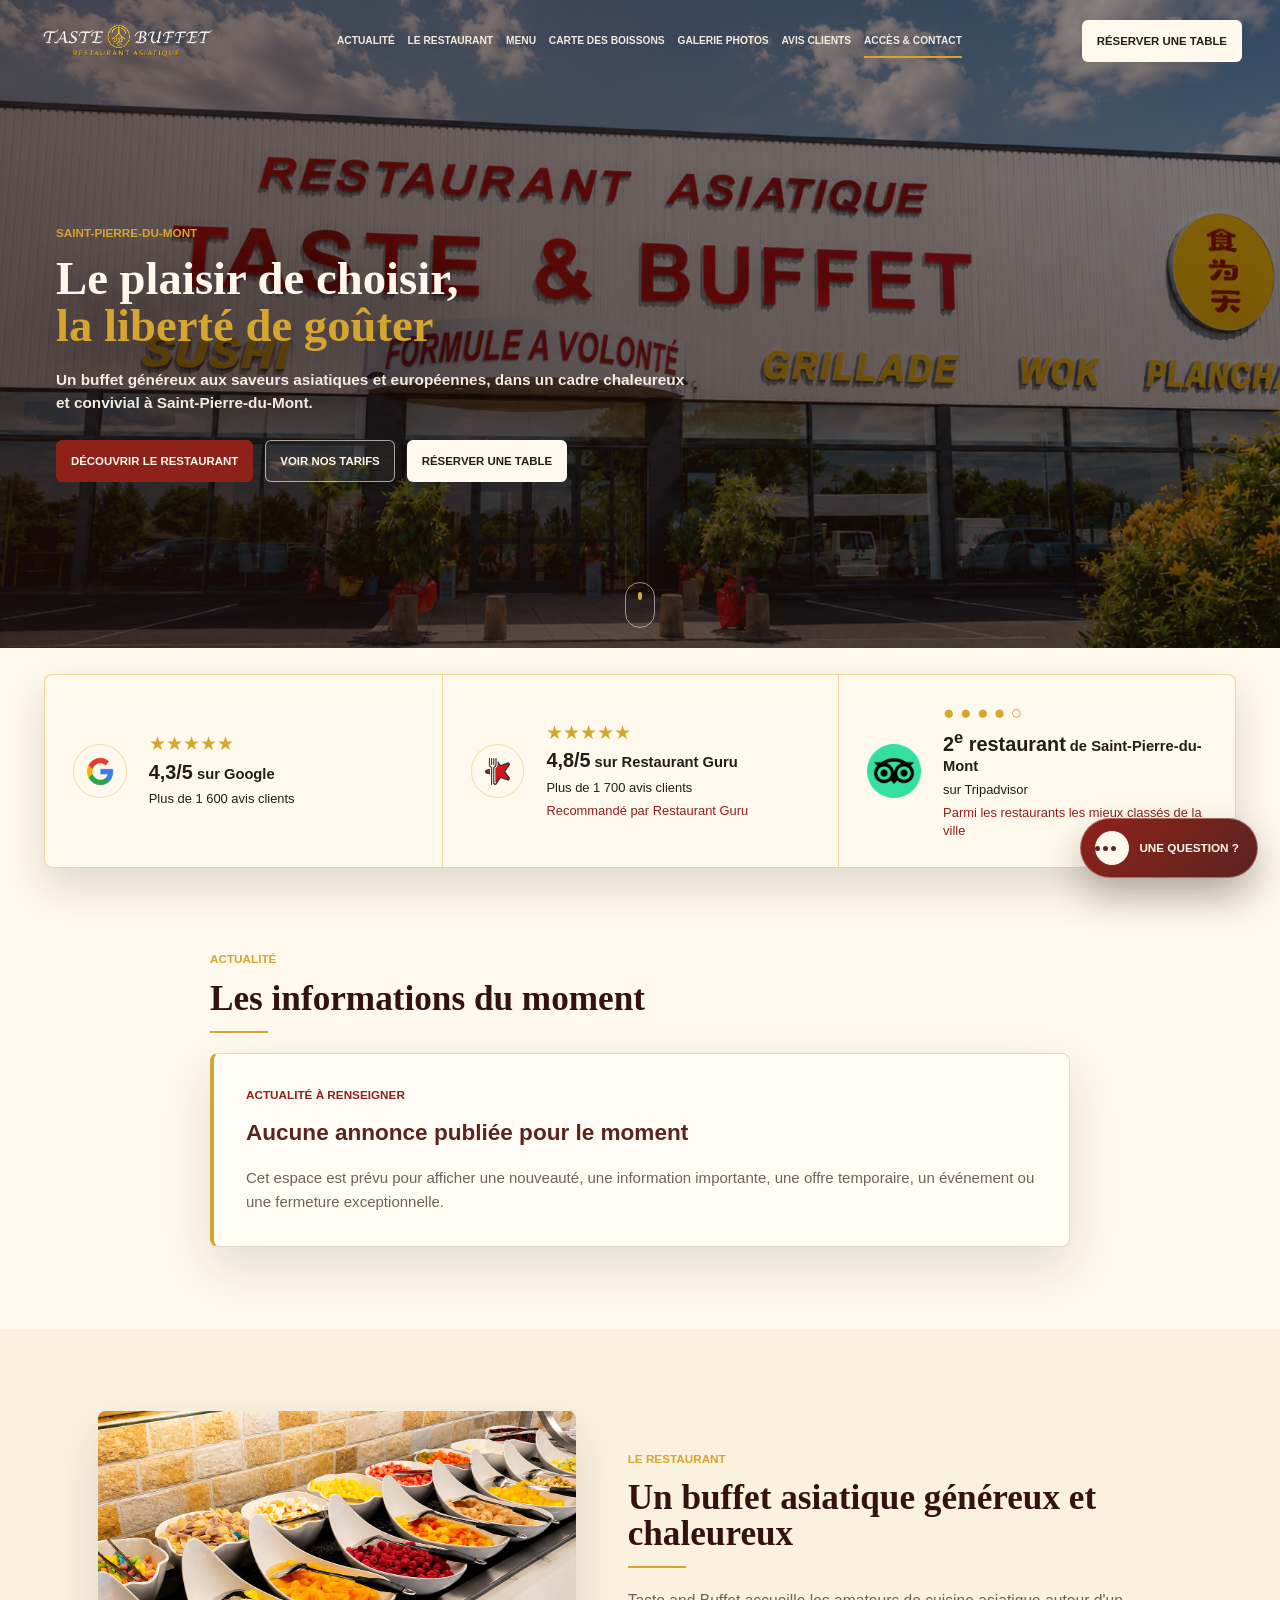
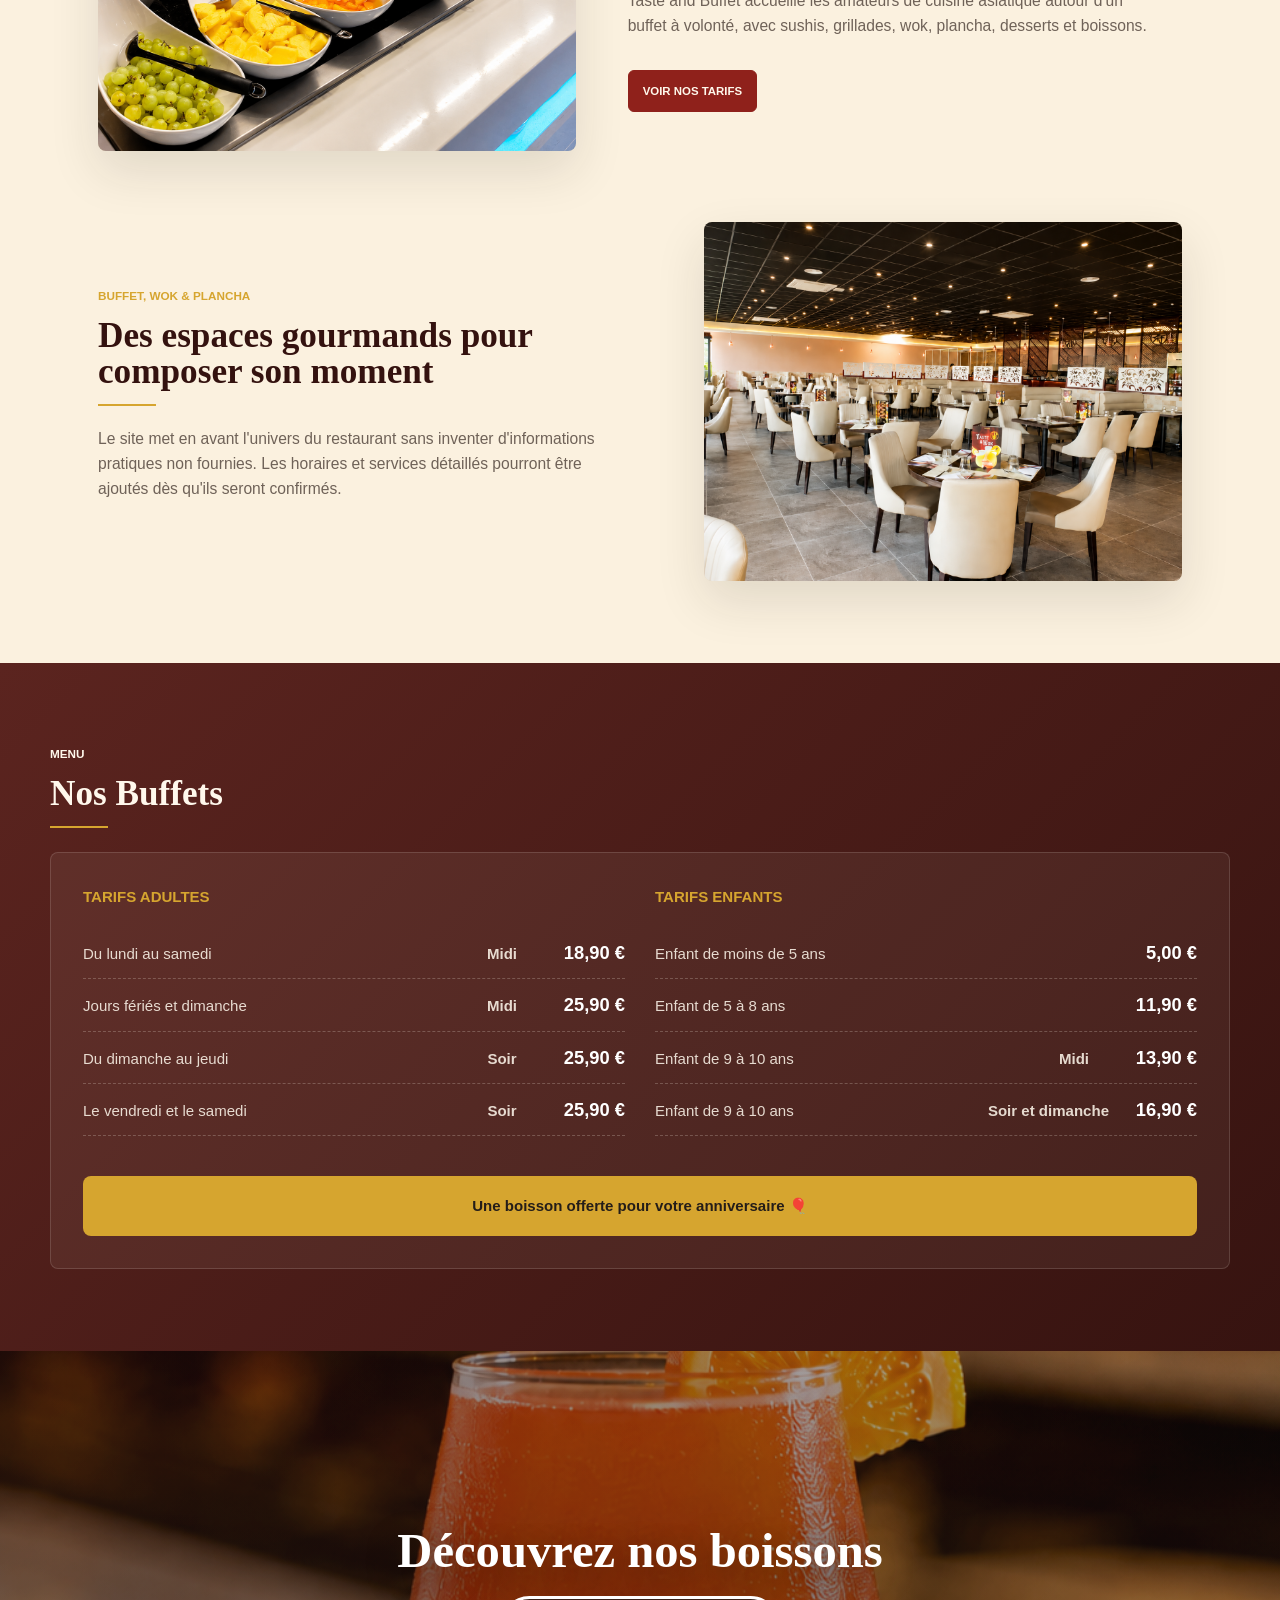
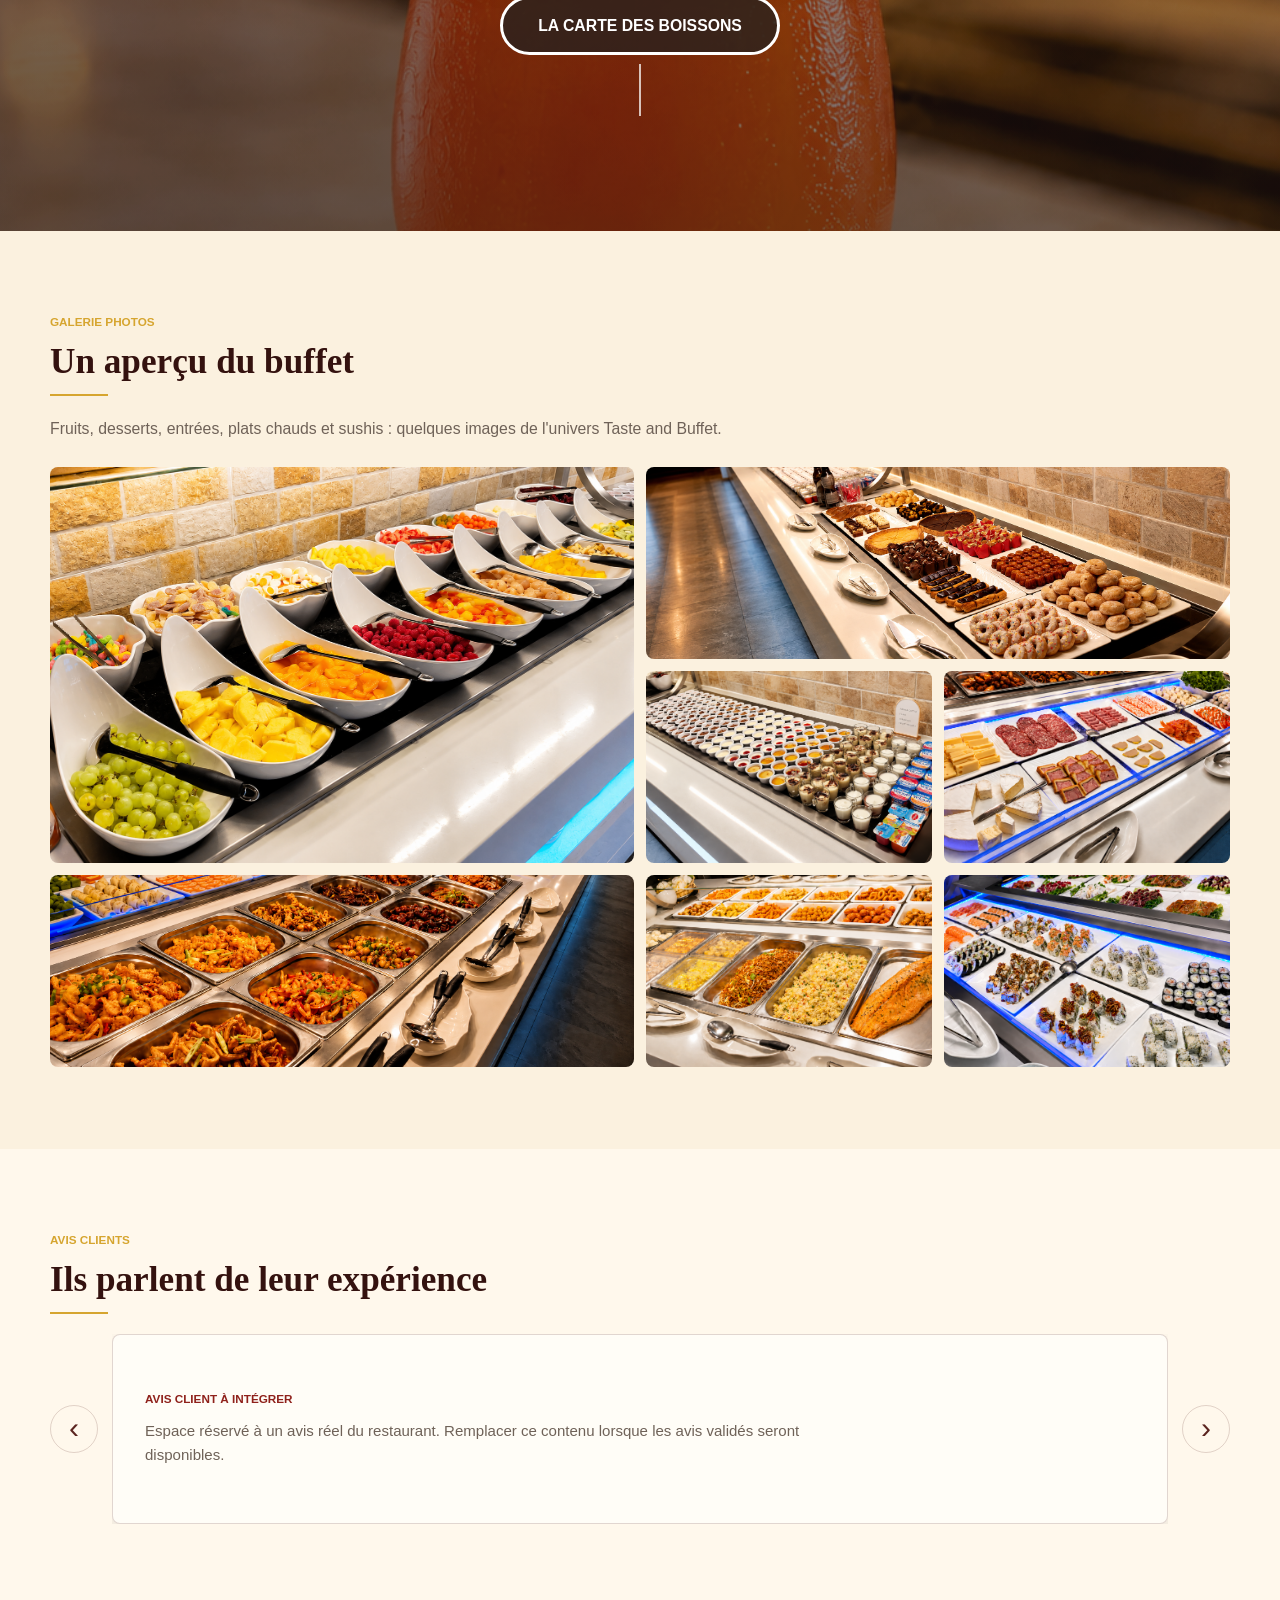
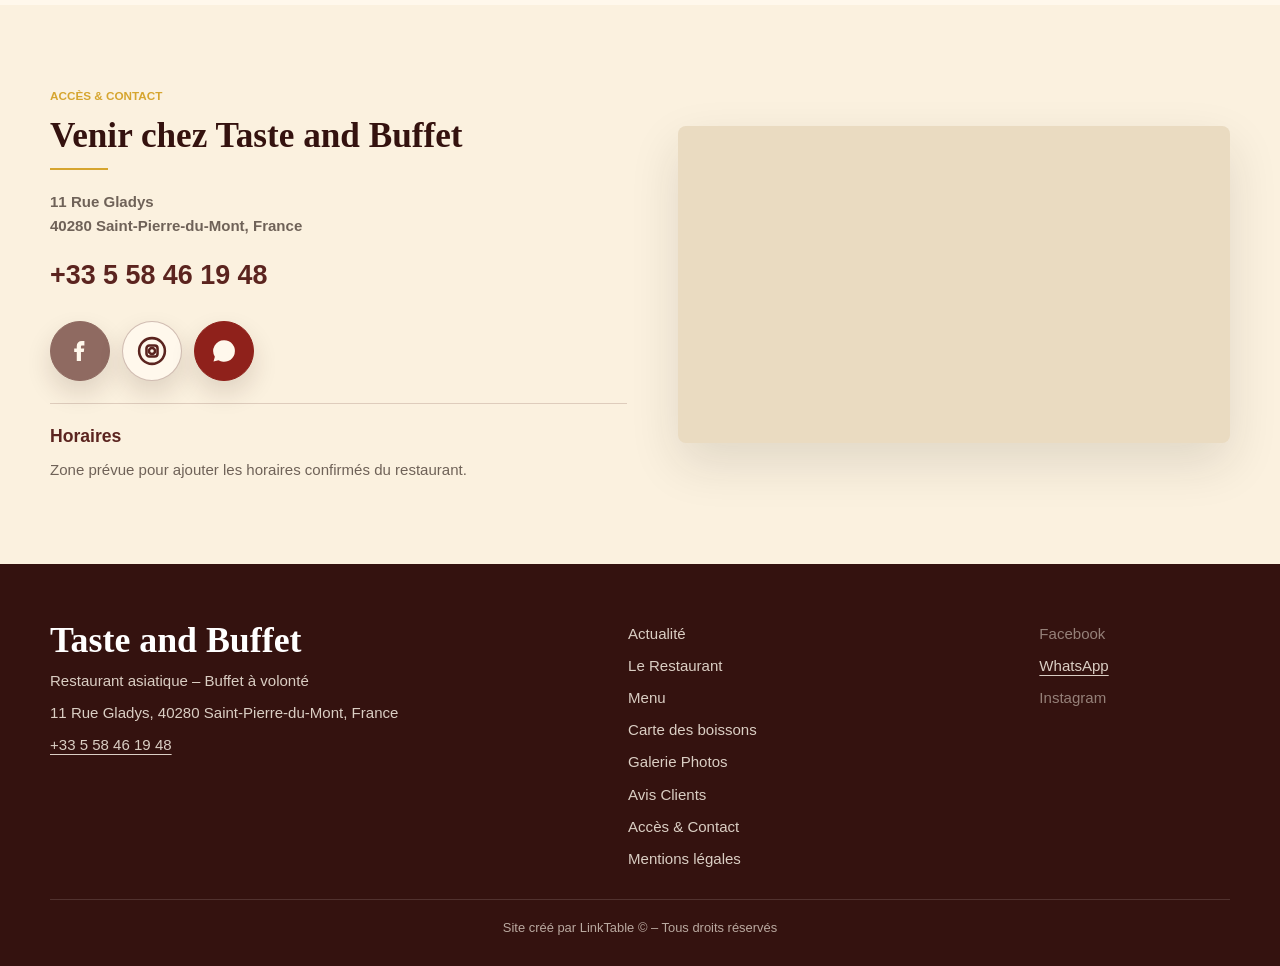
==== commit 2d5bc191: "Modification boutons sociaux contact" ====
--- a/index.html
+++ b/index.html
@@ -9,7 +9,7 @@
     />
     <title>Taste and Buffet | Restaurant asiatique - Buffet &agrave; volont&eacute;</title>
     <link rel="icon" href="data:," />
-    <link rel="stylesheet" href="style.css" />
+    <link rel="stylesheet" href="style.css?v=social-logos-2" />
   </head>
   <body>
     <header class="site-header" data-site-header>
@@ -338,6 +338,7 @@
         </div>
       </section>
 
+      <span class="sr-only" id="reservation" aria-hidden="true"></span>
       <section class="section section-contact" id="contact">
         <div class="section-inner contact-layout reveal">
           <div class="contact-copy">
@@ -350,16 +351,37 @@
             </address>
             <a class="phone-link" href="tel:+33558461948">+33 5 58 46 19 48</a>
             <div class="contact-actions">
-              <a class="button button-primary" href="tel:+33558461948">Appeler</a>
+              <!-- TODO: remplacer par le lien Facebook officiel du restaurant lorsqu'il sera fourni. -->
+              <a class="button contact-social-button social-facebook" href="#" aria-label="Facebook Taste and Buffet">
+                <svg viewBox="0 0 24 24" aria-hidden="true" focusable="false">
+                  <path d="M15.1 8.15h-1.85c-.38 0-.58.22-.58.65v1.45h2.3l-.32 2.42h-1.98V19h-2.95v-6.33H7.9v-2.42h1.82V8.52c0-2.1 1.25-3.52 3.75-3.52h1.63v3.15z" />
+                </svg>
+              </a>
+              <!-- TODO: remplacer par le lien Instagram officiel du restaurant lorsqu'il sera fourni. -->
               <a
-                class="button button-ghost-dark"
-                href="https://www.google.com/maps/search/?api=1&query=11%20Rue%20Gladys%2C%2040280%20Saint-Pierre-du-Mont%2C%20France"
+                class="button contact-social-button social-instagram"
+                href="#"
+                aria-label="Instagram Taste and Buffet"
+              >
+                <svg viewBox="0 0 24 24" aria-hidden="true" focusable="false">
+                  <circle cx="12" cy="12" r="9.1" />
+                  <rect x="8.1" y="8.1" width="7.8" height="7.8" rx="2" />
+                  <circle cx="12" cy="12" r="2.15" />
+                  <circle cx="15.2" cy="8.85" r="0.68" />
+                </svg>
+              </a>
+              <a
+                class="button contact-social-button social-whatsapp"
+                href="https://wa.me/33558461948"
                 target="_blank"
                 rel="noopener noreferrer"
+                aria-label="WhatsApp Taste and Buffet"
               >
-                Itin&eacute;raire
+                <svg viewBox="0 0 24 24" aria-hidden="true" focusable="false">
+                  <path d="M12.02 4.35a7.64 7.64 0 0 0-6.48 11.68L4.6 19.4l3.48-.91a7.64 7.64 0 1 0 3.94-14.14z" />
+                  <path d="M9.43 8.22c.16-.36.33-.37.49-.37h.43c.13 0 .34.05.52.4.18.36.62 1.47.67 1.58.05.1.08.23.02.37-.06.15-.1.23-.21.35l-.32.38c-.1.12-.21.24-.09.46.12.23.54.9 1.16 1.46.8.71 1.46.94 1.69 1.06.23.12.36.1.49-.06.15-.18.57-.67.72-.9.15-.24.31-.2.52-.12.22.08 1.38.65 1.62.77.24.12.4.18.46.28.06.1.06.59-.14 1.16-.2.56-1.14 1.08-1.61 1.14-.43.05-.96.07-1.55-.1-.36-.11-.82-.27-1.41-.53-2.48-1.07-4.1-3.57-4.22-3.73-.12-.16-1.01-1.35-1.01-2.58 0-1.23.64-1.82.88-2.08.23-.25.5-.31.67-.31h.25z" />
+                </svg>
               </a>
-              <a class="button button-light-dark" href="#reservation">R&eacute;server</a>
             </div>
             <div class="hours-placeholder">
               <h3>Horaires</h3>
@@ -377,34 +399,6 @@
         </div>
       </section>
 
-      <section class="reservation-block reveal" id="reservation">
-        <p class="section-kicker">R&eacute;servation</p>
-        <h2>R&eacute;server une table</h2>
-        <div class="title-line"></div>
-        <a class="reservation-phone" href="tel:+33558461948">+33 5 58 46 19 48</a>
-        <div class="social-row" aria-label="R&eacute;seaux sociaux">
-          <!-- TODO: remplacer par le lien Facebook officiel du restaurant lorsqu'il sera fourni. -->
-          <span class="social-button is-disabled" role="link" aria-disabled="true" aria-label="Facebook - lien &agrave; renseigner">
-            <span aria-hidden="true">f</span>
-          </span>
-          <a
-            class="social-button"
-            href="https://wa.me/33651863698?text=Bonjour%2C%20je%20souhaite%20obtenir%20des%20informations%20concernant%20Taste%20and%20Buffet."
-            target="_blank"
-            rel="noopener noreferrer"
-            aria-label="WhatsApp Taste and Buffet"
-          >
-            <svg viewBox="0 0 24 24" aria-hidden="true" focusable="false">
-              <path d="M12 3.5a8.1 8.1 0 0 0-7 12.2L4 20.5l4.9-1a8.1 8.1 0 1 0 3.1-16z" />
-              <path d="M9.2 8.1c.2-.4.4-.4.7-.4h.5c.2 0 .4.1.5.4l.7 1.6c.1.2.1.4 0 .6l-.4.5c-.1.2-.2.3 0 .6.4.7 1 1.4 1.7 1.8.3.2.5.2.7 0l.6-.7c.1-.2.4-.2.6-.1l1.6.8c.3.1.4.3.4.5 0 .8-.7 1.7-1.4 1.8-1.1.2-3-.4-4.5-1.8-1.4-1.4-2.3-3.2-2.2-4.4 0-.3.2-.6.3-.8z" />
-            </svg>
-          </a>
-          <!-- TODO: remplacer par le lien Instagram officiel du restaurant lorsqu'il sera fourni. -->
-          <span class="social-button is-disabled" role="link" aria-disabled="true" aria-label="Instagram - lien &agrave; renseigner">
-            <span aria-hidden="true">◎</span>
-          </span>
-        </div>
-      </section>
     </main>
 
     <footer class="site-footer">
--- a/style.css
+++ b/style.css
@@ -19,6 +19,7 @@
 }
 
 html {
+  font-size: 94%;
   scroll-behavior: smooth;
   scroll-padding-top: var(--header-height);
 }
@@ -107,7 +108,7 @@
   width: min(1360px, 100%);
   min-height: var(--header-height);
   margin: 0 auto;
-  padding: 10px clamp(16px, 4vw, 42px);
+  padding: 8px clamp(16px, 4vw, 38px);
   display: grid;
   grid-template-columns: auto 1fr auto;
   align-items: center;
@@ -117,7 +118,7 @@
 .brand {
   display: inline-flex;
   align-items: center;
-  width: clamp(160px, 16vw, 220px);
+  width: clamp(150px, 14vw, 200px);
   text-decoration: none;
 }
 
@@ -176,8 +177,8 @@
   display: inline-flex;
   align-items: center;
   justify-content: center;
-  min-height: 46px;
-  padding: 12px 16px;
+  min-height: 42px;
+  padding: 10px 14px;
   border: 1px solid transparent;
   border-radius: 6px;
   font-size: 0.76rem;
@@ -376,7 +377,6 @@
 
 .hero h1,
 .section h2,
-.reservation-block h2,
 .footer-inner h2 {
   margin: 0;
   font-family: Georgia, "Times New Roman", serif;
@@ -385,9 +385,9 @@
 }
 
 .hero-title {
-  max-width: 860px;
+  max-width: 780px;
   margin: 0;
-  font-size: clamp(2.55rem, 4.2vw, 4.35rem);
+  font-size: clamp(2.35rem, 3.65vw, 3.8rem);
   text-shadow: 0 12px 40px rgba(0, 0, 0, 0.38);
 }
 
@@ -404,13 +404,13 @@
   max-width: 640px;
   margin: 18px 0 0;
   color: rgba(255, 248, 236, 0.94);
-  font-size: clamp(0.98rem, 1.2vw, 1.2rem);
+  font-size: clamp(0.96rem, 1.2vw, 1.2rem);
   font-weight: 700;
   line-height: 1.5;
 }
 
 .hero-actions {
-  margin-top: 28px;
+  margin-top: 26px;
   display: flex;
   justify-content: flex-start;
   gap: 12px;
@@ -442,7 +442,7 @@
 }
 
 .section {
-  padding: clamp(50px, 6.4vw, 88px) clamp(18px, 4vw, 48px);
+  padding: clamp(50px, 6.4vw, 88px) clamp(18px, 4vw, 44px);
 }
 
 .section-inner,
@@ -455,10 +455,9 @@
   width: min(860px, 100%);
 }
 
-.section h2,
-.reservation-block h2 {
+.section h2 {
   color: var(--bordeaux-deep);
-  font-size: clamp(2.35rem, 3.3vw, 3.25rem);
+  font-size: clamp(2.05rem, 2.75vw, 2.7rem);
 }
 
 .title-line {
@@ -483,7 +482,7 @@
 .customer-ratings {
   position: relative;
   z-index: 4;
-  padding: clamp(14px, 2.4vw, 26px) clamp(18px, 4vw, 48px) 0;
+  padding: clamp(14px, 2.4vw, 26px) clamp(18px, 4vw, 44px) 0;
   background: var(--cream);
 }
 
@@ -540,20 +539,20 @@
 .rating-rank {
   margin-bottom: 6px;
   color: var(--gold);
-  font-size: clamp(1.16rem, 1.5vw, 1.48rem);
+  font-size: clamp(1.15rem, 1.5vw, 1.48rem);
   line-height: 1;
 }
 
 .rating-content p {
   margin: 0;
   color: var(--ink);
-  font-size: clamp(0.98rem, 1.15vw, 1.16rem);
+  font-size: clamp(0.94rem, 1.15vw, 1.16rem);
   font-weight: 800;
   line-height: 1.25;
 }
 
 .rating-content strong {
-  font-size: clamp(1.22rem, 1.55vw, 1.52rem);
+  font-size: clamp(1.18rem, 1.55vw, 1.52rem);
   font-weight: 900;
 }
 
@@ -562,7 +561,7 @@
   display: block;
   margin-top: 6px;
   color: var(--ink);
-  font-size: clamp(0.88rem, 1vw, 1rem);
+  font-size: clamp(0.86rem, 1vw, 1rem);
   line-height: 1.35;
 }
 
@@ -606,7 +605,7 @@
 
 .split-section {
   display: grid;
-  grid-template-columns: minmax(0, 1.1fr) minmax(320px, 0.9fr);
+  grid-template-columns: minmax(0, 0.82fr) minmax(320px, 0.95fr);
   align-items: center;
   gap: clamp(24px, 4vw, 52px);
   padding: 0 clamp(18px, 4vw, 48px);
@@ -617,7 +616,7 @@
 }
 
 .split-section-reverse {
-  grid-template-columns: minmax(320px, 0.9fr) minmax(0, 1.1fr);
+  grid-template-columns: minmax(320px, 0.95fr) minmax(0, 0.82fr);
 }
 
 .split-section-reverse .split-media {
@@ -625,11 +624,16 @@
 }
 
 .split-media {
-  min-height: clamp(260px, 34vw, 430px);
+  width: min(100%, 560px);
+  min-height: clamp(220px, 28vw, 340px);
   overflow: hidden;
   border-radius: 8px;
   background: var(--sand);
   box-shadow: var(--soft-shadow);
+}
+
+.split-section-reverse .split-media {
+  justify-self: end;
 }
 
 .split-media img {
@@ -943,7 +947,7 @@
 
 .contact-layout {
   display: grid;
-  grid-template-columns: minmax(0, 0.88fr) minmax(0, 1.12fr);
+  grid-template-columns: minmax(0, 0.92fr) minmax(0, 0.88fr);
   gap: clamp(24px, 4vw, 52px);
   align-items: stretch;
 }
@@ -966,8 +970,64 @@
 
 .contact-actions {
   display: flex;
-  gap: 10px;
+  margin-top: 6px;
+  gap: 12px;
   flex-wrap: wrap;
+}
+
+.contact-social-button {
+  width: 60px;
+  height: 60px;
+  min-width: 0;
+  padding: 0;
+  justify-content: center;
+  border-radius: 999px;
+  box-shadow: 0 12px 26px rgba(52, 18, 15, 0.14);
+}
+
+.contact-social-button svg {
+  width: 34px;
+  height: 34px;
+  flex: 0 0 auto;
+}
+
+.contact-social-button svg * {
+  fill: currentColor;
+}
+
+.contact-social-button.social-facebook {
+  color: var(--cream);
+  background: #8f6a61;
+  border-color: #8f6a61;
+}
+
+.contact-social-button.social-instagram {
+  color: var(--bordeaux);
+  background: var(--cream);
+  border-color: rgba(91, 36, 31, 0.28);
+}
+
+.contact-social-button.social-instagram svg * {
+  fill: none;
+  stroke: currentColor;
+  stroke-width: 1.8;
+}
+
+.contact-social-button.social-instagram svg circle:last-child {
+  fill: currentColor;
+  stroke: none;
+}
+
+.contact-social-button.social-whatsapp {
+  color: var(--cream);
+  background: var(--red);
+  border-color: var(--red);
+}
+
+.contact-social-button:hover {
+  color: var(--ink);
+  background: var(--gold);
+  border-color: var(--gold);
 }
 
 .hours-placeholder {
@@ -987,7 +1047,10 @@
 }
 
 .map-panel {
-  min-height: clamp(320px, 34vw, 380px);
+  justify-self: end;
+  align-self: center;
+  width: min(100%, 560px);
+  min-height: clamp(240px, 26vw, 310px);
   overflow: hidden;
   border-radius: 8px;
   background: var(--sand);
@@ -999,72 +1062,6 @@
   height: 100%;
   min-height: inherit;
   border: 0;
-}
-
-.reservation-block {
-  padding: clamp(52px, 7vw, 86px) clamp(18px, 4vw, 48px);
-  background: #fffdf7;
-  text-align: center;
-}
-
-.reservation-block .title-line {
-  margin-inline: auto;
-  transform-origin: center;
-}
-
-.reservation-phone {
-  display: inline-flex;
-  max-width: 100%;
-  margin: 4px auto 24px;
-  color: var(--bordeaux);
-  font-size: clamp(2.4rem, 4.5vw, 3.8rem);
-  font-weight: 900;
-  line-height: 1;
-  text-decoration: none;
-  overflow-wrap: anywhere;
-}
-
-.social-row {
-  display: flex;
-  justify-content: center;
-  gap: 18px;
-  flex-wrap: wrap;
-}
-
-.social-button {
-  width: 58px;
-  height: 58px;
-  display: inline-flex;
-  align-items: center;
-  justify-content: center;
-  border: 1px solid rgba(91, 36, 31, 0.22);
-  border-radius: 50%;
-  color: var(--cream);
-  background: var(--bordeaux);
-  font-size: 1.55rem;
-  font-weight: 900;
-  text-decoration: none;
-  transition:
-    transform 220ms ease,
-    background 220ms ease,
-    color 220ms ease;
-}
-
-.social-button svg {
-  width: 28px;
-  height: 28px;
-  fill: currentColor;
-}
-
-.social-button:hover {
-  transform: translateY(-4px);
-  color: var(--ink);
-  background: var(--gold);
-}
-
-.social-button.is-disabled {
-  opacity: 0.72;
-  cursor: not-allowed;
 }
 
 .site-footer {
@@ -1549,7 +1546,7 @@
 
 @media (max-width: 900px) {
   :root {
-    --header-height: 74px;
+    --header-height: 70px;
   }
 
   .header-inner {
@@ -1558,7 +1555,7 @@
   }
 
   .brand {
-    width: clamp(150px, 38vw, 230px);
+    width: clamp(140px, 35vw, 210px);
   }
 
   .header-reserve {
@@ -1571,7 +1568,7 @@
   }
 
   .hero-title {
-    font-size: clamp(2.45rem, 5.8vw, 3.65rem);
+    font-size: clamp(2.1rem, 5.2vw, 3.05rem);
   }
 
   .hero-subtitle {
@@ -1587,9 +1584,8 @@
     border-left: 0;
   }
 
-  .section h2,
-  .reservation-block h2 {
-    font-size: clamp(2.15rem, 4.8vw, 2.75rem);
+  .section h2 {
+    font-size: clamp(1.85rem, 4.2vw, 2.3rem);
   }
 
   .footer-inner h2 {
@@ -1602,10 +1598,6 @@
 
   .phone-link {
     font-size: 1.65rem;
-  }
-
-  .reservation-phone {
-    font-size: 3rem;
   }
 
   .split-section,
@@ -1618,6 +1610,7 @@
 
   .split-section-reverse .split-media {
     order: 0;
+    justify-self: start;
   }
 
   .split-copy {
@@ -1689,25 +1682,24 @@
   }
 
   .hero-content {
-    padding-top: 96px;
+    padding-top: 90px;
     padding-bottom: 58px;
   }
 
   .hero-title {
-    font-size: clamp(1.95rem, 7vw, 2.75rem);
+    font-size: clamp(1.65rem, 6.4vw, 2.25rem);
   }
 
   .hero-subtitle {
-    font-size: 1rem;
-  }
-
-  .section h2,
-  .reservation-block h2 {
-    font-size: 2.15rem;
+    font-size: 0.98rem;
+  }
+
+  .section h2 {
+    font-size: 1.85rem;
   }
 
   .footer-inner h2 {
-    font-size: 2rem;
+    font-size: 1.95rem;
   }
 
   .drinks-showcase {
@@ -1720,10 +1712,6 @@
     font-size: 2.3rem;
   }
 
-  .reservation-phone {
-    font-size: 2.35rem;
-  }
-
   .hero-actions {
     align-items: stretch;
     flex-direction: column;
@@ -1743,7 +1731,8 @@
 
   .split-media,
   .map-panel {
-    min-height: 260px;
+    width: 100%;
+    min-height: 210px;
   }
 
   .price-row,
@@ -1804,8 +1793,10 @@
     flex: 1 1 100%;
   }
 
-  .social-row {
-    gap: 14px;
+  .contact-actions .contact-social-button {
+    flex: 0 0 58px;
+    width: 58px;
+    height: 58px;
   }
 
   .lightbox {
@@ -1827,18 +1818,18 @@
 
 @media (max-width: 430px) {
   .header-inner {
-    padding-inline: 16px;
+    padding-inline: 14px;
   }
 
   .brand {
     justify-self: start;
-    width: min(58vw, 210px);
+    width: min(56vw, 190px);
   }
 
   .menu-toggle {
     justify-self: end;
-    width: 44px;
-    height: 44px;
+    width: 40px;
+    height: 40px;
   }
 
   .chat-launcher-text {
@@ -1862,17 +1853,16 @@
     width: 100%;
   }
 
-  .section h2,
-  .reservation-block h2 {
-    font-size: 1.95rem;
+  .section h2 {
+    font-size: 1.65rem;
   }
 
   .hero-title {
-    font-size: clamp(1.5rem, 6.5vw, 1.85rem);
+    font-size: clamp(1.32rem, 5.9vw, 1.58rem);
   }
 
   .hero-subtitle {
-    font-size: 1rem;
+    font-size: 0.92rem;
   }
 
   .footer-inner h2 {
@@ -1907,15 +1897,6 @@
 
   .phone-link {
     font-size: 1.35rem;
-  }
-
-  .reservation-phone {
-    font-size: 1.85rem;
-  }
-
-  .social-button {
-    width: 54px;
-    height: 54px;
   }
 
   .footer-inner {
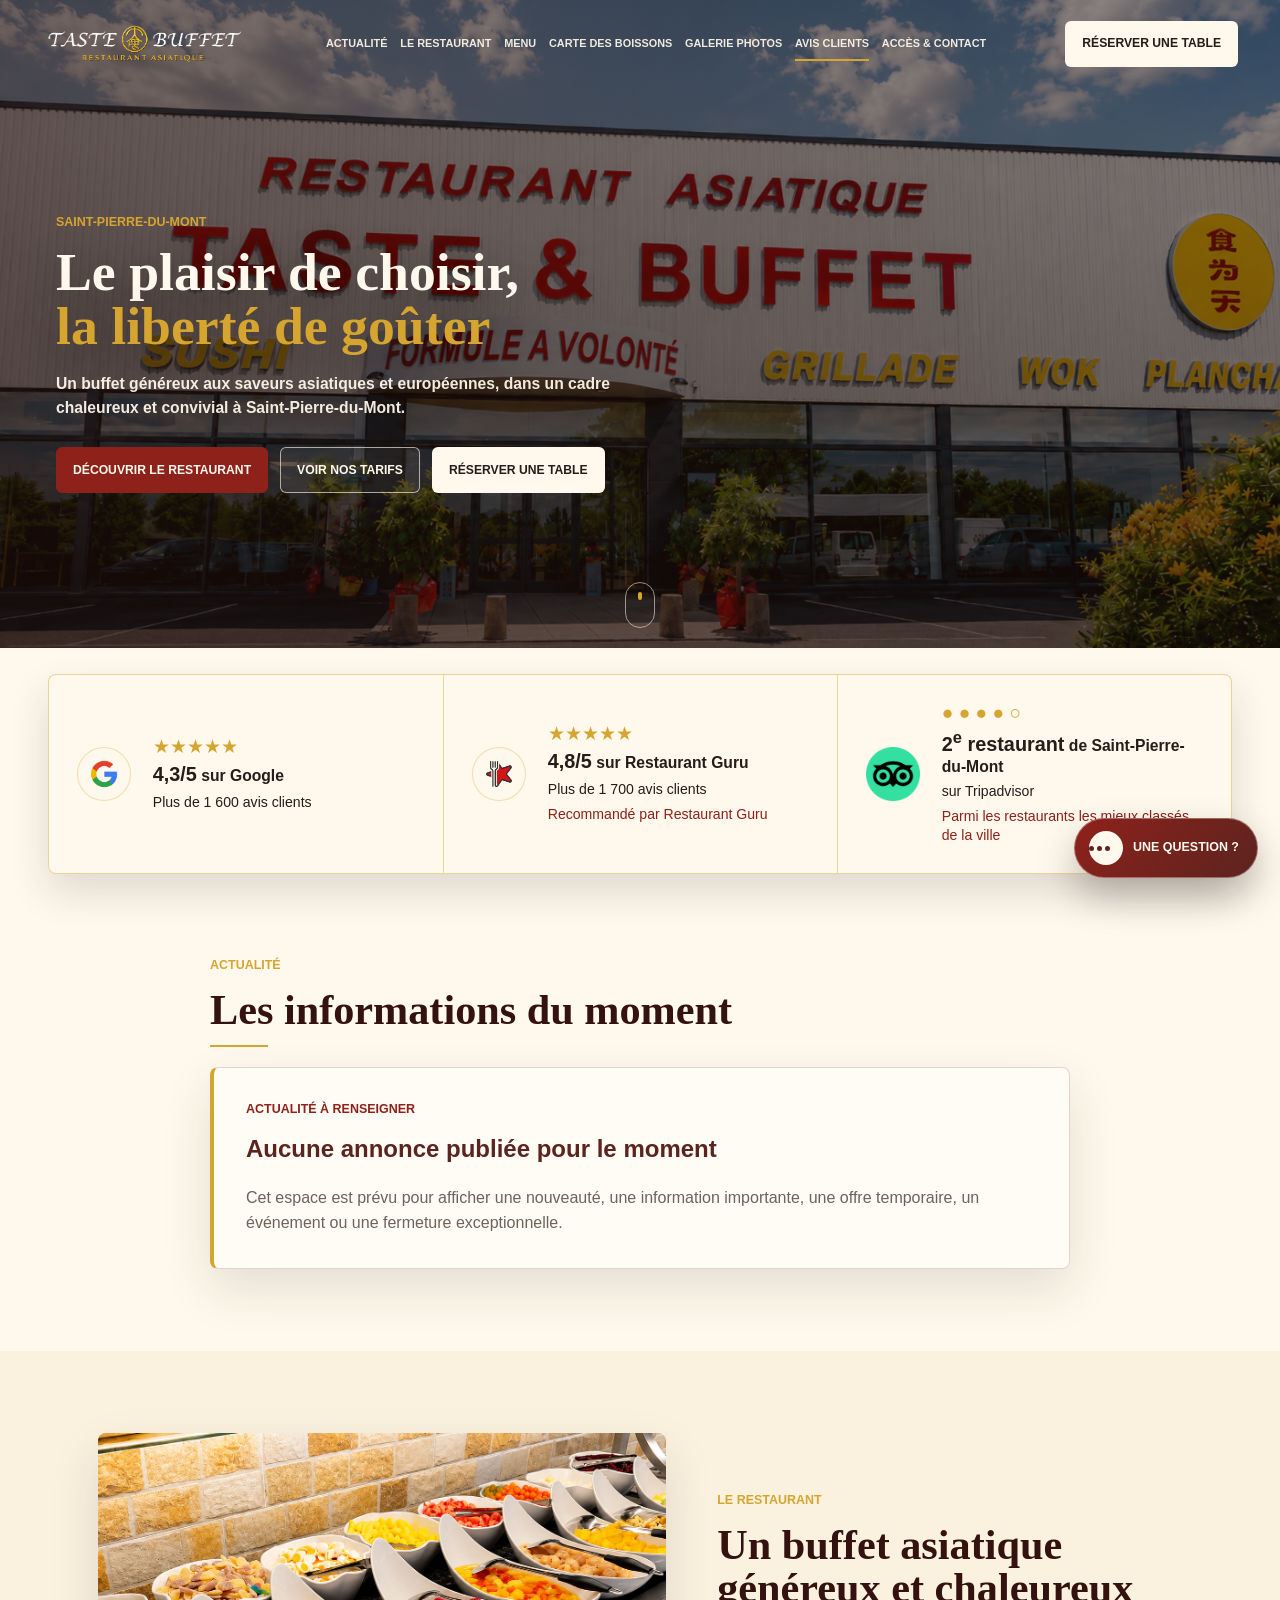
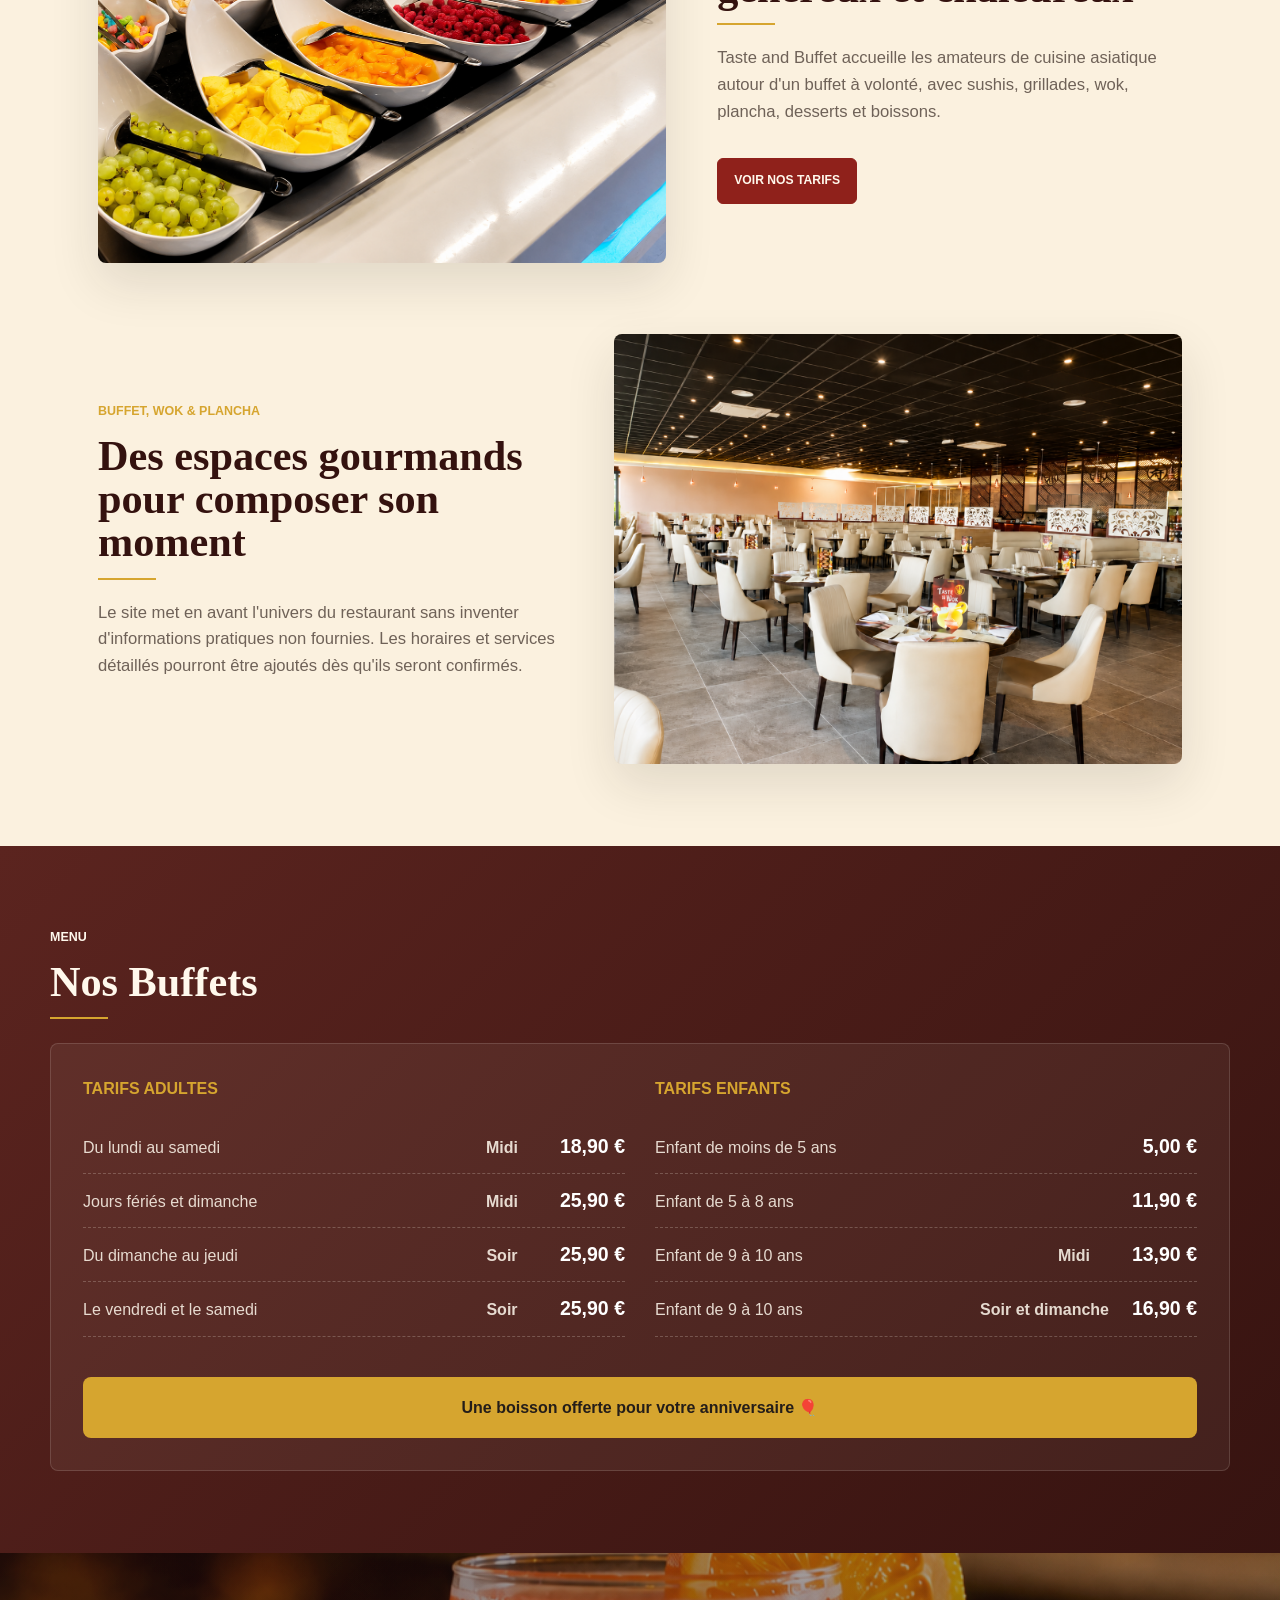
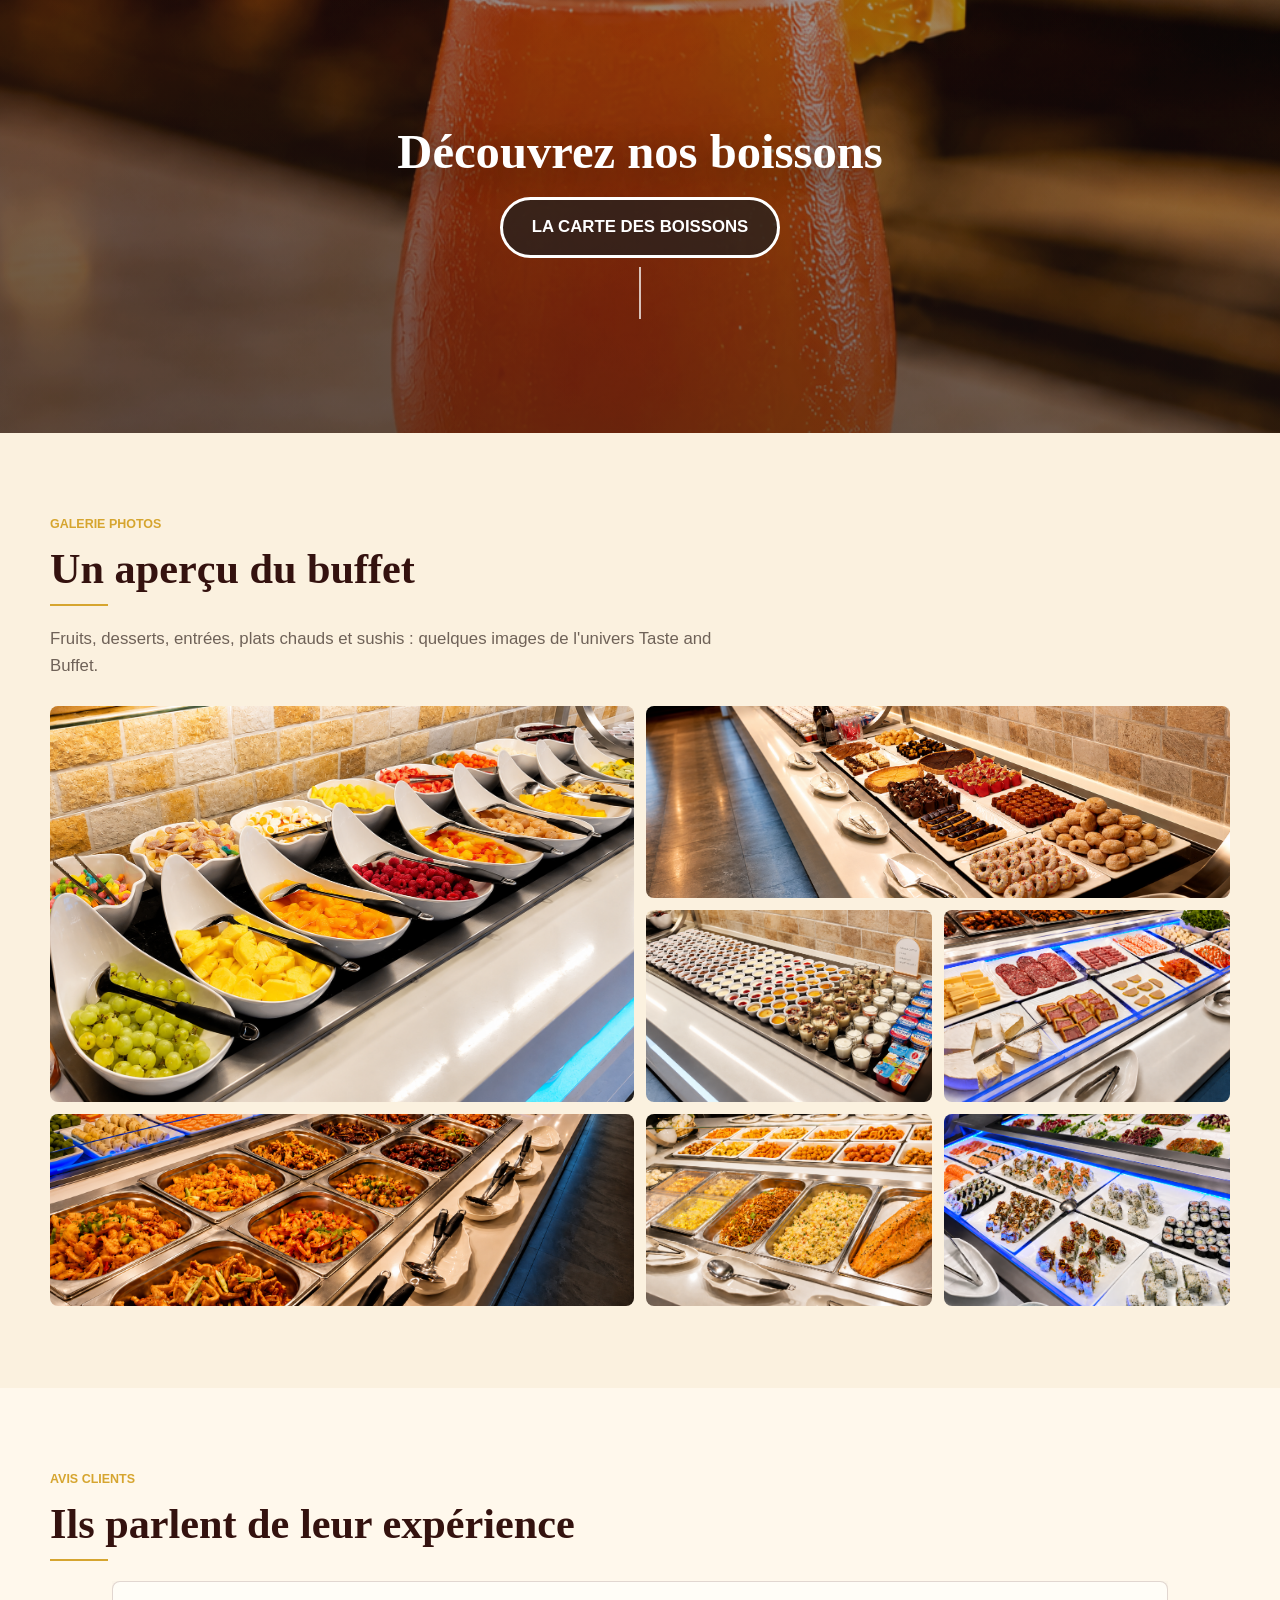
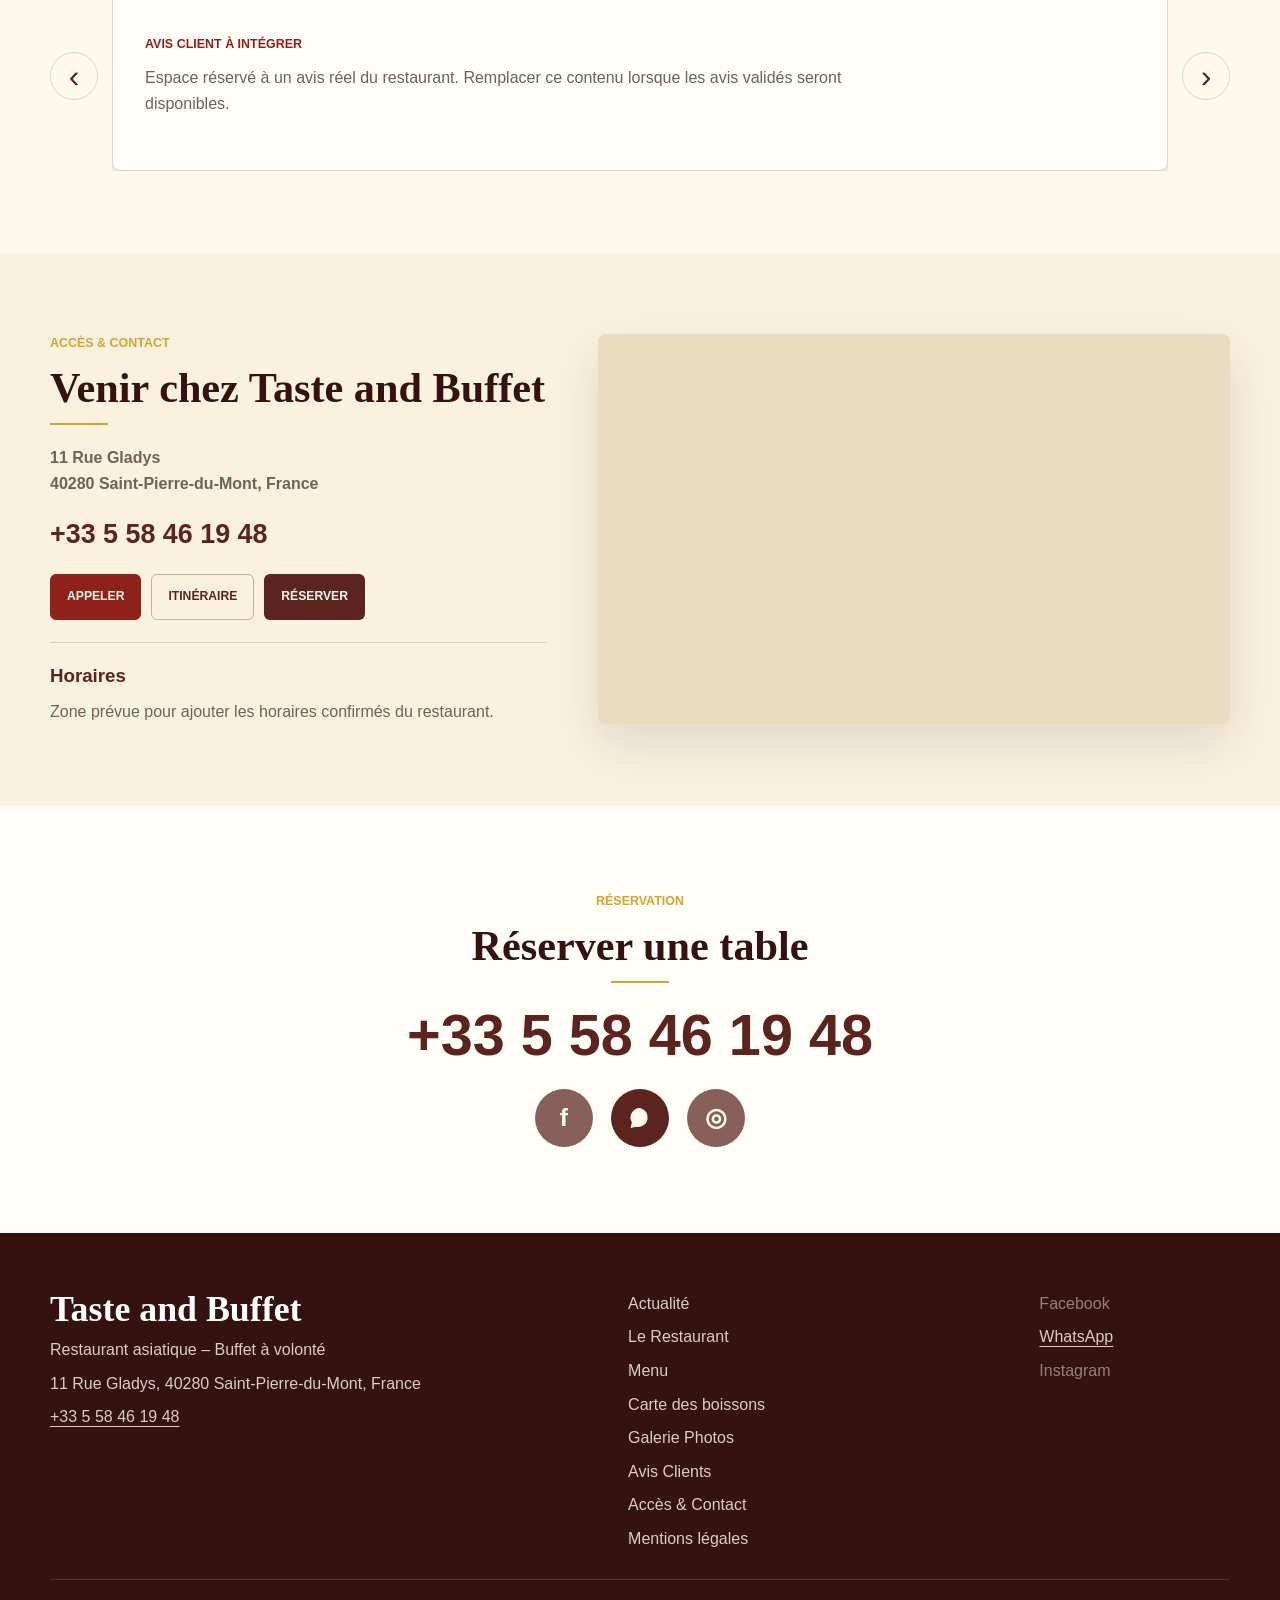
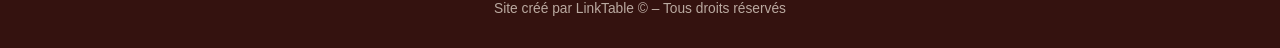
==== commit ab84d853: "bot - faq V1" ====
--- a/index.html
+++ b/index.html
@@ -9,7 +9,7 @@
     />
     <title>Taste and Buffet | Restaurant asiatique - Buffet &agrave; volont&eacute;</title>
     <link rel="icon" href="data:," />
-    <link rel="stylesheet" href="style.css?v=social-logos-2" />
+    <link rel="stylesheet" href="style.css" />
   </head>
   <body>
     <header class="site-header" data-site-header>
@@ -338,7 +338,6 @@
         </div>
       </section>
 
-      <span class="sr-only" id="reservation" aria-hidden="true"></span>
       <section class="section section-contact" id="contact">
         <div class="section-inner contact-layout reveal">
           <div class="contact-copy">
@@ -351,37 +350,16 @@
             </address>
             <a class="phone-link" href="tel:+33558461948">+33 5 58 46 19 48</a>
             <div class="contact-actions">
-              <!-- TODO: remplacer par le lien Facebook officiel du restaurant lorsqu'il sera fourni. -->
-              <a class="button contact-social-button social-facebook" href="#" aria-label="Facebook Taste and Buffet">
-                <svg viewBox="0 0 24 24" aria-hidden="true" focusable="false">
-                  <path d="M15.1 8.15h-1.85c-.38 0-.58.22-.58.65v1.45h2.3l-.32 2.42h-1.98V19h-2.95v-6.33H7.9v-2.42h1.82V8.52c0-2.1 1.25-3.52 3.75-3.52h1.63v3.15z" />
-                </svg>
-              </a>
-              <!-- TODO: remplacer par le lien Instagram officiel du restaurant lorsqu'il sera fourni. -->
+              <a class="button button-primary" href="tel:+33558461948">Appeler</a>
               <a
-                class="button contact-social-button social-instagram"
-                href="#"
-                aria-label="Instagram Taste and Buffet"
-              >
-                <svg viewBox="0 0 24 24" aria-hidden="true" focusable="false">
-                  <circle cx="12" cy="12" r="9.1" />
-                  <rect x="8.1" y="8.1" width="7.8" height="7.8" rx="2" />
-                  <circle cx="12" cy="12" r="2.15" />
-                  <circle cx="15.2" cy="8.85" r="0.68" />
-                </svg>
-              </a>
-              <a
-                class="button contact-social-button social-whatsapp"
-                href="https://wa.me/33558461948"
+                class="button button-ghost-dark"
+                href="https://www.google.com/maps/search/?api=1&query=11%20Rue%20Gladys%2C%2040280%20Saint-Pierre-du-Mont%2C%20France"
                 target="_blank"
                 rel="noopener noreferrer"
-                aria-label="WhatsApp Taste and Buffet"
               >
-                <svg viewBox="0 0 24 24" aria-hidden="true" focusable="false">
-                  <path d="M12.02 4.35a7.64 7.64 0 0 0-6.48 11.68L4.6 19.4l3.48-.91a7.64 7.64 0 1 0 3.94-14.14z" />
-                  <path d="M9.43 8.22c.16-.36.33-.37.49-.37h.43c.13 0 .34.05.52.4.18.36.62 1.47.67 1.58.05.1.08.23.02.37-.06.15-.1.23-.21.35l-.32.38c-.1.12-.21.24-.09.46.12.23.54.9 1.16 1.46.8.71 1.46.94 1.69 1.06.23.12.36.1.49-.06.15-.18.57-.67.72-.9.15-.24.31-.2.52-.12.22.08 1.38.65 1.62.77.24.12.4.18.46.28.06.1.06.59-.14 1.16-.2.56-1.14 1.08-1.61 1.14-.43.05-.96.07-1.55-.1-.36-.11-.82-.27-1.41-.53-2.48-1.07-4.1-3.57-4.22-3.73-.12-.16-1.01-1.35-1.01-2.58 0-1.23.64-1.82.88-2.08.23-.25.5-.31.67-.31h.25z" />
-                </svg>
+                Itin&eacute;raire
               </a>
+              <a class="button button-light-dark" href="#reservation">R&eacute;server</a>
             </div>
             <div class="hours-placeholder">
               <h3>Horaires</h3>
@@ -399,6 +377,34 @@
         </div>
       </section>
 
+      <section class="reservation-block reveal" id="reservation">
+        <p class="section-kicker">R&eacute;servation</p>
+        <h2>R&eacute;server une table</h2>
+        <div class="title-line"></div>
+        <a class="reservation-phone" href="tel:+33558461948">+33 5 58 46 19 48</a>
+        <div class="social-row" aria-label="R&eacute;seaux sociaux">
+          <!-- TODO: remplacer par le lien Facebook officiel du restaurant lorsqu'il sera fourni. -->
+          <span class="social-button is-disabled" role="link" aria-disabled="true" aria-label="Facebook - lien &agrave; renseigner">
+            <span aria-hidden="true">f</span>
+          </span>
+          <a
+            class="social-button"
+            href="https://wa.me/33651863698?text=Bonjour%2C%20je%20souhaite%20obtenir%20des%20informations%20concernant%20Taste%20and%20Buffet."
+            target="_blank"
+            rel="noopener noreferrer"
+            aria-label="WhatsApp Taste and Buffet"
+          >
+            <svg viewBox="0 0 24 24" aria-hidden="true" focusable="false">
+              <path d="M12 3.5a8.1 8.1 0 0 0-7 12.2L4 20.5l4.9-1a8.1 8.1 0 1 0 3.1-16z" />
+              <path d="M9.2 8.1c.2-.4.4-.4.7-.4h.5c.2 0 .4.1.5.4l.7 1.6c.1.2.1.4 0 .6l-.4.5c-.1.2-.2.3 0 .6.4.7 1 1.4 1.7 1.8.3.2.5.2.7 0l.6-.7c.1-.2.4-.2.6-.1l1.6.8c.3.1.4.3.4.5 0 .8-.7 1.7-1.4 1.8-1.1.2-3-.4-4.5-1.8-1.4-1.4-2.3-3.2-2.2-4.4 0-.3.2-.6.3-.8z" />
+            </svg>
+          </a>
+          <!-- TODO: remplacer par le lien Instagram officiel du restaurant lorsqu'il sera fourni. -->
+          <span class="social-button is-disabled" role="link" aria-disabled="true" aria-label="Instagram - lien &agrave; renseigner">
+            <span aria-hidden="true">◎</span>
+          </span>
+        </div>
+      </section>
     </main>
 
     <footer class="site-footer">
@@ -484,35 +490,31 @@
 
         <div class="chat-status">
           <span aria-hidden="true"></span>
-          Maquette visuelle, chatbot non connect&eacute;
+          FAQ instantan&eacute;e du restaurant
         </div>
 
         <div class="chat-messages" aria-live="polite" data-chat-messages>
           <article class="chat-message chat-message-bot">
-            <p>Bonjour, je peux vous aider &agrave; trouver les tarifs, l'adresse ou les infos de r&eacute;servation.</p>
+            <p>Bonjour, que souhaitez-vous savoir sur Taste and Buffet&nbsp;?</p>
           </article>
-          <article class="chat-message chat-message-user">
-            <p>Quels sont vos tarifs le midi ?</p>
-          </article>
-          <article class="chat-message chat-message-bot">
-            <p>Exemple de r&eacute;ponse : les tarifs seront affich&eacute;s ici depuis la FAQ ou une future API.</p>
-          </article>
-        </div>
-
-        <div class="chat-suggestions" aria-label="Questions rapides">
-          <button type="button" data-chat-suggestion="Quels sont les tarifs ?">Tarifs</button>
-          <button type="button" data-chat-suggestion="Comment r&eacute;server ?">R&eacute;servation</button>
-          <button type="button" data-chat-suggestion="O&ugrave; se trouve le restaurant ?">Adresse</button>
+        </div>
+
+        <div class="chat-suggestions" aria-label="Questions rapides" data-chat-suggestions>
+          <button type="button" data-chat-topic="Horaires">Horaires</button>
+          <button type="button" data-chat-topic="Tarifs">Tarifs</button>
+          <button type="button" data-chat-topic="Buffet">Le buffet</button>
+          <button type="button" data-chat-topic="Réserver">R&eacute;server</button>
         </div>
 
         <form class="chat-form" data-chat-form>
           <label class="sr-only" for="chatInput">Votre question</label>
-          <input id="chatInput" type="text" placeholder="Posez votre question..." autocomplete="off" data-chat-input />
+          <input id="chatInput" type="text" maxlength="180" placeholder="Posez votre question..." autocomplete="off" autocapitalize="sentences" data-chat-input />
           <button type="submit">Envoyer</button>
         </form>
       </div>
     </section>
 
-    <script src="home.js?v=chatbox-visual-2"></script>
+    <script src="faq-data.js?v=1"></script>
+    <script src="home.js?v=faq-assistant-1"></script>
   </body>
 </html>
--- a/style.css
+++ b/style.css
@@ -19,7 +19,6 @@
 }
 
 html {
-  font-size: 94%;
   scroll-behavior: smooth;
   scroll-padding-top: var(--header-height);
 }
@@ -108,7 +107,7 @@
   width: min(1360px, 100%);
   min-height: var(--header-height);
   margin: 0 auto;
-  padding: 8px clamp(16px, 4vw, 38px);
+  padding: 10px clamp(16px, 4vw, 42px);
   display: grid;
   grid-template-columns: auto 1fr auto;
   align-items: center;
@@ -118,7 +117,7 @@
 .brand {
   display: inline-flex;
   align-items: center;
-  width: clamp(150px, 14vw, 200px);
+  width: clamp(160px, 16vw, 220px);
   text-decoration: none;
 }
 
@@ -177,8 +176,8 @@
   display: inline-flex;
   align-items: center;
   justify-content: center;
-  min-height: 42px;
-  padding: 10px 14px;
+  min-height: 46px;
+  padding: 12px 16px;
   border: 1px solid transparent;
   border-radius: 6px;
   font-size: 0.76rem;
@@ -377,6 +376,7 @@
 
 .hero h1,
 .section h2,
+.reservation-block h2,
 .footer-inner h2 {
   margin: 0;
   font-family: Georgia, "Times New Roman", serif;
@@ -385,9 +385,9 @@
 }
 
 .hero-title {
-  max-width: 780px;
+  max-width: 860px;
   margin: 0;
-  font-size: clamp(2.35rem, 3.65vw, 3.8rem);
+  font-size: clamp(2.55rem, 4.2vw, 4.35rem);
   text-shadow: 0 12px 40px rgba(0, 0, 0, 0.38);
 }
 
@@ -404,13 +404,13 @@
   max-width: 640px;
   margin: 18px 0 0;
   color: rgba(255, 248, 236, 0.94);
-  font-size: clamp(0.96rem, 1.2vw, 1.2rem);
+  font-size: clamp(0.98rem, 1.2vw, 1.2rem);
   font-weight: 700;
   line-height: 1.5;
 }
 
 .hero-actions {
-  margin-top: 26px;
+  margin-top: 28px;
   display: flex;
   justify-content: flex-start;
   gap: 12px;
@@ -442,7 +442,7 @@
 }
 
 .section {
-  padding: clamp(50px, 6.4vw, 88px) clamp(18px, 4vw, 44px);
+  padding: clamp(50px, 6.4vw, 88px) clamp(18px, 4vw, 48px);
 }
 
 .section-inner,
@@ -455,9 +455,10 @@
   width: min(860px, 100%);
 }
 
-.section h2 {
+.section h2,
+.reservation-block h2 {
   color: var(--bordeaux-deep);
-  font-size: clamp(2.05rem, 2.75vw, 2.7rem);
+  font-size: clamp(2.35rem, 3.3vw, 3.25rem);
 }
 
 .title-line {
@@ -482,7 +483,7 @@
 .customer-ratings {
   position: relative;
   z-index: 4;
-  padding: clamp(14px, 2.4vw, 26px) clamp(18px, 4vw, 44px) 0;
+  padding: clamp(14px, 2.4vw, 26px) clamp(18px, 4vw, 48px) 0;
   background: var(--cream);
 }
 
@@ -539,20 +540,20 @@
 .rating-rank {
   margin-bottom: 6px;
   color: var(--gold);
-  font-size: clamp(1.15rem, 1.5vw, 1.48rem);
+  font-size: clamp(1.16rem, 1.5vw, 1.48rem);
   line-height: 1;
 }
 
 .rating-content p {
   margin: 0;
   color: var(--ink);
-  font-size: clamp(0.94rem, 1.15vw, 1.16rem);
+  font-size: clamp(0.98rem, 1.15vw, 1.16rem);
   font-weight: 800;
   line-height: 1.25;
 }
 
 .rating-content strong {
-  font-size: clamp(1.18rem, 1.55vw, 1.52rem);
+  font-size: clamp(1.22rem, 1.55vw, 1.52rem);
   font-weight: 900;
 }
 
@@ -561,7 +562,7 @@
   display: block;
   margin-top: 6px;
   color: var(--ink);
-  font-size: clamp(0.86rem, 1vw, 1rem);
+  font-size: clamp(0.88rem, 1vw, 1rem);
   line-height: 1.35;
 }
 
@@ -605,7 +606,7 @@
 
 .split-section {
   display: grid;
-  grid-template-columns: minmax(0, 0.82fr) minmax(320px, 0.95fr);
+  grid-template-columns: minmax(0, 1.1fr) minmax(320px, 0.9fr);
   align-items: center;
   gap: clamp(24px, 4vw, 52px);
   padding: 0 clamp(18px, 4vw, 48px);
@@ -616,7 +617,7 @@
 }
 
 .split-section-reverse {
-  grid-template-columns: minmax(320px, 0.95fr) minmax(0, 0.82fr);
+  grid-template-columns: minmax(320px, 0.9fr) minmax(0, 1.1fr);
 }
 
 .split-section-reverse .split-media {
@@ -624,16 +625,11 @@
 }
 
 .split-media {
-  width: min(100%, 560px);
-  min-height: clamp(220px, 28vw, 340px);
+  min-height: clamp(260px, 34vw, 430px);
   overflow: hidden;
   border-radius: 8px;
   background: var(--sand);
   box-shadow: var(--soft-shadow);
-}
-
-.split-section-reverse .split-media {
-  justify-self: end;
 }
 
 .split-media img {
@@ -947,7 +943,7 @@
 
 .contact-layout {
   display: grid;
-  grid-template-columns: minmax(0, 0.92fr) minmax(0, 0.88fr);
+  grid-template-columns: minmax(0, 0.88fr) minmax(0, 1.12fr);
   gap: clamp(24px, 4vw, 52px);
   align-items: stretch;
 }
@@ -970,64 +966,8 @@
 
 .contact-actions {
   display: flex;
-  margin-top: 6px;
-  gap: 12px;
+  gap: 10px;
   flex-wrap: wrap;
-}
-
-.contact-social-button {
-  width: 60px;
-  height: 60px;
-  min-width: 0;
-  padding: 0;
-  justify-content: center;
-  border-radius: 999px;
-  box-shadow: 0 12px 26px rgba(52, 18, 15, 0.14);
-}
-
-.contact-social-button svg {
-  width: 34px;
-  height: 34px;
-  flex: 0 0 auto;
-}
-
-.contact-social-button svg * {
-  fill: currentColor;
-}
-
-.contact-social-button.social-facebook {
-  color: var(--cream);
-  background: #8f6a61;
-  border-color: #8f6a61;
-}
-
-.contact-social-button.social-instagram {
-  color: var(--bordeaux);
-  background: var(--cream);
-  border-color: rgba(91, 36, 31, 0.28);
-}
-
-.contact-social-button.social-instagram svg * {
-  fill: none;
-  stroke: currentColor;
-  stroke-width: 1.8;
-}
-
-.contact-social-button.social-instagram svg circle:last-child {
-  fill: currentColor;
-  stroke: none;
-}
-
-.contact-social-button.social-whatsapp {
-  color: var(--cream);
-  background: var(--red);
-  border-color: var(--red);
-}
-
-.contact-social-button:hover {
-  color: var(--ink);
-  background: var(--gold);
-  border-color: var(--gold);
 }
 
 .hours-placeholder {
@@ -1047,10 +987,7 @@
 }
 
 .map-panel {
-  justify-self: end;
-  align-self: center;
-  width: min(100%, 560px);
-  min-height: clamp(240px, 26vw, 310px);
+  min-height: clamp(320px, 34vw, 380px);
   overflow: hidden;
   border-radius: 8px;
   background: var(--sand);
@@ -1062,6 +999,72 @@
   height: 100%;
   min-height: inherit;
   border: 0;
+}
+
+.reservation-block {
+  padding: clamp(52px, 7vw, 86px) clamp(18px, 4vw, 48px);
+  background: #fffdf7;
+  text-align: center;
+}
+
+.reservation-block .title-line {
+  margin-inline: auto;
+  transform-origin: center;
+}
+
+.reservation-phone {
+  display: inline-flex;
+  max-width: 100%;
+  margin: 4px auto 24px;
+  color: var(--bordeaux);
+  font-size: clamp(2.4rem, 4.5vw, 3.8rem);
+  font-weight: 900;
+  line-height: 1;
+  text-decoration: none;
+  overflow-wrap: anywhere;
+}
+
+.social-row {
+  display: flex;
+  justify-content: center;
+  gap: 18px;
+  flex-wrap: wrap;
+}
+
+.social-button {
+  width: 58px;
+  height: 58px;
+  display: inline-flex;
+  align-items: center;
+  justify-content: center;
+  border: 1px solid rgba(91, 36, 31, 0.22);
+  border-radius: 50%;
+  color: var(--cream);
+  background: var(--bordeaux);
+  font-size: 1.55rem;
+  font-weight: 900;
+  text-decoration: none;
+  transition:
+    transform 220ms ease,
+    background 220ms ease,
+    color 220ms ease;
+}
+
+.social-button svg {
+  width: 28px;
+  height: 28px;
+  fill: currentColor;
+}
+
+.social-button:hover {
+  transform: translateY(-4px);
+  color: var(--ink);
+  background: var(--gold);
+}
+
+.social-button.is-disabled {
+  opacity: 0.72;
+  cursor: not-allowed;
 }
 
 .site-footer {
@@ -1351,19 +1354,16 @@
 
 .chat-suggestions {
   display: flex;
+  flex-wrap: wrap;
   gap: 8px;
-  overflow-x: auto;
+  max-height: 138px;
+  overflow-y: auto;
   padding: 0 18px 14px;
   background: #fffdf7;
-  scrollbar-width: none;
-}
-
-.chat-suggestions::-webkit-scrollbar {
-  display: none;
 }
 
 .chat-suggestions button {
-  flex: 0 0 auto;
+  flex: 1 1 calc(50% - 4px);
   min-height: 34px;
   padding: 8px 11px;
   border: 1px solid rgba(91, 36, 31, 0.2);
@@ -1373,6 +1373,45 @@
   cursor: pointer;
   font-size: 0.78rem;
   font-weight: 900;
+  line-height: 1.25;
+  text-align: left;
+}
+
+.chat-suggestions.is-question-list button {
+  flex-basis: 100%;
+}
+
+.chat-phone-link {
+  display: inline-flex;
+  margin-top: 10px;
+  color: var(--bordeaux);
+  font-weight: 900;
+  text-underline-offset: 3px;
+}
+
+.chat-message-typing {
+  display: flex;
+  gap: 4px;
+  width: 58px;
+  min-height: 40px;
+  align-items: center;
+  justify-content: center;
+}
+
+.chat-message-typing span {
+  width: 6px;
+  height: 6px;
+  border-radius: 50%;
+  background: var(--bordeaux);
+  animation: chatTyping 900ms ease-in-out infinite;
+}
+
+.chat-message-typing span:nth-child(2) {
+  animation-delay: 120ms;
+}
+
+.chat-message-typing span:nth-child(3) {
+  animation-delay: 240ms;
 }
 
 .chat-form {
@@ -1526,6 +1565,19 @@
   }
 }
 
+@keyframes chatTyping {
+  0%,
+  60%,
+  100% {
+    opacity: 0.35;
+    transform: translateY(0);
+  }
+  30% {
+    opacity: 1;
+    transform: translateY(-3px);
+  }
+}
+
 @media (max-width: 1120px) {
   .header-inner {
     grid-template-columns: auto 1fr auto auto;
@@ -1546,7 +1598,7 @@
 
 @media (max-width: 900px) {
   :root {
-    --header-height: 70px;
+    --header-height: 74px;
   }
 
   .header-inner {
@@ -1555,7 +1607,7 @@
   }
 
   .brand {
-    width: clamp(140px, 35vw, 210px);
+    width: clamp(150px, 38vw, 230px);
   }
 
   .header-reserve {
@@ -1568,7 +1620,7 @@
   }
 
   .hero-title {
-    font-size: clamp(2.1rem, 5.2vw, 3.05rem);
+    font-size: clamp(2.45rem, 5.8vw, 3.65rem);
   }
 
   .hero-subtitle {
@@ -1584,8 +1636,9 @@
     border-left: 0;
   }
 
-  .section h2 {
-    font-size: clamp(1.85rem, 4.2vw, 2.3rem);
+  .section h2,
+  .reservation-block h2 {
+    font-size: clamp(2.15rem, 4.8vw, 2.75rem);
   }
 
   .footer-inner h2 {
@@ -1598,6 +1651,10 @@
 
   .phone-link {
     font-size: 1.65rem;
+  }
+
+  .reservation-phone {
+    font-size: 3rem;
   }
 
   .split-section,
@@ -1610,7 +1667,6 @@
 
   .split-section-reverse .split-media {
     order: 0;
-    justify-self: start;
   }
 
   .split-copy {
@@ -1682,24 +1738,25 @@
   }
 
   .hero-content {
-    padding-top: 90px;
+    padding-top: 96px;
     padding-bottom: 58px;
   }
 
   .hero-title {
-    font-size: clamp(1.65rem, 6.4vw, 2.25rem);
+    font-size: clamp(1.95rem, 7vw, 2.75rem);
   }
 
   .hero-subtitle {
-    font-size: 0.98rem;
-  }
-
-  .section h2 {
-    font-size: 1.85rem;
+    font-size: 1rem;
+  }
+
+  .section h2,
+  .reservation-block h2 {
+    font-size: 2.15rem;
   }
 
   .footer-inner h2 {
-    font-size: 1.95rem;
+    font-size: 2rem;
   }
 
   .drinks-showcase {
@@ -1712,6 +1769,10 @@
     font-size: 2.3rem;
   }
 
+  .reservation-phone {
+    font-size: 2.35rem;
+  }
+
   .hero-actions {
     align-items: stretch;
     flex-direction: column;
@@ -1731,8 +1792,7 @@
 
   .split-media,
   .map-panel {
-    width: 100%;
-    min-height: 210px;
+    min-height: 260px;
   }
 
   .price-row,
@@ -1793,10 +1853,8 @@
     flex: 1 1 100%;
   }
 
-  .contact-actions .contact-social-button {
-    flex: 0 0 58px;
-    width: 58px;
-    height: 58px;
+  .social-row {
+    gap: 14px;
   }
 
   .lightbox {
@@ -1818,18 +1876,18 @@
 
 @media (max-width: 430px) {
   .header-inner {
-    padding-inline: 14px;
+    padding-inline: 16px;
   }
 
   .brand {
     justify-self: start;
-    width: min(56vw, 190px);
+    width: min(58vw, 210px);
   }
 
   .menu-toggle {
     justify-self: end;
-    width: 40px;
-    height: 40px;
+    width: 44px;
+    height: 44px;
   }
 
   .chat-launcher-text {
@@ -1853,16 +1911,17 @@
     width: 100%;
   }
 
-  .section h2 {
-    font-size: 1.65rem;
+  .section h2,
+  .reservation-block h2 {
+    font-size: 1.95rem;
   }
 
   .hero-title {
-    font-size: clamp(1.32rem, 5.9vw, 1.58rem);
+    font-size: clamp(1.5rem, 6.5vw, 1.85rem);
   }
 
   .hero-subtitle {
-    font-size: 0.92rem;
+    font-size: 1rem;
   }
 
   .footer-inner h2 {
@@ -1897,6 +1956,15 @@
 
   .phone-link {
     font-size: 1.35rem;
+  }
+
+  .reservation-phone {
+    font-size: 1.85rem;
+  }
+
+  .social-button {
+    width: 54px;
+    height: 54px;
   }
 
   .footer-inner {
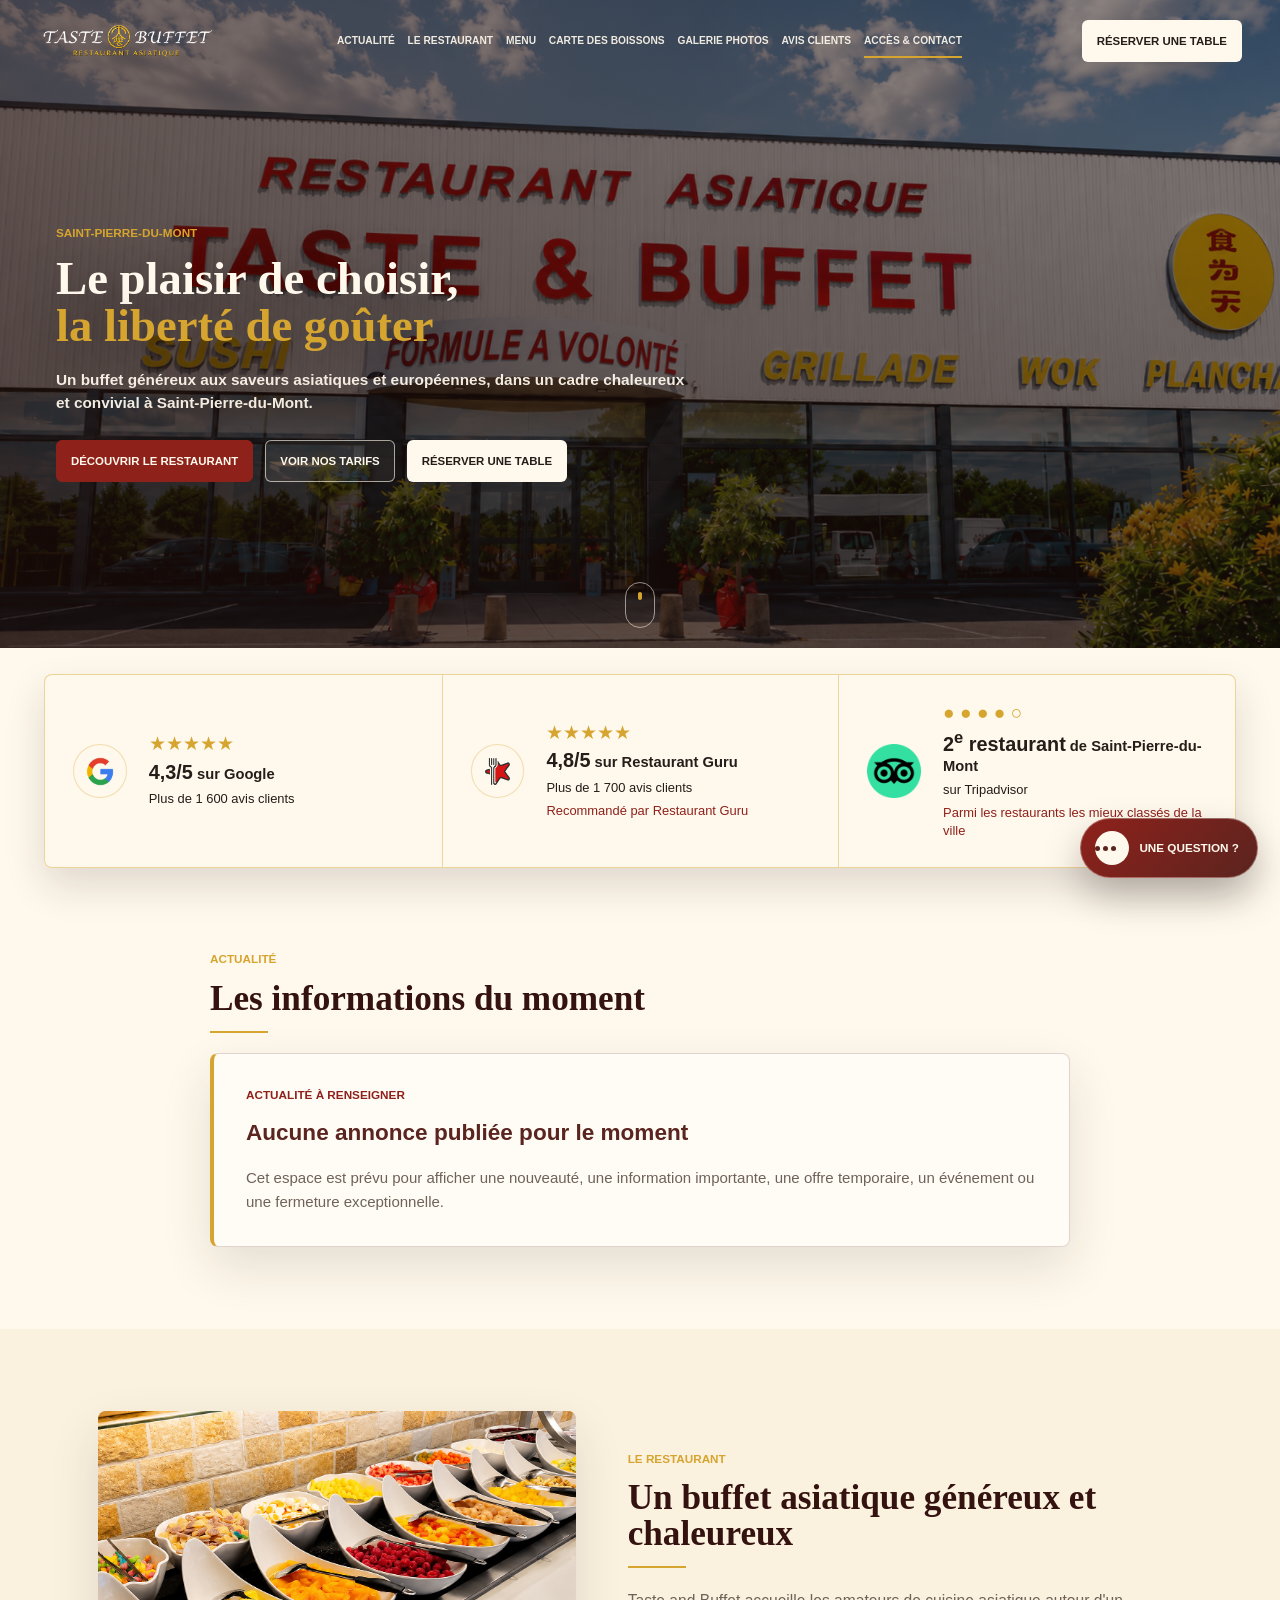
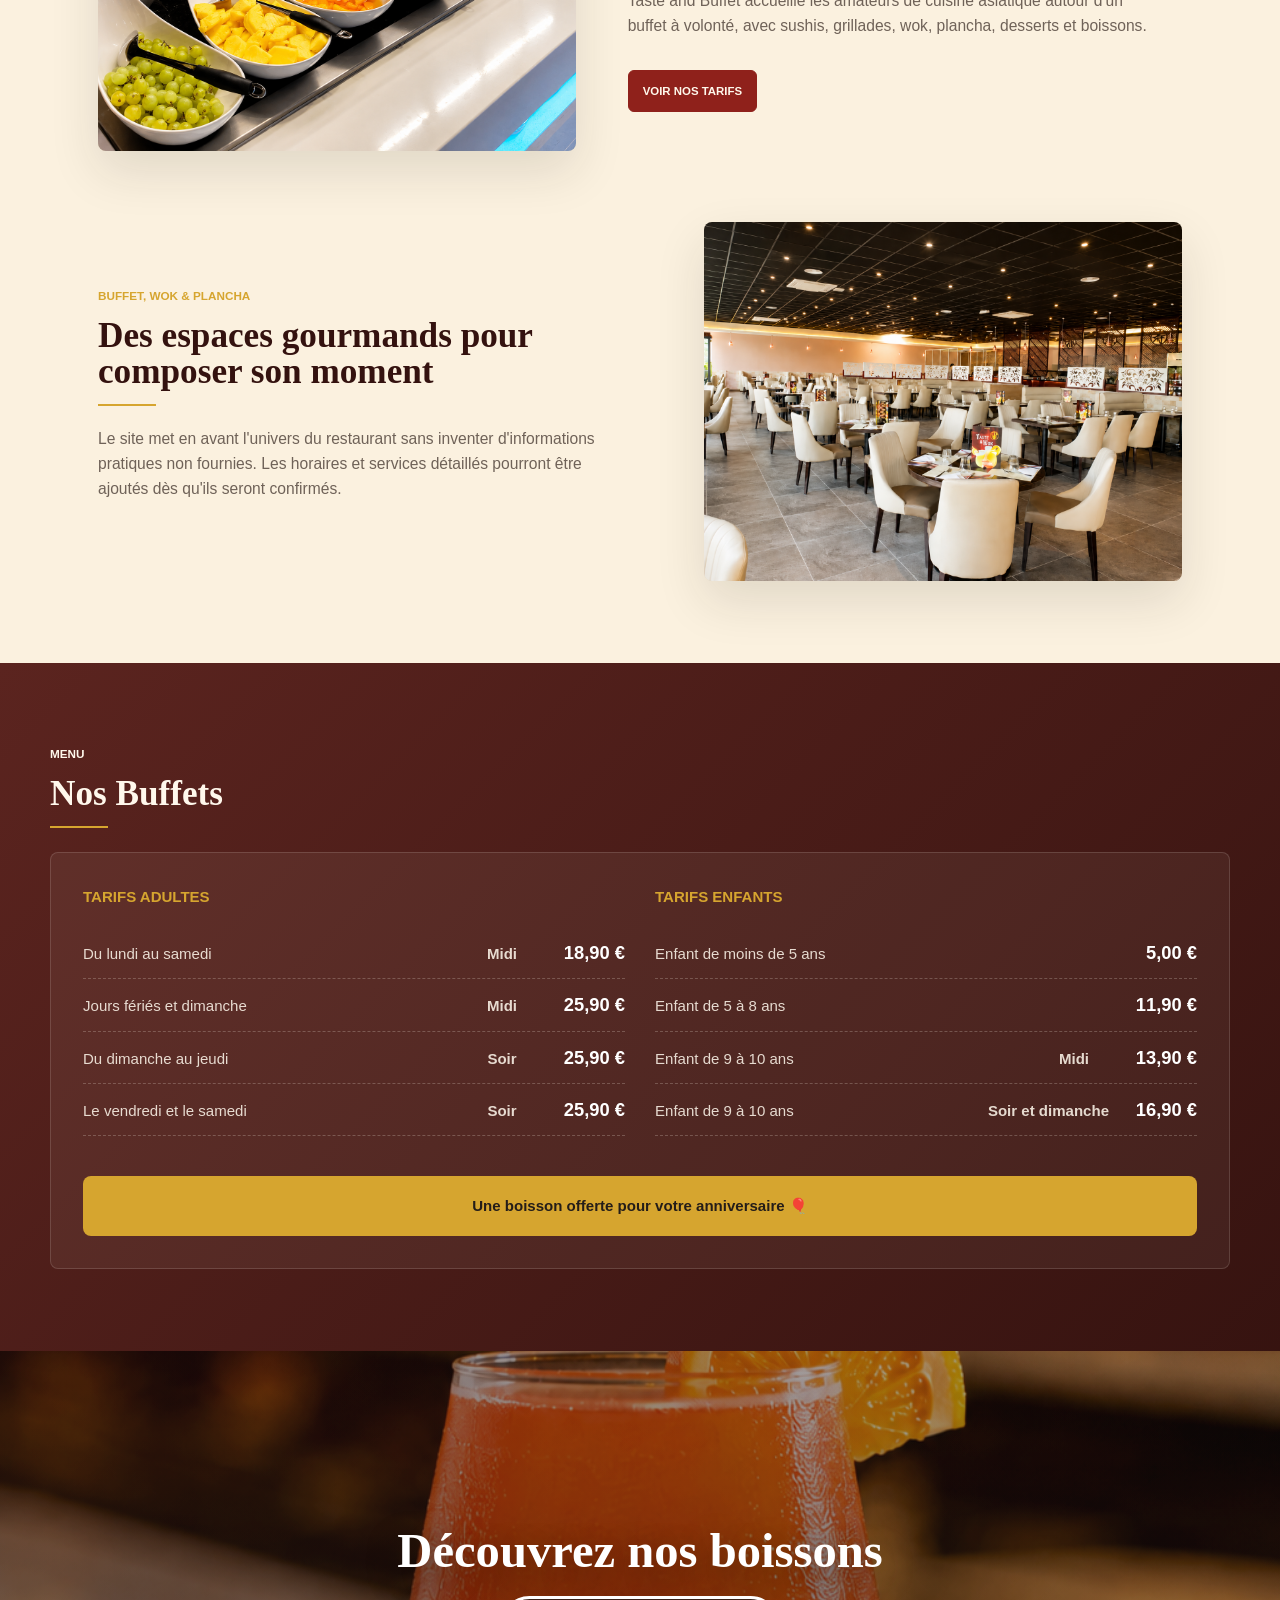
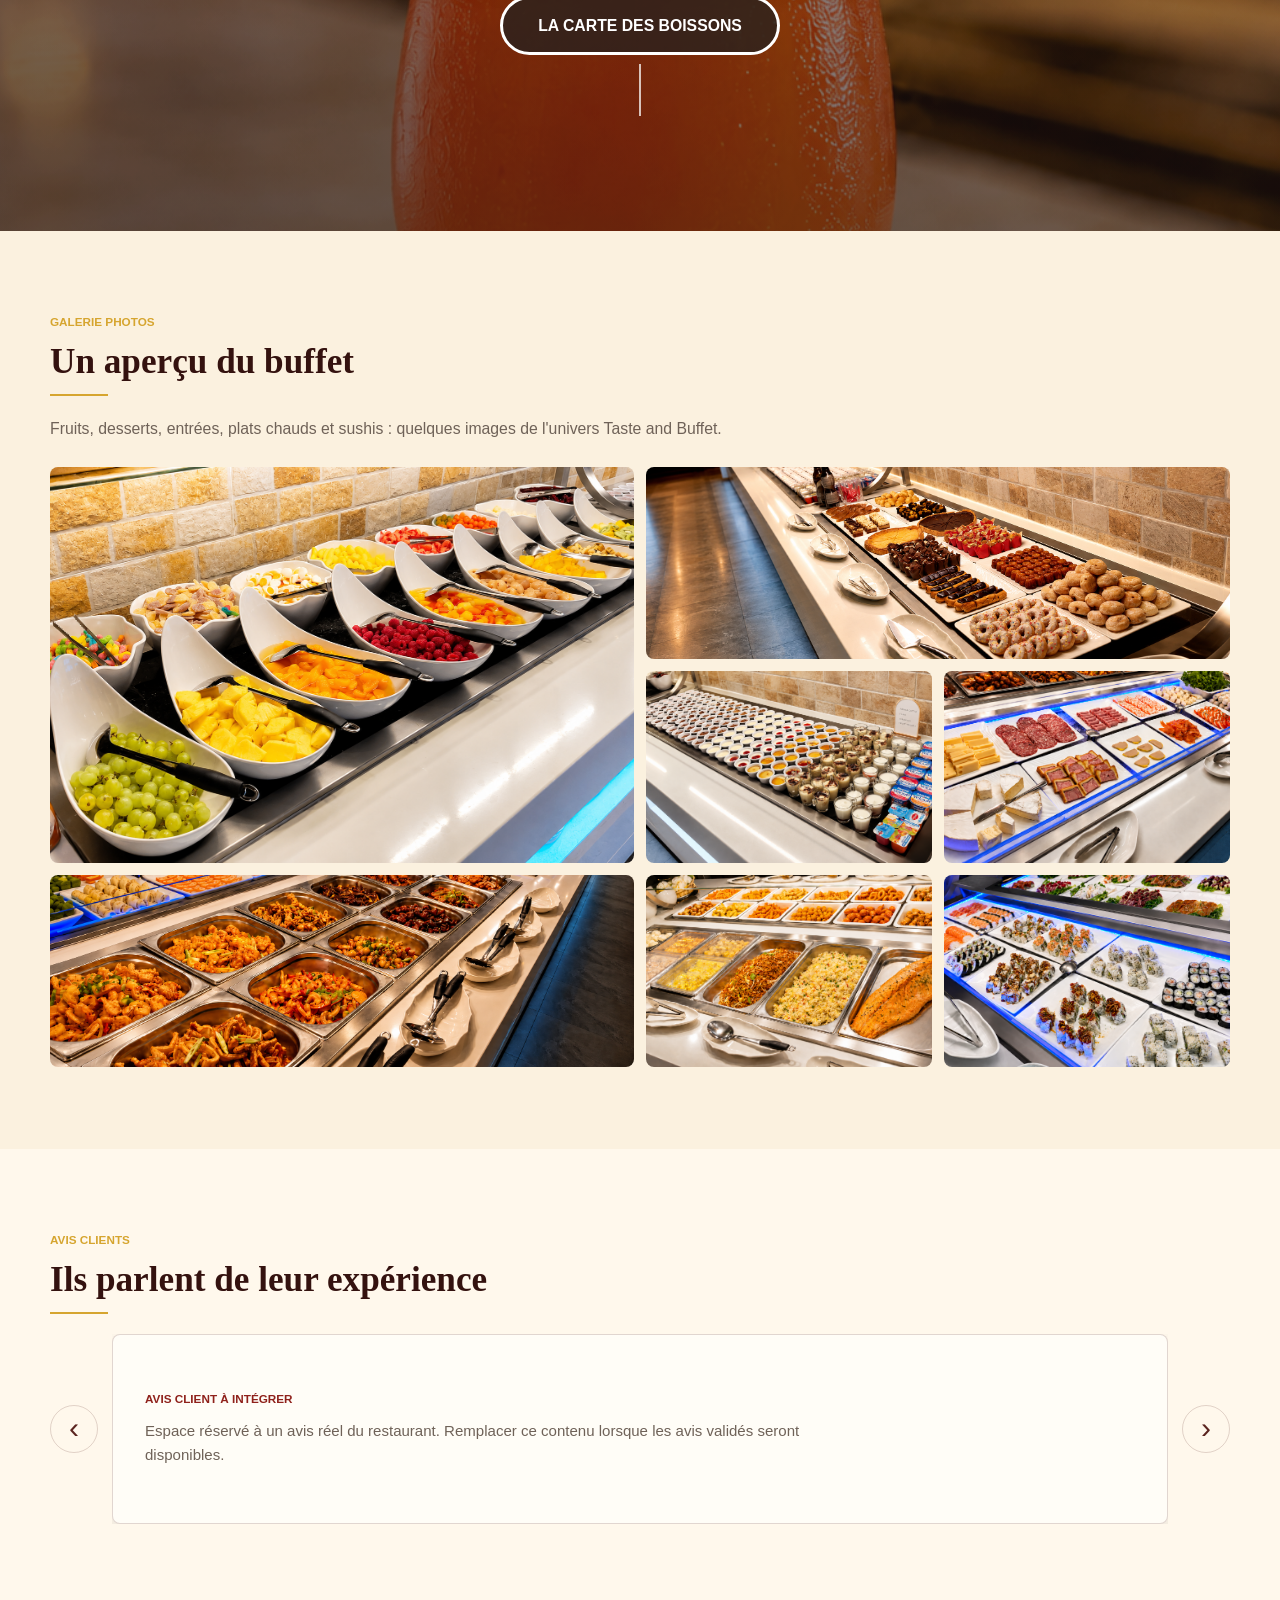
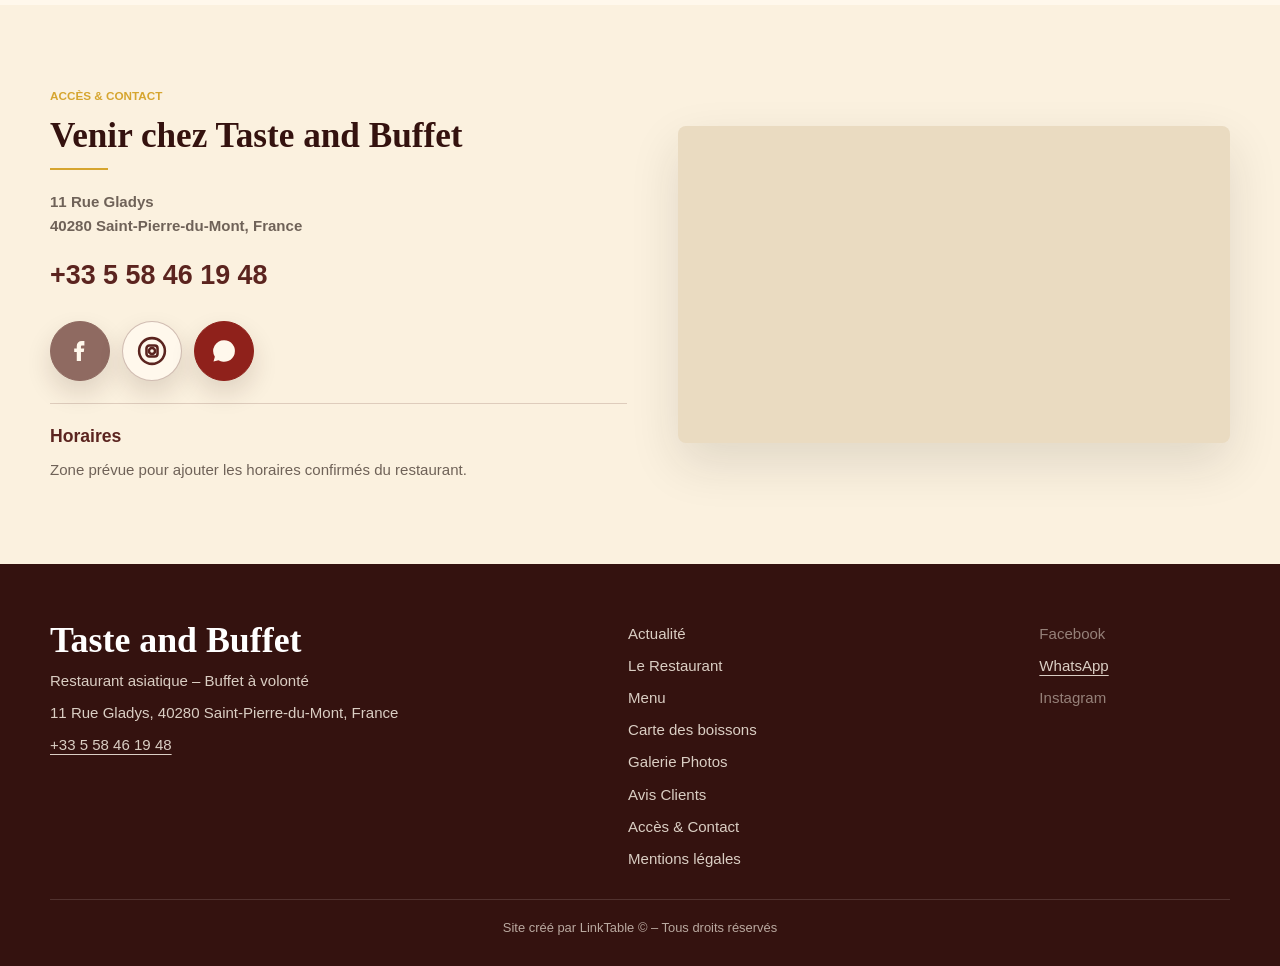
==== commit f7fca9a1: "Merge remote-tracking branch 'origin/dev' into dev" ====
--- a/index.html
+++ b/index.html
@@ -9,7 +9,7 @@
     />
     <title>Taste and Buffet | Restaurant asiatique - Buffet &agrave; volont&eacute;</title>
     <link rel="icon" href="data:," />
-    <link rel="stylesheet" href="style.css" />
+    <link rel="stylesheet" href="style.css?v=social-logos-2" />
   </head>
   <body>
     <header class="site-header" data-site-header>
@@ -338,6 +338,7 @@
         </div>
       </section>
 
+      <span class="sr-only" id="reservation" aria-hidden="true"></span>
       <section class="section section-contact" id="contact">
         <div class="section-inner contact-layout reveal">
           <div class="contact-copy">
@@ -350,16 +351,37 @@
             </address>
             <a class="phone-link" href="tel:+33558461948">+33 5 58 46 19 48</a>
             <div class="contact-actions">
-              <a class="button button-primary" href="tel:+33558461948">Appeler</a>
+              <!-- TODO: remplacer par le lien Facebook officiel du restaurant lorsqu'il sera fourni. -->
+              <a class="button contact-social-button social-facebook" href="#" aria-label="Facebook Taste and Buffet">
+                <svg viewBox="0 0 24 24" aria-hidden="true" focusable="false">
+                  <path d="M15.1 8.15h-1.85c-.38 0-.58.22-.58.65v1.45h2.3l-.32 2.42h-1.98V19h-2.95v-6.33H7.9v-2.42h1.82V8.52c0-2.1 1.25-3.52 3.75-3.52h1.63v3.15z" />
+                </svg>
+              </a>
+              <!-- TODO: remplacer par le lien Instagram officiel du restaurant lorsqu'il sera fourni. -->
               <a
-                class="button button-ghost-dark"
-                href="https://www.google.com/maps/search/?api=1&query=11%20Rue%20Gladys%2C%2040280%20Saint-Pierre-du-Mont%2C%20France"
+                class="button contact-social-button social-instagram"
+                href="#"
+                aria-label="Instagram Taste and Buffet"
+              >
+                <svg viewBox="0 0 24 24" aria-hidden="true" focusable="false">
+                  <circle cx="12" cy="12" r="9.1" />
+                  <rect x="8.1" y="8.1" width="7.8" height="7.8" rx="2" />
+                  <circle cx="12" cy="12" r="2.15" />
+                  <circle cx="15.2" cy="8.85" r="0.68" />
+                </svg>
+              </a>
+              <a
+                class="button contact-social-button social-whatsapp"
+                href="https://wa.me/33558461948"
                 target="_blank"
                 rel="noopener noreferrer"
+                aria-label="WhatsApp Taste and Buffet"
               >
-                Itin&eacute;raire
+                <svg viewBox="0 0 24 24" aria-hidden="true" focusable="false">
+                  <path d="M12.02 4.35a7.64 7.64 0 0 0-6.48 11.68L4.6 19.4l3.48-.91a7.64 7.64 0 1 0 3.94-14.14z" />
+                  <path d="M9.43 8.22c.16-.36.33-.37.49-.37h.43c.13 0 .34.05.52.4.18.36.62 1.47.67 1.58.05.1.08.23.02.37-.06.15-.1.23-.21.35l-.32.38c-.1.12-.21.24-.09.46.12.23.54.9 1.16 1.46.8.71 1.46.94 1.69 1.06.23.12.36.1.49-.06.15-.18.57-.67.72-.9.15-.24.31-.2.52-.12.22.08 1.38.65 1.62.77.24.12.4.18.46.28.06.1.06.59-.14 1.16-.2.56-1.14 1.08-1.61 1.14-.43.05-.96.07-1.55-.1-.36-.11-.82-.27-1.41-.53-2.48-1.07-4.1-3.57-4.22-3.73-.12-.16-1.01-1.35-1.01-2.58 0-1.23.64-1.82.88-2.08.23-.25.5-.31.67-.31h.25z" />
+                </svg>
               </a>
-              <a class="button button-light-dark" href="#reservation">R&eacute;server</a>
             </div>
             <div class="hours-placeholder">
               <h3>Horaires</h3>
@@ -377,34 +399,6 @@
         </div>
       </section>
 
-      <section class="reservation-block reveal" id="reservation">
-        <p class="section-kicker">R&eacute;servation</p>
-        <h2>R&eacute;server une table</h2>
-        <div class="title-line"></div>
-        <a class="reservation-phone" href="tel:+33558461948">+33 5 58 46 19 48</a>
-        <div class="social-row" aria-label="R&eacute;seaux sociaux">
-          <!-- TODO: remplacer par le lien Facebook officiel du restaurant lorsqu'il sera fourni. -->
-          <span class="social-button is-disabled" role="link" aria-disabled="true" aria-label="Facebook - lien &agrave; renseigner">
-            <span aria-hidden="true">f</span>
-          </span>
-          <a
-            class="social-button"
-            href="https://wa.me/33651863698?text=Bonjour%2C%20je%20souhaite%20obtenir%20des%20informations%20concernant%20Taste%20and%20Buffet."
-            target="_blank"
-            rel="noopener noreferrer"
-            aria-label="WhatsApp Taste and Buffet"
-          >
-            <svg viewBox="0 0 24 24" aria-hidden="true" focusable="false">
-              <path d="M12 3.5a8.1 8.1 0 0 0-7 12.2L4 20.5l4.9-1a8.1 8.1 0 1 0 3.1-16z" />
-              <path d="M9.2 8.1c.2-.4.4-.4.7-.4h.5c.2 0 .4.1.5.4l.7 1.6c.1.2.1.4 0 .6l-.4.5c-.1.2-.2.3 0 .6.4.7 1 1.4 1.7 1.8.3.2.5.2.7 0l.6-.7c.1-.2.4-.2.6-.1l1.6.8c.3.1.4.3.4.5 0 .8-.7 1.7-1.4 1.8-1.1.2-3-.4-4.5-1.8-1.4-1.4-2.3-3.2-2.2-4.4 0-.3.2-.6.3-.8z" />
-            </svg>
-          </a>
-          <!-- TODO: remplacer par le lien Instagram officiel du restaurant lorsqu'il sera fourni. -->
-          <span class="social-button is-disabled" role="link" aria-disabled="true" aria-label="Instagram - lien &agrave; renseigner">
-            <span aria-hidden="true">◎</span>
-          </span>
-        </div>
-      </section>
     </main>
 
     <footer class="site-footer">
--- a/style.css
+++ b/style.css
@@ -19,6 +19,7 @@
 }
 
 html {
+  font-size: 94%;
   scroll-behavior: smooth;
   scroll-padding-top: var(--header-height);
 }
@@ -107,7 +108,7 @@
   width: min(1360px, 100%);
   min-height: var(--header-height);
   margin: 0 auto;
-  padding: 10px clamp(16px, 4vw, 42px);
+  padding: 8px clamp(16px, 4vw, 38px);
   display: grid;
   grid-template-columns: auto 1fr auto;
   align-items: center;
@@ -117,7 +118,7 @@
 .brand {
   display: inline-flex;
   align-items: center;
-  width: clamp(160px, 16vw, 220px);
+  width: clamp(150px, 14vw, 200px);
   text-decoration: none;
 }
 
@@ -176,8 +177,8 @@
   display: inline-flex;
   align-items: center;
   justify-content: center;
-  min-height: 46px;
-  padding: 12px 16px;
+  min-height: 42px;
+  padding: 10px 14px;
   border: 1px solid transparent;
   border-radius: 6px;
   font-size: 0.76rem;
@@ -376,7 +377,6 @@
 
 .hero h1,
 .section h2,
-.reservation-block h2,
 .footer-inner h2 {
   margin: 0;
   font-family: Georgia, "Times New Roman", serif;
@@ -385,9 +385,9 @@
 }
 
 .hero-title {
-  max-width: 860px;
+  max-width: 780px;
   margin: 0;
-  font-size: clamp(2.55rem, 4.2vw, 4.35rem);
+  font-size: clamp(2.35rem, 3.65vw, 3.8rem);
   text-shadow: 0 12px 40px rgba(0, 0, 0, 0.38);
 }
 
@@ -404,13 +404,13 @@
   max-width: 640px;
   margin: 18px 0 0;
   color: rgba(255, 248, 236, 0.94);
-  font-size: clamp(0.98rem, 1.2vw, 1.2rem);
+  font-size: clamp(0.96rem, 1.2vw, 1.2rem);
   font-weight: 700;
   line-height: 1.5;
 }
 
 .hero-actions {
-  margin-top: 28px;
+  margin-top: 26px;
   display: flex;
   justify-content: flex-start;
   gap: 12px;
@@ -442,7 +442,7 @@
 }
 
 .section {
-  padding: clamp(50px, 6.4vw, 88px) clamp(18px, 4vw, 48px);
+  padding: clamp(50px, 6.4vw, 88px) clamp(18px, 4vw, 44px);
 }
 
 .section-inner,
@@ -455,10 +455,9 @@
   width: min(860px, 100%);
 }
 
-.section h2,
-.reservation-block h2 {
+.section h2 {
   color: var(--bordeaux-deep);
-  font-size: clamp(2.35rem, 3.3vw, 3.25rem);
+  font-size: clamp(2.05rem, 2.75vw, 2.7rem);
 }
 
 .title-line {
@@ -483,7 +482,7 @@
 .customer-ratings {
   position: relative;
   z-index: 4;
-  padding: clamp(14px, 2.4vw, 26px) clamp(18px, 4vw, 48px) 0;
+  padding: clamp(14px, 2.4vw, 26px) clamp(18px, 4vw, 44px) 0;
   background: var(--cream);
 }
 
@@ -540,20 +539,20 @@
 .rating-rank {
   margin-bottom: 6px;
   color: var(--gold);
-  font-size: clamp(1.16rem, 1.5vw, 1.48rem);
+  font-size: clamp(1.15rem, 1.5vw, 1.48rem);
   line-height: 1;
 }
 
 .rating-content p {
   margin: 0;
   color: var(--ink);
-  font-size: clamp(0.98rem, 1.15vw, 1.16rem);
+  font-size: clamp(0.94rem, 1.15vw, 1.16rem);
   font-weight: 800;
   line-height: 1.25;
 }
 
 .rating-content strong {
-  font-size: clamp(1.22rem, 1.55vw, 1.52rem);
+  font-size: clamp(1.18rem, 1.55vw, 1.52rem);
   font-weight: 900;
 }
 
@@ -562,7 +561,7 @@
   display: block;
   margin-top: 6px;
   color: var(--ink);
-  font-size: clamp(0.88rem, 1vw, 1rem);
+  font-size: clamp(0.86rem, 1vw, 1rem);
   line-height: 1.35;
 }
 
@@ -606,7 +605,7 @@
 
 .split-section {
   display: grid;
-  grid-template-columns: minmax(0, 1.1fr) minmax(320px, 0.9fr);
+  grid-template-columns: minmax(0, 0.82fr) minmax(320px, 0.95fr);
   align-items: center;
   gap: clamp(24px, 4vw, 52px);
   padding: 0 clamp(18px, 4vw, 48px);
@@ -617,7 +616,7 @@
 }
 
 .split-section-reverse {
-  grid-template-columns: minmax(320px, 0.9fr) minmax(0, 1.1fr);
+  grid-template-columns: minmax(320px, 0.95fr) minmax(0, 0.82fr);
 }
 
 .split-section-reverse .split-media {
@@ -625,11 +624,16 @@
 }
 
 .split-media {
-  min-height: clamp(260px, 34vw, 430px);
+  width: min(100%, 560px);
+  min-height: clamp(220px, 28vw, 340px);
   overflow: hidden;
   border-radius: 8px;
   background: var(--sand);
   box-shadow: var(--soft-shadow);
+}
+
+.split-section-reverse .split-media {
+  justify-self: end;
 }
 
 .split-media img {
@@ -943,7 +947,7 @@
 
 .contact-layout {
   display: grid;
-  grid-template-columns: minmax(0, 0.88fr) minmax(0, 1.12fr);
+  grid-template-columns: minmax(0, 0.92fr) minmax(0, 0.88fr);
   gap: clamp(24px, 4vw, 52px);
   align-items: stretch;
 }
@@ -966,8 +970,64 @@
 
 .contact-actions {
   display: flex;
-  gap: 10px;
+  margin-top: 6px;
+  gap: 12px;
   flex-wrap: wrap;
+}
+
+.contact-social-button {
+  width: 60px;
+  height: 60px;
+  min-width: 0;
+  padding: 0;
+  justify-content: center;
+  border-radius: 999px;
+  box-shadow: 0 12px 26px rgba(52, 18, 15, 0.14);
+}
+
+.contact-social-button svg {
+  width: 34px;
+  height: 34px;
+  flex: 0 0 auto;
+}
+
+.contact-social-button svg * {
+  fill: currentColor;
+}
+
+.contact-social-button.social-facebook {
+  color: var(--cream);
+  background: #8f6a61;
+  border-color: #8f6a61;
+}
+
+.contact-social-button.social-instagram {
+  color: var(--bordeaux);
+  background: var(--cream);
+  border-color: rgba(91, 36, 31, 0.28);
+}
+
+.contact-social-button.social-instagram svg * {
+  fill: none;
+  stroke: currentColor;
+  stroke-width: 1.8;
+}
+
+.contact-social-button.social-instagram svg circle:last-child {
+  fill: currentColor;
+  stroke: none;
+}
+
+.contact-social-button.social-whatsapp {
+  color: var(--cream);
+  background: var(--red);
+  border-color: var(--red);
+}
+
+.contact-social-button:hover {
+  color: var(--ink);
+  background: var(--gold);
+  border-color: var(--gold);
 }
 
 .hours-placeholder {
@@ -987,7 +1047,10 @@
 }
 
 .map-panel {
-  min-height: clamp(320px, 34vw, 380px);
+  justify-self: end;
+  align-self: center;
+  width: min(100%, 560px);
+  min-height: clamp(240px, 26vw, 310px);
   overflow: hidden;
   border-radius: 8px;
   background: var(--sand);
@@ -999,72 +1062,6 @@
   height: 100%;
   min-height: inherit;
   border: 0;
-}
-
-.reservation-block {
-  padding: clamp(52px, 7vw, 86px) clamp(18px, 4vw, 48px);
-  background: #fffdf7;
-  text-align: center;
-}
-
-.reservation-block .title-line {
-  margin-inline: auto;
-  transform-origin: center;
-}
-
-.reservation-phone {
-  display: inline-flex;
-  max-width: 100%;
-  margin: 4px auto 24px;
-  color: var(--bordeaux);
-  font-size: clamp(2.4rem, 4.5vw, 3.8rem);
-  font-weight: 900;
-  line-height: 1;
-  text-decoration: none;
-  overflow-wrap: anywhere;
-}
-
-.social-row {
-  display: flex;
-  justify-content: center;
-  gap: 18px;
-  flex-wrap: wrap;
-}
-
-.social-button {
-  width: 58px;
-  height: 58px;
-  display: inline-flex;
-  align-items: center;
-  justify-content: center;
-  border: 1px solid rgba(91, 36, 31, 0.22);
-  border-radius: 50%;
-  color: var(--cream);
-  background: var(--bordeaux);
-  font-size: 1.55rem;
-  font-weight: 900;
-  text-decoration: none;
-  transition:
-    transform 220ms ease,
-    background 220ms ease,
-    color 220ms ease;
-}
-
-.social-button svg {
-  width: 28px;
-  height: 28px;
-  fill: currentColor;
-}
-
-.social-button:hover {
-  transform: translateY(-4px);
-  color: var(--ink);
-  background: var(--gold);
-}
-
-.social-button.is-disabled {
-  opacity: 0.72;
-  cursor: not-allowed;
 }
 
 .site-footer {
@@ -1598,7 +1595,7 @@
 
 @media (max-width: 900px) {
   :root {
-    --header-height: 74px;
+    --header-height: 70px;
   }
 
   .header-inner {
@@ -1607,7 +1604,7 @@
   }
 
   .brand {
-    width: clamp(150px, 38vw, 230px);
+    width: clamp(140px, 35vw, 210px);
   }
 
   .header-reserve {
@@ -1620,7 +1617,7 @@
   }
 
   .hero-title {
-    font-size: clamp(2.45rem, 5.8vw, 3.65rem);
+    font-size: clamp(2.1rem, 5.2vw, 3.05rem);
   }
 
   .hero-subtitle {
@@ -1636,9 +1633,8 @@
     border-left: 0;
   }
 
-  .section h2,
-  .reservation-block h2 {
-    font-size: clamp(2.15rem, 4.8vw, 2.75rem);
+  .section h2 {
+    font-size: clamp(1.85rem, 4.2vw, 2.3rem);
   }
 
   .footer-inner h2 {
@@ -1651,10 +1647,6 @@
 
   .phone-link {
     font-size: 1.65rem;
-  }
-
-  .reservation-phone {
-    font-size: 3rem;
   }
 
   .split-section,
@@ -1667,6 +1659,7 @@
 
   .split-section-reverse .split-media {
     order: 0;
+    justify-self: start;
   }
 
   .split-copy {
@@ -1738,25 +1731,24 @@
   }
 
   .hero-content {
-    padding-top: 96px;
+    padding-top: 90px;
     padding-bottom: 58px;
   }
 
   .hero-title {
-    font-size: clamp(1.95rem, 7vw, 2.75rem);
+    font-size: clamp(1.65rem, 6.4vw, 2.25rem);
   }
 
   .hero-subtitle {
-    font-size: 1rem;
-  }
-
-  .section h2,
-  .reservation-block h2 {
-    font-size: 2.15rem;
+    font-size: 0.98rem;
+  }
+
+  .section h2 {
+    font-size: 1.85rem;
   }
 
   .footer-inner h2 {
-    font-size: 2rem;
+    font-size: 1.95rem;
   }
 
   .drinks-showcase {
@@ -1769,10 +1761,6 @@
     font-size: 2.3rem;
   }
 
-  .reservation-phone {
-    font-size: 2.35rem;
-  }
-
   .hero-actions {
     align-items: stretch;
     flex-direction: column;
@@ -1792,7 +1780,8 @@
 
   .split-media,
   .map-panel {
-    min-height: 260px;
+    width: 100%;
+    min-height: 210px;
   }
 
   .price-row,
@@ -1853,8 +1842,10 @@
     flex: 1 1 100%;
   }
 
-  .social-row {
-    gap: 14px;
+  .contact-actions .contact-social-button {
+    flex: 0 0 58px;
+    width: 58px;
+    height: 58px;
   }
 
   .lightbox {
@@ -1876,18 +1867,18 @@
 
 @media (max-width: 430px) {
   .header-inner {
-    padding-inline: 16px;
+    padding-inline: 14px;
   }
 
   .brand {
     justify-self: start;
-    width: min(58vw, 210px);
+    width: min(56vw, 190px);
   }
 
   .menu-toggle {
     justify-self: end;
-    width: 44px;
-    height: 44px;
+    width: 40px;
+    height: 40px;
   }
 
   .chat-launcher-text {
@@ -1911,17 +1902,16 @@
     width: 100%;
   }
 
-  .section h2,
-  .reservation-block h2 {
-    font-size: 1.95rem;
+  .section h2 {
+    font-size: 1.65rem;
   }
 
   .hero-title {
-    font-size: clamp(1.5rem, 6.5vw, 1.85rem);
+    font-size: clamp(1.32rem, 5.9vw, 1.58rem);
   }
 
   .hero-subtitle {
-    font-size: 1rem;
+    font-size: 0.92rem;
   }
 
   .footer-inner h2 {
@@ -1956,15 +1946,6 @@
 
   .phone-link {
     font-size: 1.35rem;
-  }
-
-  .reservation-phone {
-    font-size: 1.85rem;
-  }
-
-  .social-button {
-    width: 54px;
-    height: 54px;
   }
 
   .footer-inner {
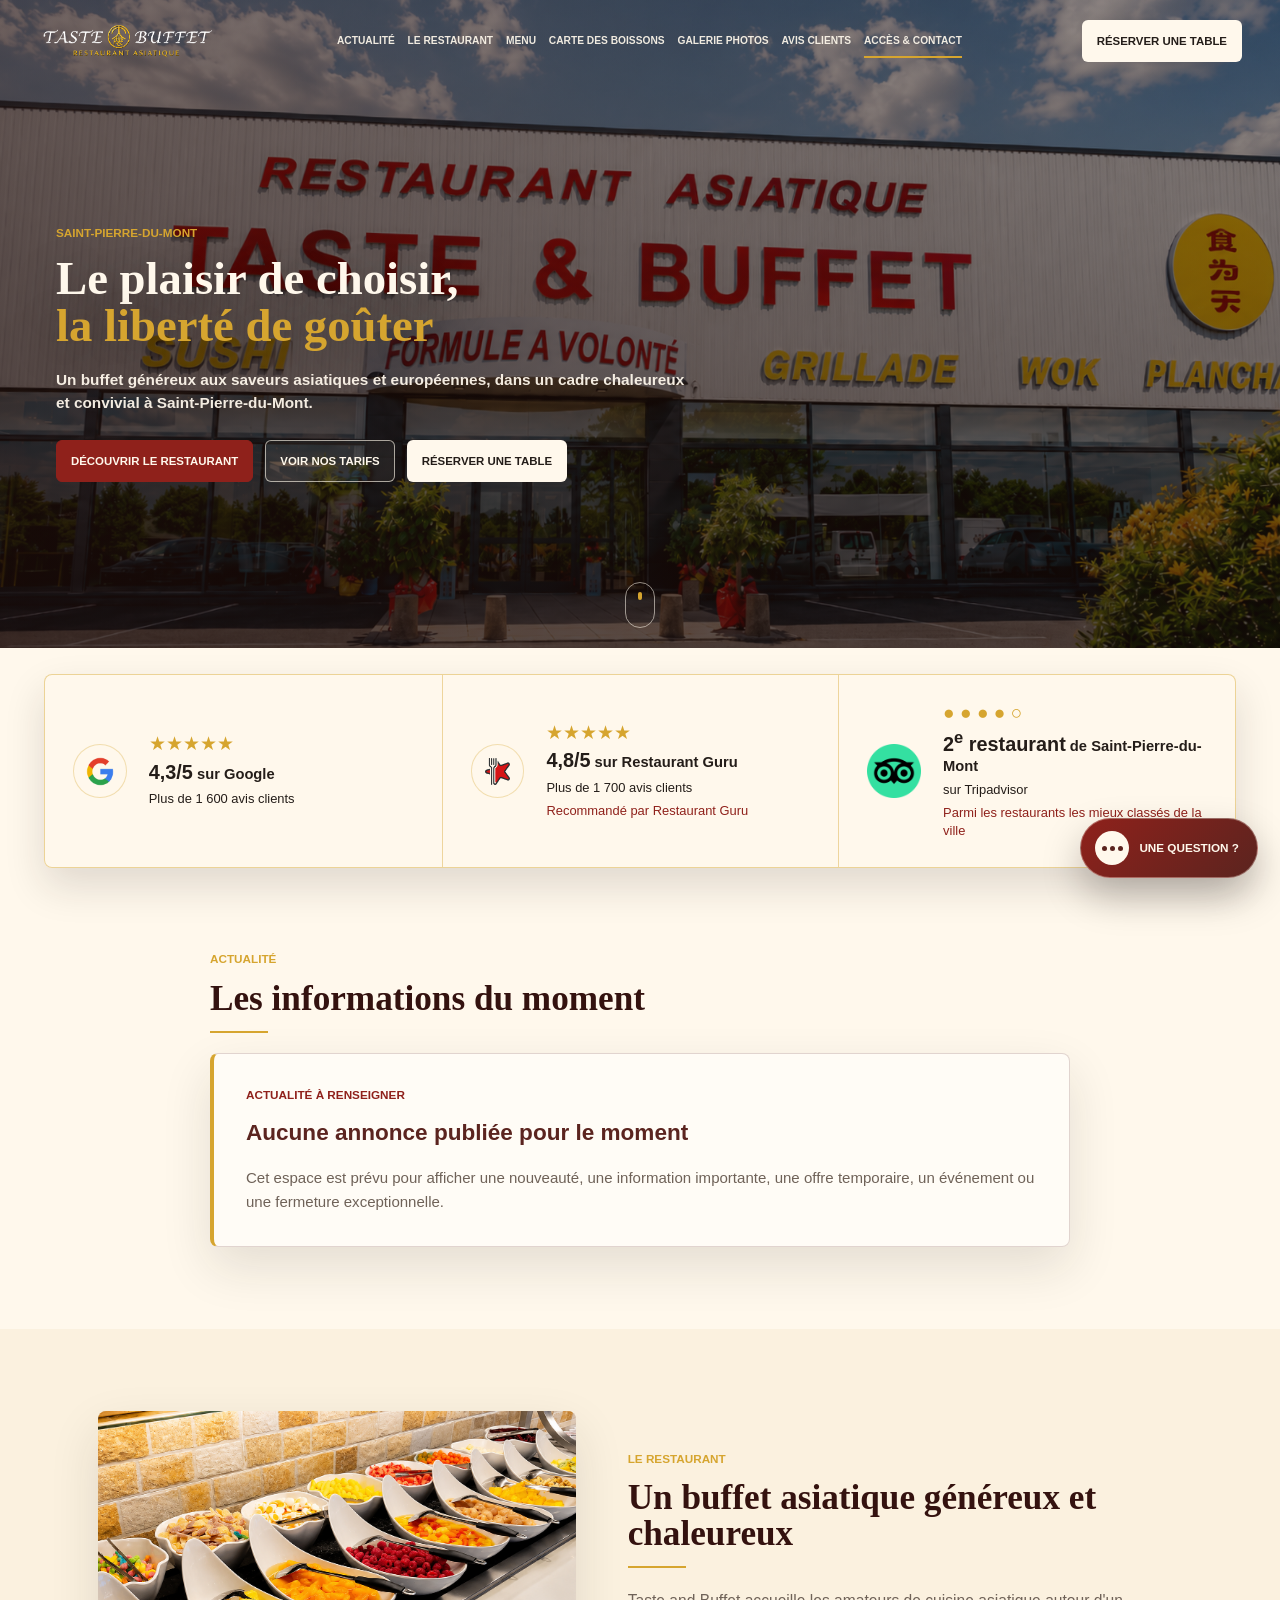
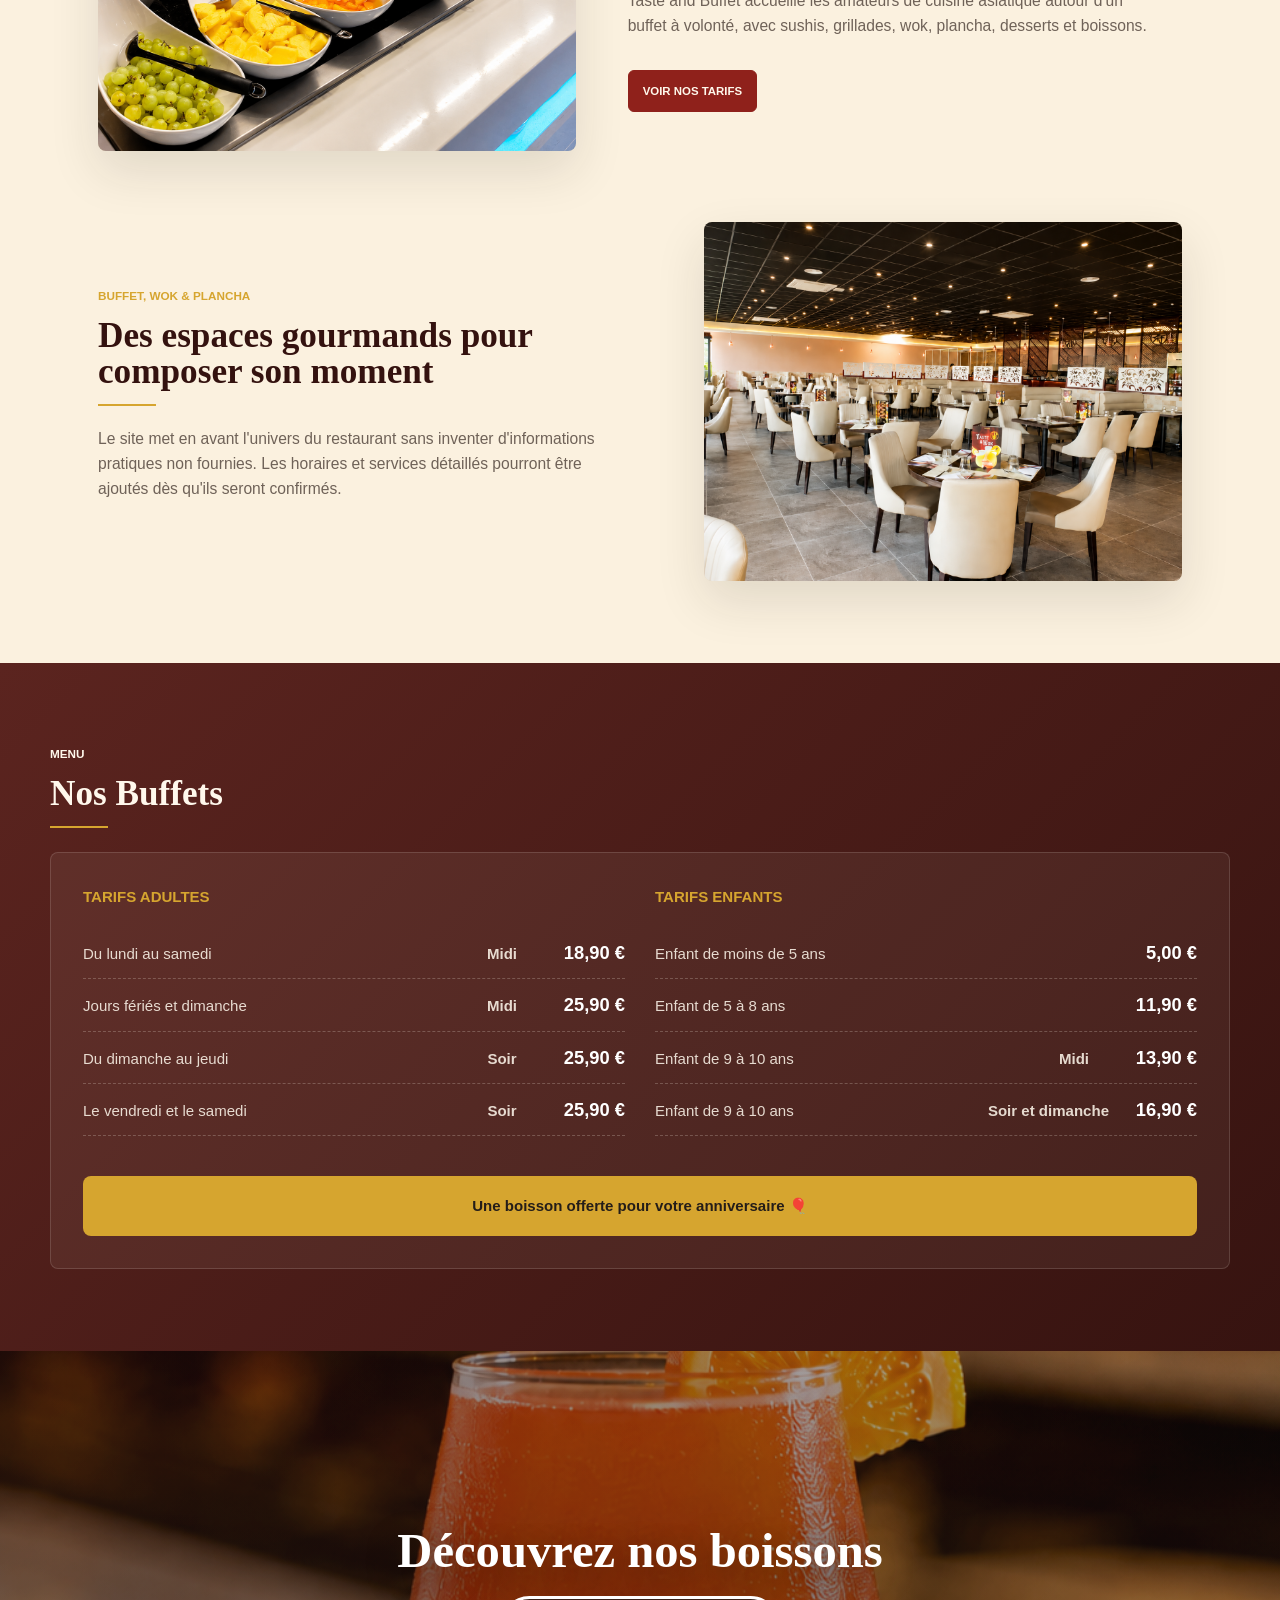
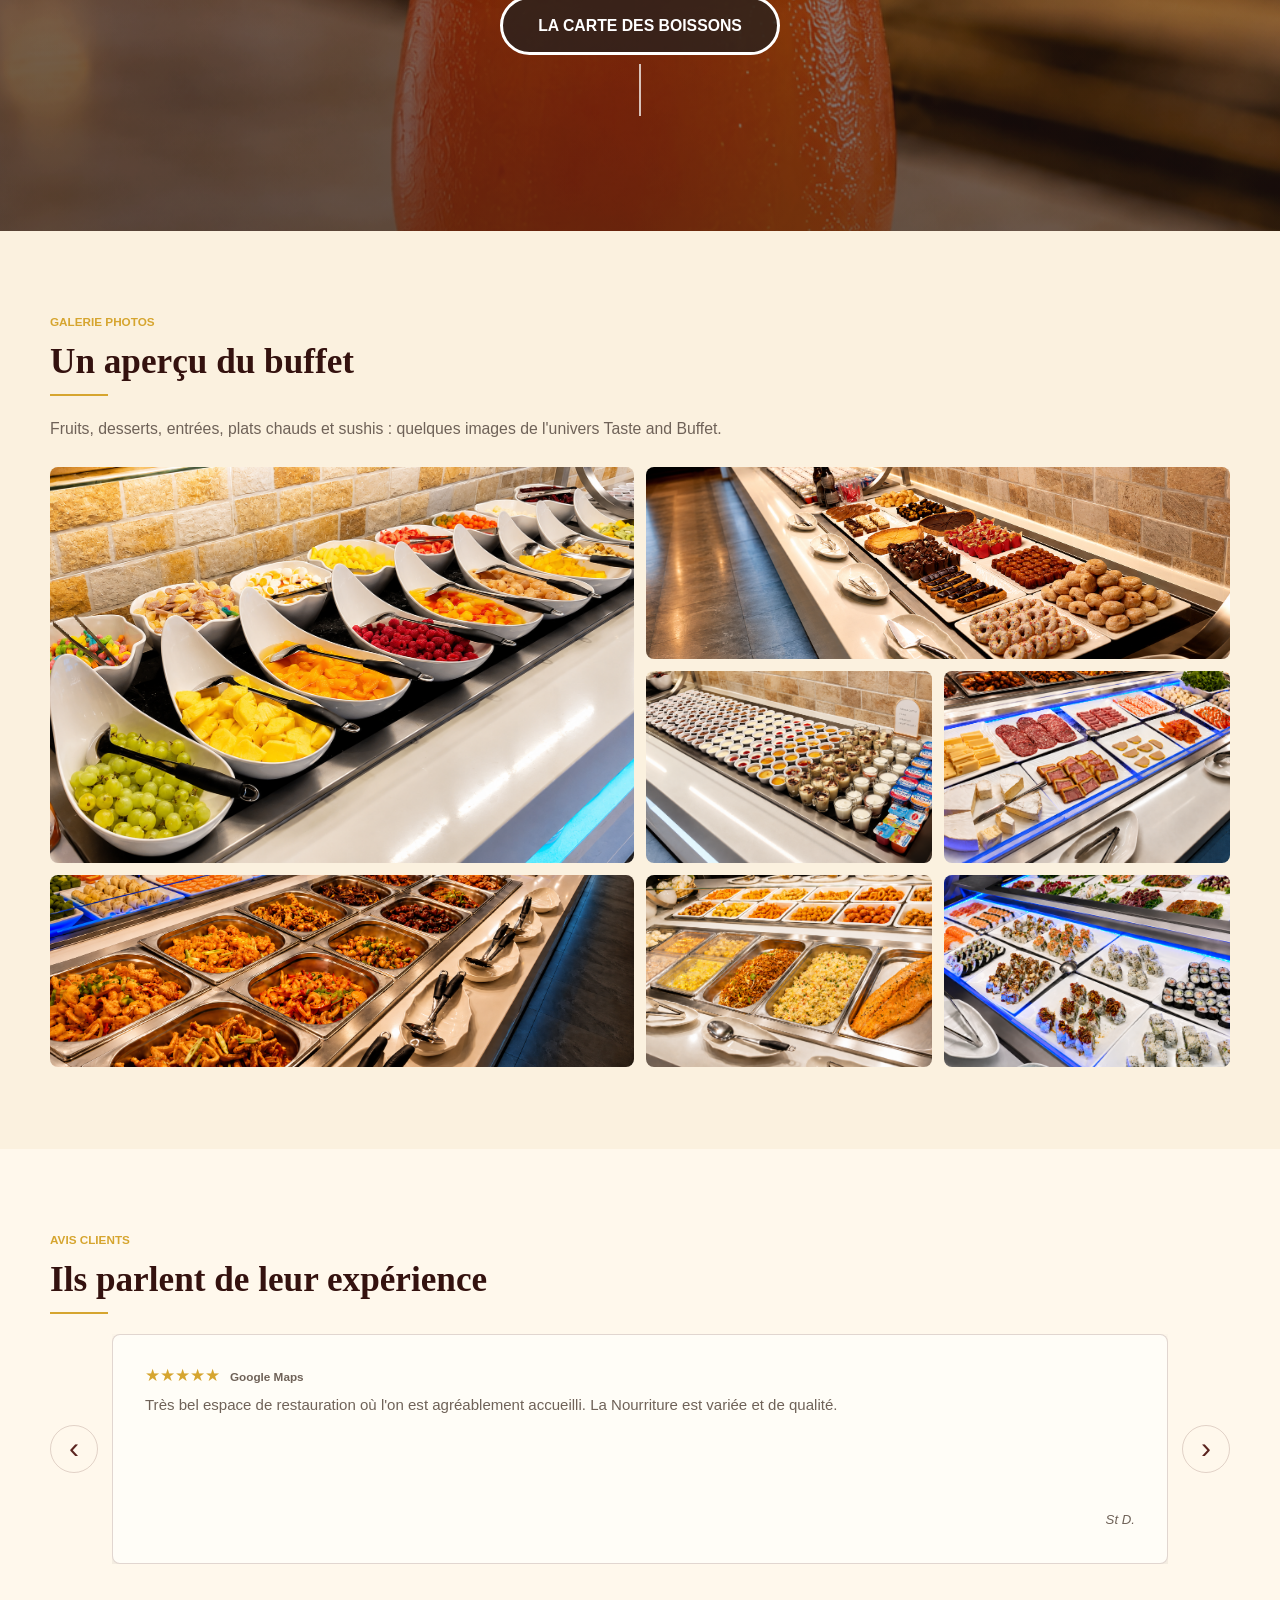
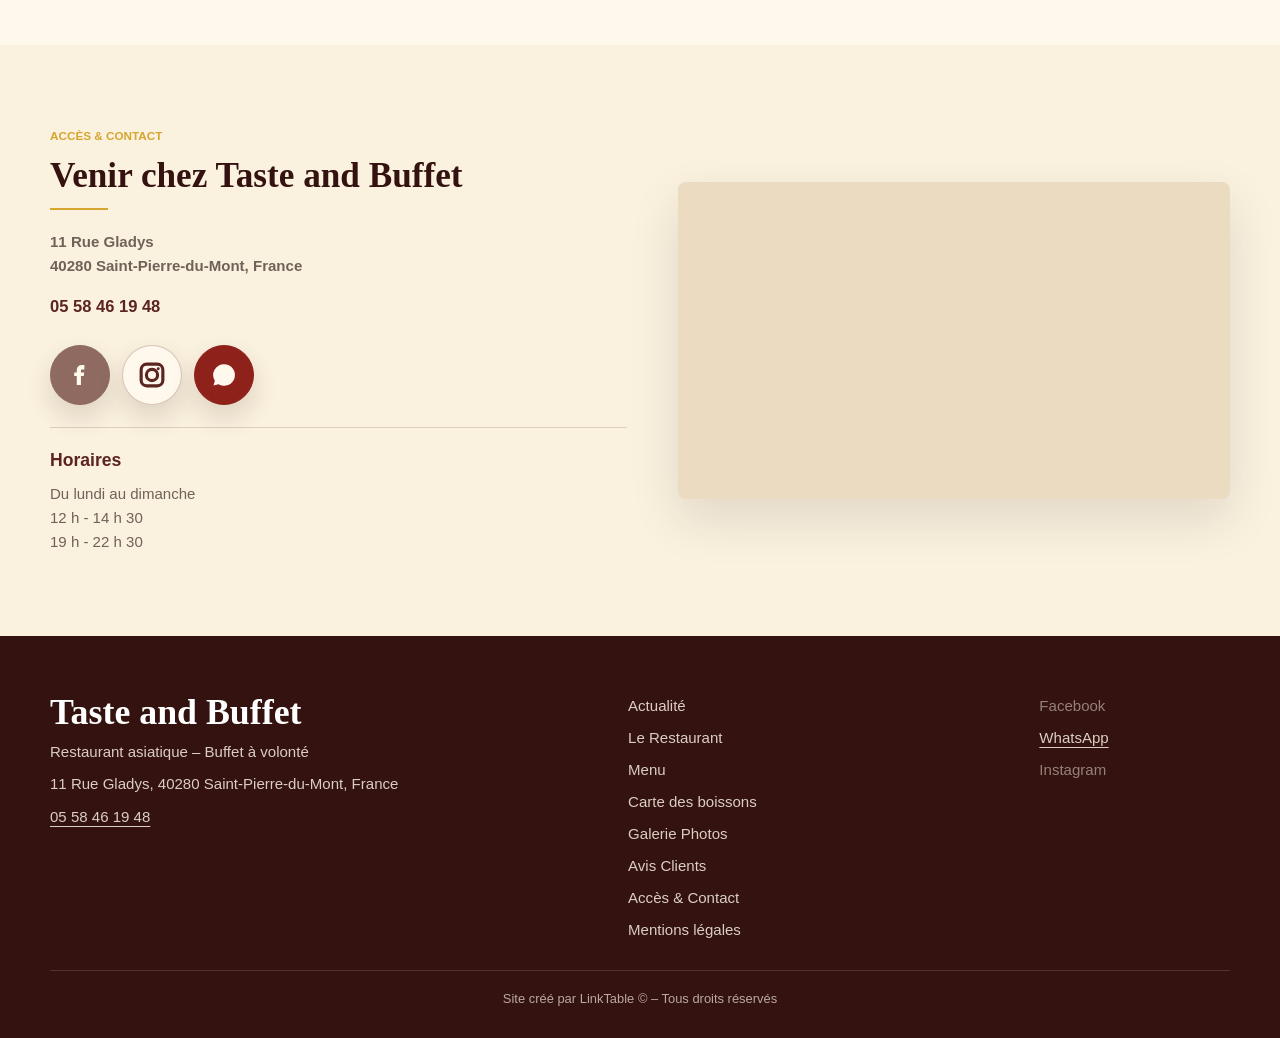
==== commit ae3b2a5e: "Mise a jour du site et des avis" ====
--- a/index.html
+++ b/index.html
@@ -9,7 +9,7 @@
     />
     <title>Taste and Buffet | Restaurant asiatique - Buffet &agrave; volont&eacute;</title>
     <link rel="icon" href="data:," />
-    <link rel="stylesheet" href="style.css?v=social-logos-2" />
+    <link rel="stylesheet" href="style.css?v=google-reviews-2" />
   </head>
   <body>
     <header class="site-header" data-site-header>
@@ -312,25 +312,27 @@
             <button class="round-control" type="button" aria-label="Avis pr&eacute;c&eacute;dent" data-review-prev>&lsaquo;</button>
             <div class="reviews-viewport" tabindex="0">
               <article class="review-card is-active">
-                <p class="review-status">Avis client &agrave; int&eacute;grer</p>
-                <p>
-                  Espace r&eacute;serv&eacute; &agrave; un avis r&eacute;el du restaurant. Remplacer ce contenu lorsque
-                  les avis valid&eacute;s seront disponibles.
-                </p>
+                <p class="review-rating"><span aria-label="5 &eacute;toiles">★★★★★</span><span>Google Maps</span></p>
+                <blockquote class="review-quote">
+                  Tr&egrave;s bel espace de restauration o&ugrave; l'on est agr&eacute;ablement accueilli.
+                  La Nourriture est vari&eacute;e et de qualit&eacute;.
+                </blockquote>
+                <cite class="review-author">St D.</cite>
               </article>
               <article class="review-card">
-                <p class="review-status">Avis client &agrave; int&eacute;grer</p>
-                <p>
-                  Cette carte garde la mise en page du carrousel sans afficher de faux avis
-                  comme s'ils &eacute;taient authentiques.
-                </p>
+                <p class="review-rating"><span aria-label="5 &eacute;toiles">★★★★★</span><span>Google Maps</span></p>
+                <blockquote class="review-quote">
+                  Une v&eacute;ritable r&eacute;ussite! Je me suis r&eacute;gal&eacute;. C'est simple:j'ai tout aim&eacute;
+                  et reviendrai avec grand plaisir.
+                </blockquote>
+                <cite class="review-author">Fran&ccedil;ois B.</cite>
               </article>
               <article class="review-card">
-                <p class="review-status">Avis client &agrave; int&eacute;grer</p>
-                <p>
-                  Les prochains retours clients pourront &ecirc;tre ajout&eacute;s ici avec leur source
-                  ou leur note si elle est fournie.
-                </p>
+                <p class="review-rating"><span aria-label="5 &eacute;toiles">★★★★★</span><span>Google Maps</span></p>
+                <blockquote class="review-quote">
+                  &hellip; bon go&ucirc;t bonne cuisson le personnel tr&egrave;s poli et professionnel &hellip;
+                </blockquote>
+                <cite class="review-author">Adil E. B.</cite>
               </article>
             </div>
             <button class="round-control" type="button" aria-label="Avis suivant" data-review-next>&rsaquo;</button>
@@ -349,7 +351,7 @@
               11 Rue Gladys<br />
               40280 Saint-Pierre-du-Mont, France
             </address>
-            <a class="phone-link" href="tel:+33558461948">+33 5 58 46 19 48</a>
+            <a class="phone-link" href="tel:+33558461948">05 58 46 19 48</a>
             <div class="contact-actions">
               <!-- TODO: remplacer par le lien Facebook officiel du restaurant lorsqu'il sera fourni. -->
               <a class="button contact-social-button social-facebook" href="#" aria-label="Facebook Taste and Buffet">
@@ -364,15 +366,14 @@
                 aria-label="Instagram Taste and Buffet"
               >
                 <svg viewBox="0 0 24 24" aria-hidden="true" focusable="false">
-                  <circle cx="12" cy="12" r="9.1" />
-                  <rect x="8.1" y="8.1" width="7.8" height="7.8" rx="2" />
-                  <circle cx="12" cy="12" r="2.15" />
-                  <circle cx="15.2" cy="8.85" r="0.68" />
+                  <rect x="5.8" y="5.8" width="12.4" height="12.4" rx="3.2" />
+                  <circle cx="12" cy="12" r="3.2" />
+                  <circle cx="15.55" cy="8.45" r="0.82" />
                 </svg>
               </a>
               <a
                 class="button contact-social-button social-whatsapp"
-                href="https://wa.me/33558461948"
+                href="https://wa.me/33651863698"
                 target="_blank"
                 rel="noopener noreferrer"
                 aria-label="WhatsApp Taste and Buffet"
@@ -385,7 +386,7 @@
             </div>
             <div class="hours-placeholder">
               <h3>Horaires</h3>
-              <p>Zone pr&eacute;vue pour ajouter les horaires confirm&eacute;s du restaurant.</p>
+              <p>Du lundi au dimanche<br />12 h - 14 h 30<br />19 h - 22 h 30</p>
             </div>
           </div>
           <div class="map-panel">
@@ -407,7 +408,7 @@
           <h2>Taste and Buffet</h2>
           <p>Restaurant asiatique &ndash; Buffet &agrave; volont&eacute;</p>
           <p>11 Rue Gladys, 40280 Saint-Pierre-du-Mont, France</p>
-          <a href="tel:+33558461948">+33 5 58 46 19 48</a>
+          <a href="tel:+33558461948">05 58 46 19 48</a>
         </div>
         <nav aria-label="Navigation du footer">
           <a href="#actualite">Actualit&eacute;</a>
--- a/style.css
+++ b/style.css
@@ -885,7 +885,7 @@
 }
 
 .reviews-viewport {
-  min-height: 190px;
+  min-height: 230px;
   position: relative;
   overflow: hidden;
 }
@@ -893,8 +893,10 @@
 .review-card {
   position: absolute;
   inset: 0;
-  display: grid;
-  align-content: center;
+  display: flex;
+  flex-direction: column;
+  justify-content: center;
+  gap: 10px;
   padding: clamp(20px, 3vw, 32px);
   border: 1px solid var(--line);
   border-radius: 8px;
@@ -912,11 +914,34 @@
   transform: translateX(0);
 }
 
-.review-card p:last-child {
+.review-rating {
+  margin: 0;
+  color: var(--gold);
+  font-size: 1.15rem;
+  line-height: 1;
+}
+
+.review-rating span + span {
+  margin-left: 10px;
+  color: var(--muted);
+  font-size: 0.78rem;
+  font-weight: 700;
+}
+
+.review-quote {
   max-width: 720px;
   margin: 0;
   color: var(--muted);
   font-size: 1rem;
+  line-height: 1.5;
+}
+
+.review-author {
+  align-self: flex-end;
+  margin-top: auto;
+  color: var(--muted);
+  font-size: 0.88rem;
+  font-style: italic;
 }
 
 .round-control {
@@ -963,7 +988,7 @@
   display: inline-flex;
   margin: 4px 0 18px;
   color: var(--bordeaux);
-  font-size: clamp(1.45rem, 2.1vw, 1.85rem);
+  font-size: 1.1rem;
   font-weight: 900;
   text-decoration: none;
 }
@@ -1004,7 +1029,12 @@
 .contact-social-button.social-instagram {
   color: var(--bordeaux);
   background: var(--cream);
-  border-color: rgba(91, 36, 31, 0.28);
+  border-color: rgba(91, 36, 31, 0.24);
+}
+
+.contact-social-button.social-instagram svg {
+  width: 42px;
+  height: 42px;
 }
 
 .contact-social-button.social-instagram svg * {
@@ -1028,6 +1058,12 @@
   color: var(--ink);
   background: var(--gold);
   border-color: var(--gold);
+}
+
+.contact-social-button.social-instagram:hover {
+  color: var(--red);
+  background: var(--cream);
+  border-color: rgba(143, 33, 27, 0.34);
 }
 
 .hours-placeholder {
@@ -1201,6 +1237,7 @@
   height: 34px;
   display: inline-grid;
   place-items: center;
+  place-content: center;
   grid-template-columns: repeat(3, 5px);
   gap: 3px;
   border-radius: 50%;
@@ -1223,7 +1260,7 @@
 .chat-panel {
   order: -1;
   width: min(390px, calc(100vw - 32px));
-  max-height: min(680px, calc(100vh - 44px));
+  max-height: min(780px, calc(100vh - 44px));
   display: grid;
   grid-template-rows: auto auto minmax(160px, 1fr) auto auto;
   overflow: hidden;
@@ -1350,17 +1387,23 @@
 }
 
 .chat-suggestions {
-  display: flex;
-  flex-wrap: wrap;
-  gap: 8px;
-  max-height: 138px;
+  display: grid;
+  grid-template-columns: fit-content(100%);
+  align-content: start;
+  gap: 6px;
+  max-height: min(410px, 52vh);
   overflow-y: auto;
   padding: 0 18px 14px;
   background: #fffdf7;
 }
 
+.chat-suggestions.is-question-list {
+  grid-template-columns: minmax(0, 1fr);
+}
+
 .chat-suggestions button {
-  flex: 1 1 calc(50% - 4px);
+  min-width: 0;
+  width: 100%;
   min-height: 34px;
   padding: 8px 11px;
   border: 1px solid rgba(91, 36, 31, 0.2);
@@ -1372,10 +1415,6 @@
   font-weight: 900;
   line-height: 1.25;
   text-align: left;
-}
-
-.chat-suggestions.is-question-list button {
-  flex-basis: 100%;
 }
 
 .chat-phone-link {
@@ -1645,10 +1684,6 @@
     font-size: 2.85rem;
   }
 
-  .phone-link {
-    font-size: 1.65rem;
-  }
-
   .split-section,
   .split-section-reverse,
   .contact-layout,
@@ -1942,10 +1977,6 @@
 
   .price-row strong {
     font-size: 1.05rem;
-  }
-
-  .phone-link {
-    font-size: 1.35rem;
   }
 
   .footer-inner {
